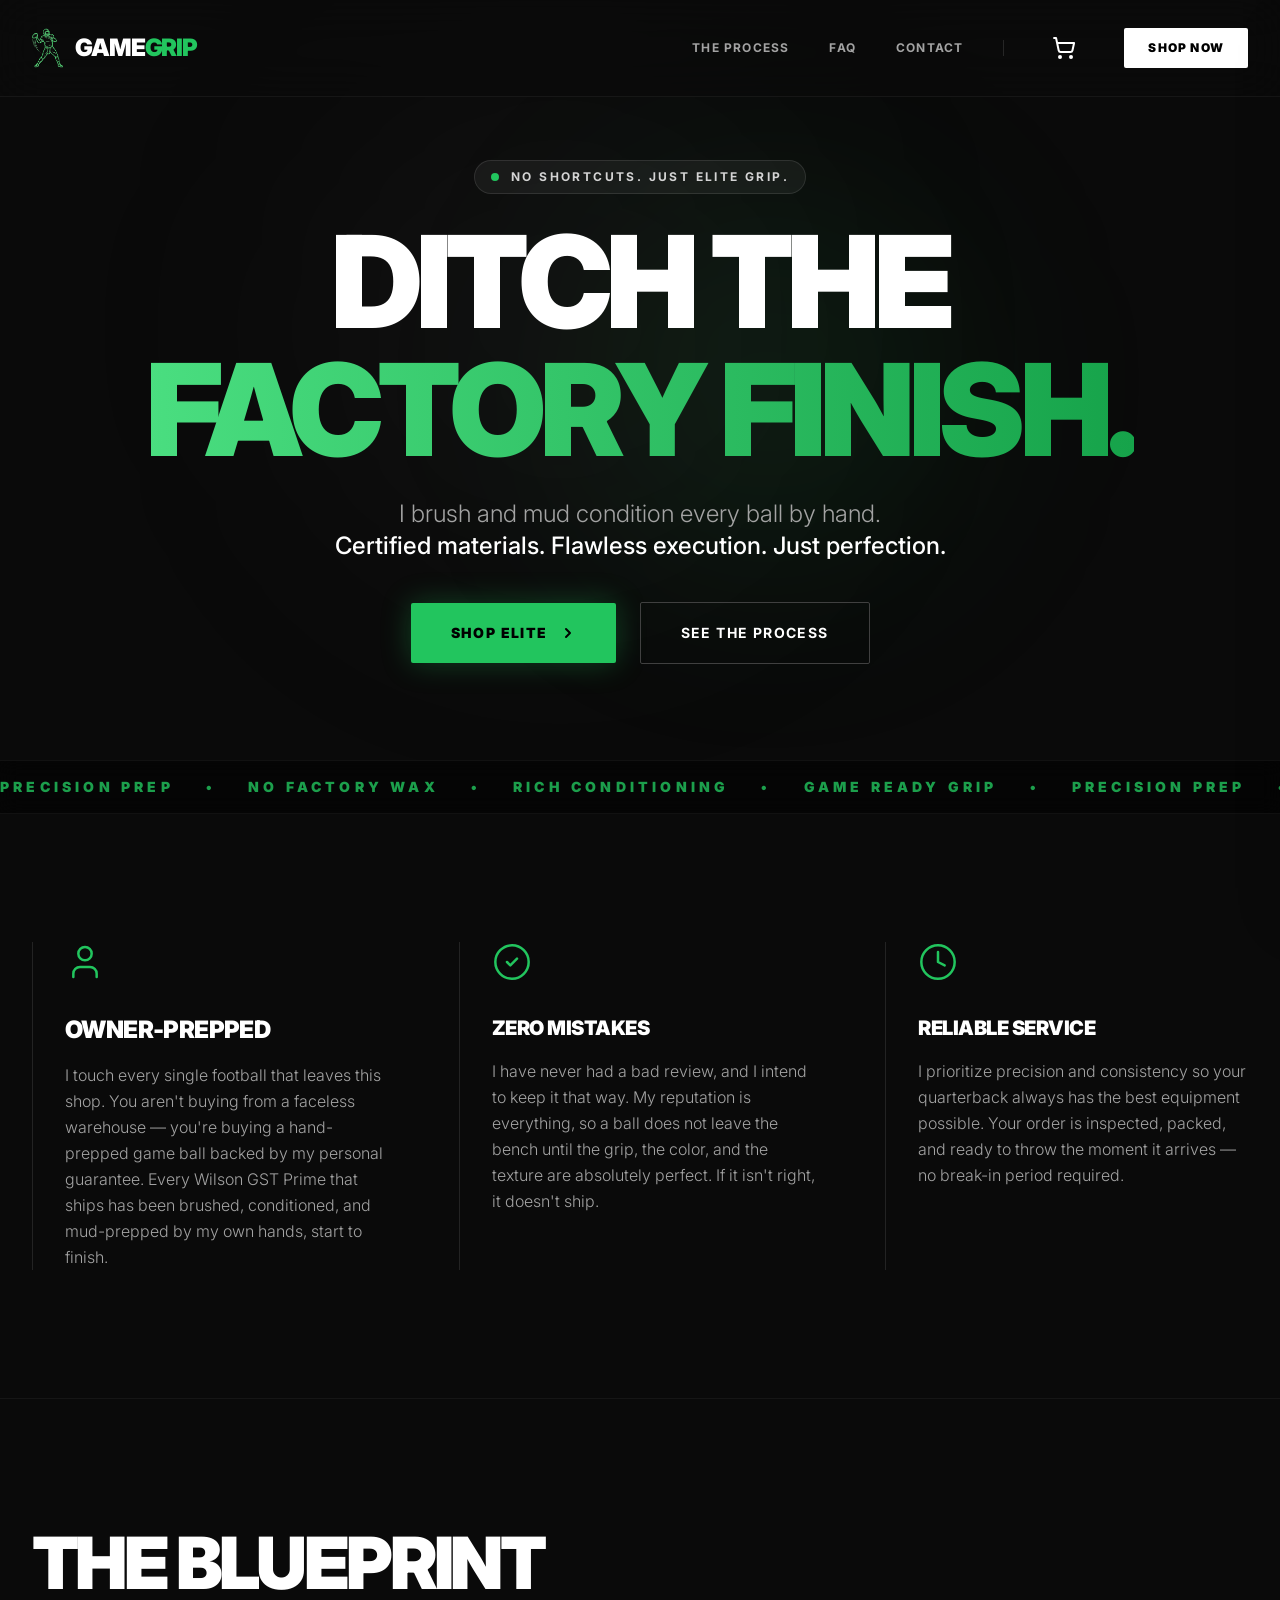
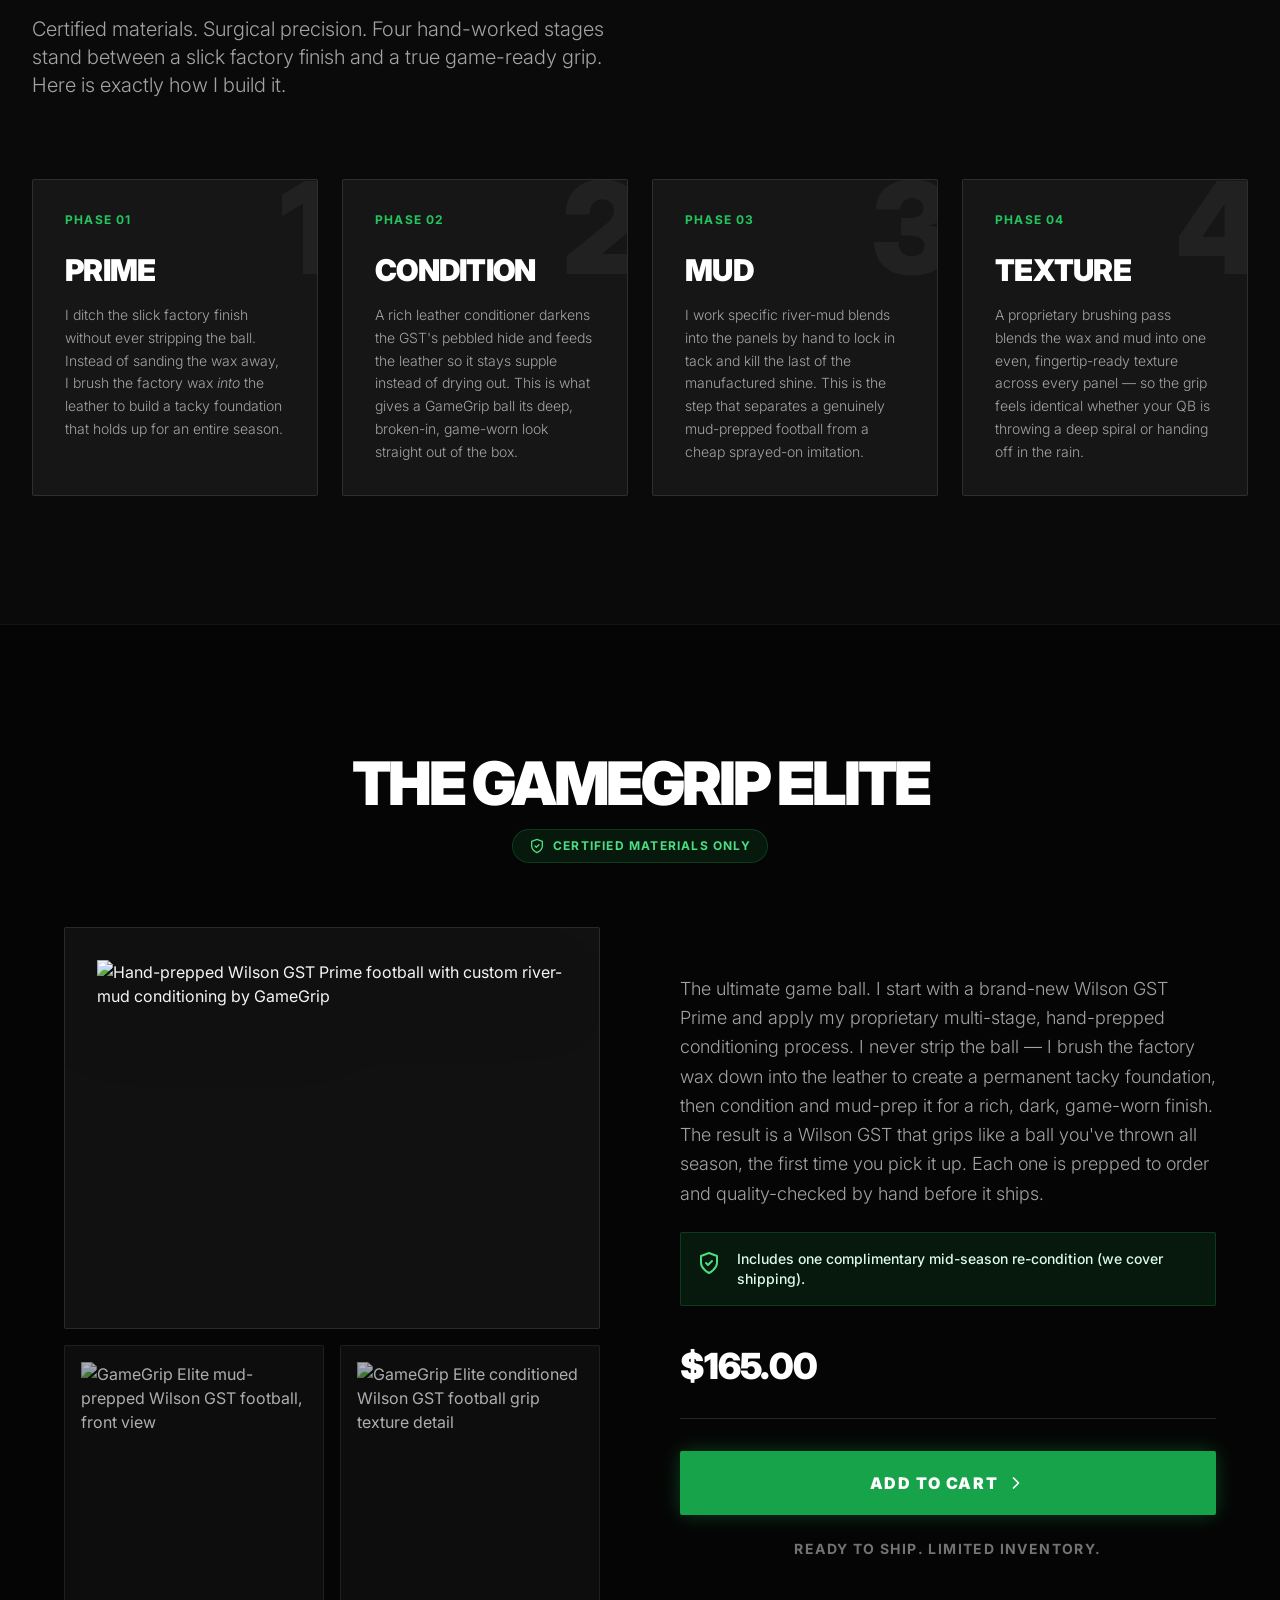
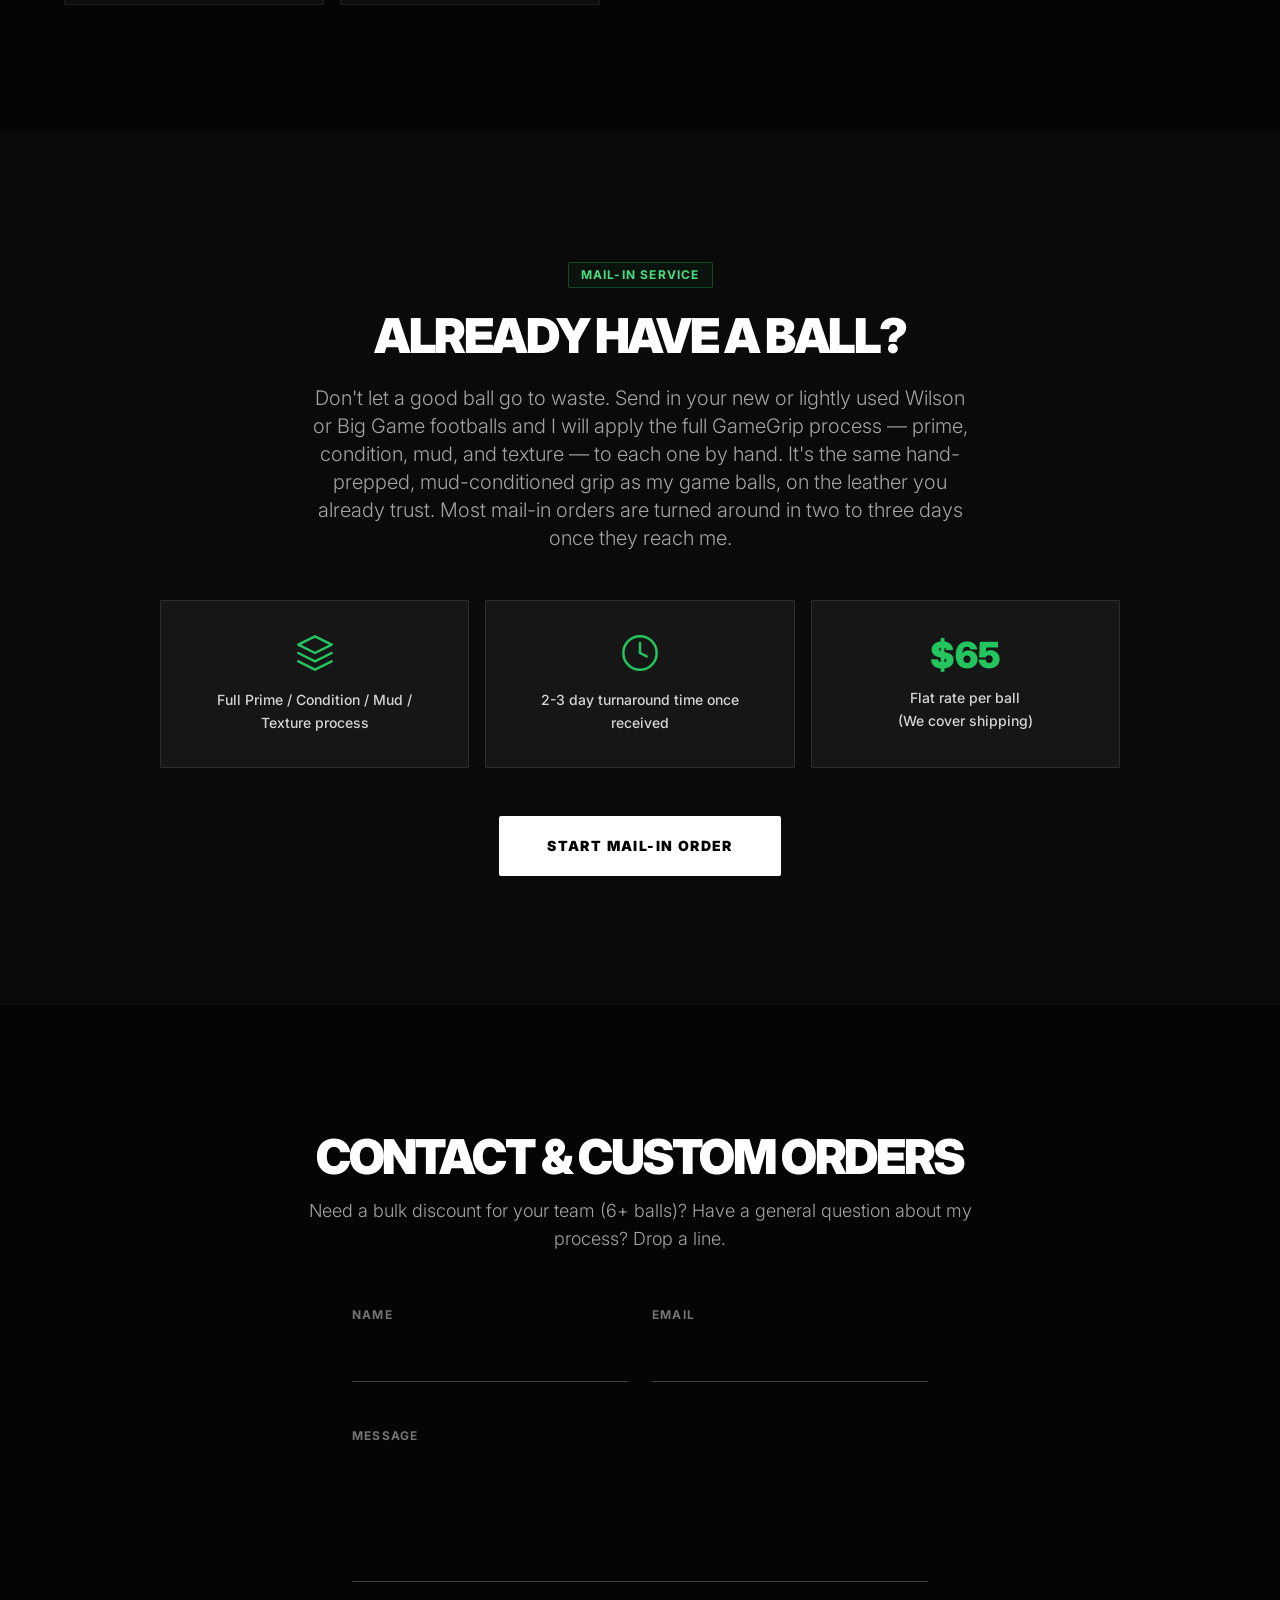
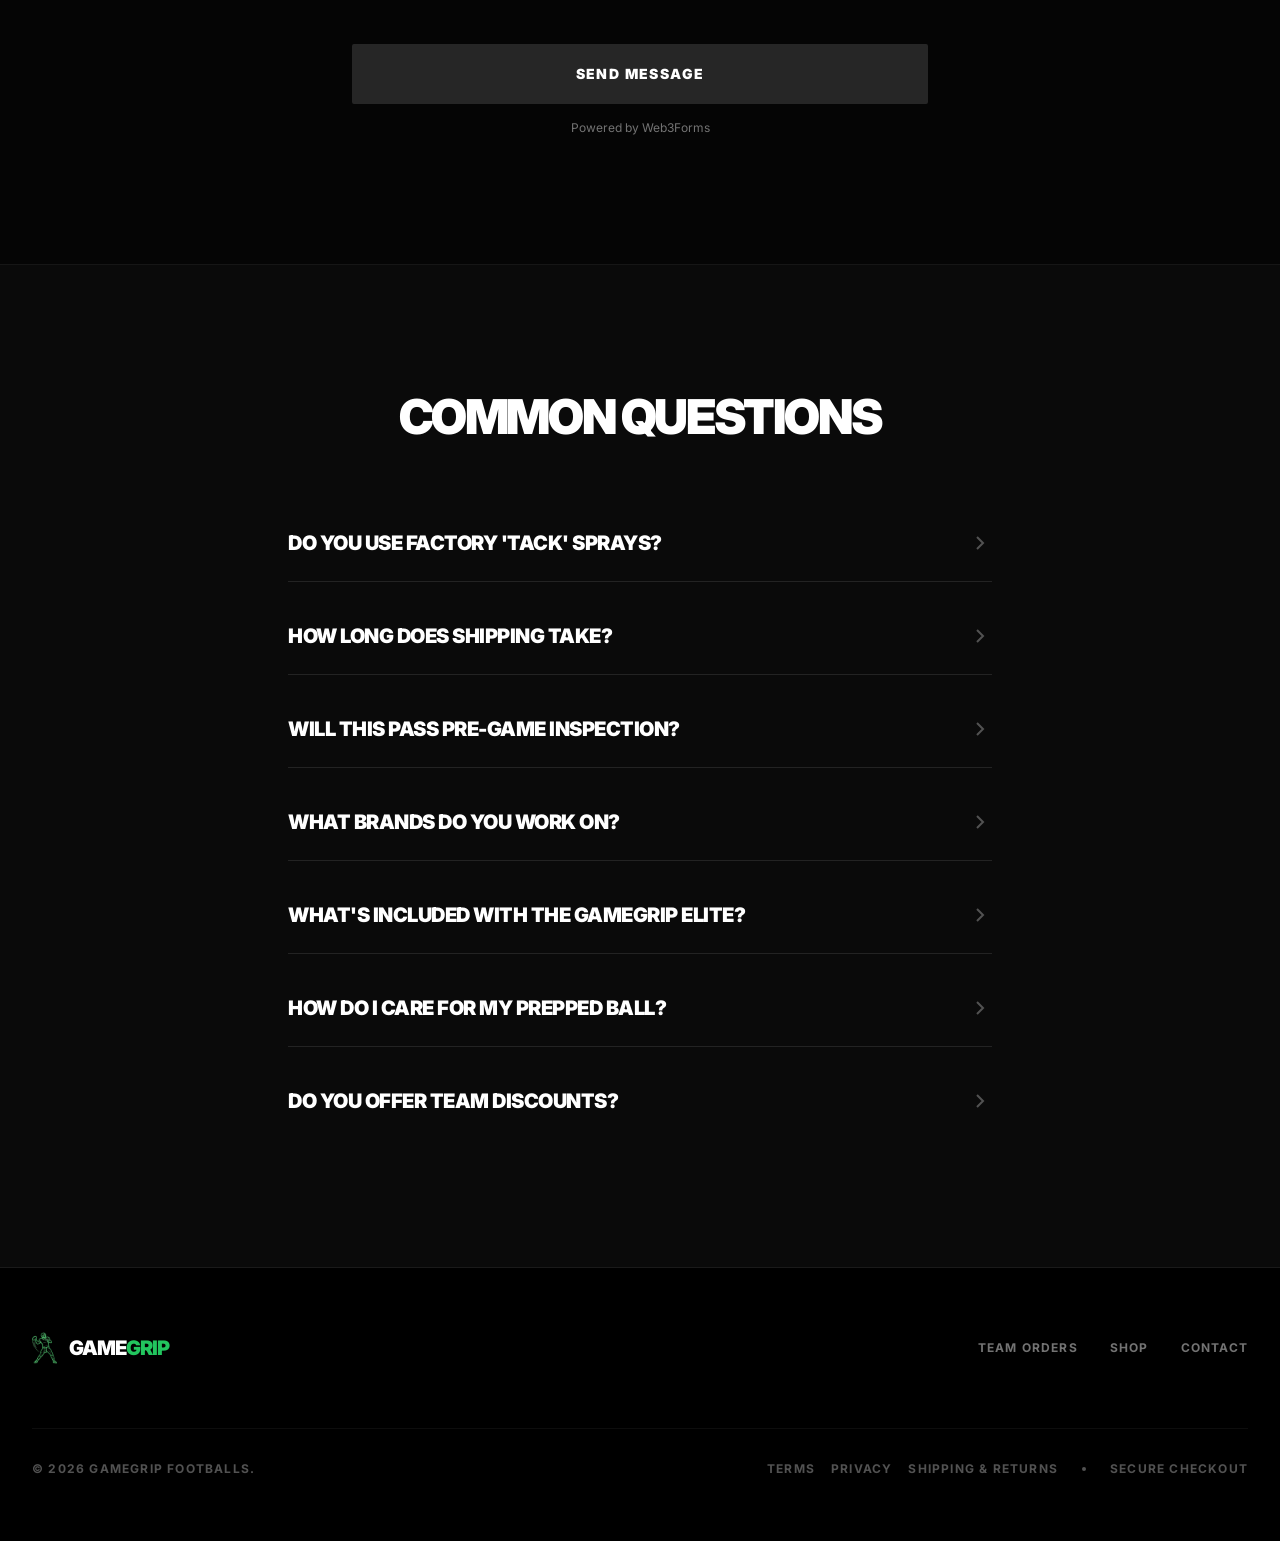
==== index.html @ 5a88bc75 "Add files via upload" ====
<!DOCTYPE html>
<html lang="en" class="scroll-smooth bg-neutral-950">
<head>
    <meta charset="UTF-8">
    <meta name="viewport" content="width=device-width, initial-scale=1.0">

    <!-- Primary SEO -->
    <title>GameGrip | Mud-Prepped Wilson GST Footballs</title>
    <meta name="description" content="Game-ready footballs hand-brushed, conditioned, and mud-prepped by the owner. Certified Wilson GST Prime with elite tack — no factory wax, no sprays.">
    <link rel="canonical" href="https://www.gamegrip.co/">
    <meta name="robots" content="index, follow, max-image-preview:large">
    <meta name="theme-color" content="#0a0a0a">
    <link rel="icon" type="image/png" href="favicon-96x96.png" sizes="96x96">
    <link rel="icon" type="image/svg+xml" href="favicon.svg">
    <link rel="shortcut icon" href="favicon.ico">
    <link rel="apple-touch-icon" sizes="180x180" href="apple-touch-icon.png">
    <link rel="manifest" href="site.webmanifest">
    <meta name="author" content="GameGrip">

    <!-- Open Graph (Facebook / iMessage / Slack link previews) -->
    <meta property="og:type" content="website">
    <meta property="og:site_name" content="GameGrip">
    <meta property="og:title" content="GameGrip | Hand-Prepped & Mud-Conditioned Wilson GST Footballs">
    <meta property="og:description" content="Game-ready footballs hand-brushed, conditioned, and mud-prepped by the owner. Certified Wilson GST Prime with elite tack — no factory wax, no sprays.">
    <meta property="og:url" content="https://www.gamegrip.co/">
    <meta property="og:image" content="https://www.gamegrip.co/og-image.png">
    <meta property="og:image:width" content="1200">
    <meta property="og:image:height" content="630">
    <meta property="og:image:alt" content="GameGrip hand-prepped Wilson GST Prime football">

    <!-- Twitter / X card -->
    <meta name="twitter:card" content="summary_large_image">
    <meta name="twitter:title" content="GameGrip | Hand-Prepped & Mud-Conditioned Wilson GST Footballs">
    <meta name="twitter:description" content="Game-ready footballs hand-brushed, conditioned, and mud-prepped by the owner. Certified Wilson GST Prime with elite tack — no factory wax, no sprays.">
    <meta name="twitter:image" content="https://www.gamegrip.co/og-image.png">

    <!-- Fonts: preconnect + non-blocking load -->
    <link rel="preconnect" href="https://fonts.googleapis.com">
    <link rel="preconnect" href="https://fonts.gstatic.com" crossorigin>
    <link rel="stylesheet" href="https://fonts.googleapis.com/css2?family=Inter:ital,wght@0,300;0,400;0,500;0,700;0,900;1,900&display=swap">

    <!-- Site styles (purged Tailwind build + custom CSS) -->
    <link rel="stylesheet" href="styles.css">

    <!-- Structured data -->
    <script type="application/ld+json">
    {
      "@context": "https://schema.org",
      "@graph": [
        {
          "@type": "Organization",
          "@id": "https://www.gamegrip.co/#organization",
          "name": "GameGrip",
          "url": "https://www.gamegrip.co/",
          "logo": "https://www.gamegrip.co/logo.png",
          "description": "Game-ready footballs hand-brushed, conditioned, and mud-prepped by the owner. Certified Wilson GST Prime with elite tack — no factory wax, no sprays."
        },
        {
          "@type": "WebSite",
          "@id": "https://www.gamegrip.co/#website",
          "url": "https://www.gamegrip.co/",
          "name": "GameGrip",
          "publisher": { "@id": "https://www.gamegrip.co/#organization" }
        },
        {
          "@type": "Product",
          "@id": "https://www.gamegrip.co/#product-elite",
          "name": "The GameGrip Elite",
          "image": "https://www.gamegrip.co/ball11.png",
          "description": "A brand-new Wilson GST Prime football hand-prepped with GameGrip's multi-stage Prime, Condition, Mud and Texture process for a permanent tacky, game-ready grip. Includes one complimentary mid-season re-condition.",
          "brand": { "@type": "Brand", "name": "GameGrip" },
          "category": "Football / Game Ball",
          "offers": {
            "@type": "Offer",
            "url": "https://www.gamegrip.co/#shop",
            "priceCurrency": "USD",
            "price": "165.00",
            "availability": "https://schema.org/InStock",
            "itemCondition": "https://schema.org/NewCondition",
            "seller": { "@id": "https://www.gamegrip.co/#organization" }
          }
        },
        {
          "@type": "Service",
          "@id": "https://www.gamegrip.co/#mailin",
          "name": "GameGrip Mail-In Conditioning",
          "serviceType": "Football grip conditioning",
          "provider": { "@id": "https://www.gamegrip.co/#organization" },
          "description": "Send in your new or lightly used Wilson or Big Game footballs for the full GameGrip Prime, Condition, Mud and Texture process. 2-3 day turnaround.",
          "offers": {
            "@type": "Offer",
            "priceCurrency": "USD",
            "price": "65.00",
            "availability": "https://schema.org/InStock"
          }
        },
        {
          "@type": "FAQPage",
          "@id": "https://www.gamegrip.co/#faq",
          "mainEntity": [
    {
      "@type": "Question",
      "name": "Do you use factory 'tack' sprays?",
      "acceptedAnswer": { "@type": "Answer", "text": "Absolutely not. I brush the factory wax and use organic conditioners and specific river mud. The grip comes from the leather texture, not a cheap sticky spray." }
    },
    {
      "@type": "Question",
      "name": "How long does shipping take?",
      "acceptedAnswer": { "@type": "Answer", "text": "I keep a small inventory of prepped balls ready to ship. If it's in stock, it ships within 24 hours. Custom team orders take 3-5 days." }
    },
    {
      "@type": "Question",
      "name": "Will this pass pre-game inspection?",
      "acceptedAnswer": { "@type": "Answer", "text": "Yes. My process creates a natural, seasoned look and feel. I do not use illegal adhesives or foreign substances." }
    },
    {
      "@type": "Question",
      "name": "What brands do you work on?",
      "acceptedAnswer": { "@type": "Answer", "text": "I specialize in Big Game USA and Wilson balls. Currently, I sell the Wilson GST Prime as my main offering because I believe it is the best platform for my prep process." }
    },
    {
      "@type": "Question",
      "name": "What's included with The GameGrip Elite?",
      "acceptedAnswer": { "@type": "Answer", "text": "Every Elite order is a brand-new Wilson GST Prime, fully hand-prepped with my prime, condition, mud, and texture process, plus one complimentary mid-season re-condition with shipping covered on me." }
    },
    {
      "@type": "Question",
      "name": "How do I care for my prepped ball?",
      "acceptedAnswer": { "@type": "Answer", "text": "Keep it dry and store it at room temperature out of direct sun. Wipe field dirt off with a dry cloth after games. When the tack starts to fade late in the season, send it back for your free re-condition." }
    },
    {
      "@type": "Question",
      "name": "Do you offer team discounts?",
      "acceptedAnswer": { "@type": "Answer", "text": "Yes. Orders of six or more balls qualify for bulk team pricing. Use the contact form with your team name and quantity and I'll send a quote." }
    }
          ]
        }
      ]
    }
    </script>
</head>
<body class="text-neutral-100 selection-green relative flex flex-col min-h-screen">

    <div class="bg-noise"></div>
    <div class="spotlight" id="spotlight"></div>

    <!-- Message Box (Replacing alert) -->
    <div id="message-box" class="fixed top-24 left-1/2 -translate-x-1/2 z-[100] bg-neutral-900 border border-green-500 px-6 py-3 rounded-sm shadow-[0_0_30px_rgba(34,197,94,0.2)] transition-all opacity-0 pointer-events-none transform -translate-y-4">
        <p id="message-text" class="text-white font-bold text-sm uppercase tracking-wider text-center"></p>
    </div>

    <!-- Cart Drawer -->
    <div id="cart-overlay" class="fixed inset-0 bg-black/80 backdrop-blur-sm z-[60] drawer-overlay" onclick="toggleCart(false)"></div>
    <div id="cart-drawer" class="fixed top-0 right-0 h-full w-full max-w-md bg-[#0a0a0a] border-l border-neutral-800/50 z-[70] shadow-2xl flex flex-col drawer-content">
        <div class="p-6 border-b border-neutral-800/50 flex justify-between items-center bg-black/50 backdrop-blur-md">
            <h2 class="text-xl font-bold text-white flex items-center gap-3 tracking-tight uppercase">
                <svg xmlns="http://www.w3.org/2000/svg" class="h-5 w-5 text-green-500" viewBox="0 0 24 24" fill="none" stroke="currentColor" stroke-width="2" stroke-linecap="round" stroke-linejoin="round"><circle cx="8" cy="21" r="1"/><circle cx="19" cy="21" r="1"/><path d="M2.05 2.05h2l2.66 12.42a2 2 0 0 0 2 1.58h9.78a2 2 0 0 0 1.95-1.57l1.65-7.43H5.12"/></svg>
                Your Cart
            </h2>
            <button onclick="toggleCart(false)" class="text-neutral-500 hover:text-white transition-colors transform hover:rotate-90 duration-300">
                <svg xmlns="http://www.w3.org/2000/svg" class="h-6 w-6" fill="none" viewBox="0 0 24 24" stroke="currentColor" stroke-width="2"><path stroke-linecap="round" stroke-linejoin="round" d="M6 18L18 6M6 6l12 12" /></svg>
            </button>
        </div>

        <div id="cart-items" class="flex-1 overflow-y-auto p-6 space-y-4 cart-scroll"></div>

        <div id="cart-footer" class="p-6 bg-black/50 border-t border-neutral-800/50 hidden backdrop-blur-md">
            <div class="flex justify-between items-center mb-6 text-lg font-bold text-white">
                <span class="text-neutral-400 uppercase text-sm tracking-widest">Subtotal</span>
                <span id="cart-total" class="text-2xl">$0.00</span>
            </div>
            <div class="magnetic-wrap w-full">
                <button id="checkout-btn" onclick="handleShopifyCheckout()" class="magnetic w-full bg-green-600 hover:bg-green-500 text-white font-black py-4 rounded-sm uppercase tracking-widest shadow-[0_0_20px_rgba(34,197,94,0.2)] transition-all mb-3 relative overflow-hidden group disabled:opacity-75 disabled:cursor-not-allowed">
                    <span class="relative z-10">Proceed to Checkout</span>
                    <div class="absolute inset-0 bg-green-400 transform scale-x-0 group-hover:scale-x-100 transition-transform origin-left duration-300 z-0"></div>
                </button>
            </div>
            <p class="text-center text-xs text-neutral-600 uppercase tracking-wider font-bold mt-2">Secure checkout via Shopify</p>
        </div>
        
        <div id="cart-empty-state" class="text-center py-20 hidden flex-1 flex flex-col justify-center">
             <div class="w-20 h-20 bg-neutral-900/50 rounded-full flex items-center justify-center mx-auto mb-6 border border-neutral-800">
                <svg xmlns="http://www.w3.org/2000/svg" class="h-8 w-8 text-neutral-600" viewBox="0 0 24 24" fill="none" stroke="currentColor" stroke-width="2" stroke-linecap="round" stroke-linejoin="round"><circle cx="8" cy="21" r="1"/><circle cx="19" cy="21" r="1"/><path d="M2.05 2.05h2l2.66 12.42a2 2 0 0 0 2 1.58h9.78a2 2 0 0 0 1.95-1.57l1.65-7.43H5.12"/></svg>
             </div>
             <p class="text-neutral-500 text-lg uppercase tracking-widest font-bold">Your cart is empty</p>
             <button onclick="toggleCart(false); scrollToSection('shop');" class="mt-8 text-green-500 font-bold hover:text-green-400 uppercase tracking-wider text-sm border-b border-green-500/30 hover:border-green-400 pb-1 transition-all">
                Return to Shop
             </button>
        </div>
    </div>

    <!-- Navbar -->
    <nav class="fixed w-full z-50 bg-[#0a0a0a]/80 backdrop-blur-xl border-b border-white/5 transition-all duration-300" id="navbar">
        <div class="max-w-7xl mx-auto px-4 sm:px-6 lg:px-8">
            <div class="flex justify-between items-center h-24">
                <div class="magnetic-wrap">
                    <a href="index.html" class="magnetic flex items-center gap-3 group">
                        <img src="logo.png" alt="GameGrip logo" width="160" height="40" decoding="async" class="h-10 w-auto object-contain transition-transform group-hover:scale-105" onerror="this.style.display='none'; this.nextElementSibling.style.display='flex';">
                        <div style="display:none;" class="items-center gap-2">
                            <svg xmlns="http://www.w3.org/2000/svg" class="h-8 w-8 text-green-500" viewBox="0 0 24 24" fill="none" stroke="currentColor" stroke-width="2" stroke-linecap="round" stroke-linejoin="round"><circle cx="12" cy="12" r="10"/><circle cx="12" cy="12" r="6"/><circle cx="12" cy="12" r="2"/></svg>
                        </div>
                        <span class="font-black text-2xl tracking-tighter uppercase text-white">Game<span class="text-green-500">Grip</span></span>
                    </a>
                </div>
                
                <div class="hidden md:flex items-center space-x-10">
                    <a href="#process" onclick="scrollToSection('process'); return false;" class="text-xs font-bold uppercase tracking-widest text-neutral-400 hover:text-green-400 transition-colors">The Process</a>
                    <a href="#faq" onclick="scrollToSection('faq'); return false;" class="text-xs font-bold uppercase tracking-widest text-neutral-400 hover:text-green-400 transition-colors">FAQ</a>
                    <a href="#contact" onclick="scrollToSection('contact'); return false;" class="text-xs font-bold uppercase tracking-widest text-neutral-400 hover:text-green-400 transition-colors">Contact</a>
                    
                    <div class="h-4 w-px bg-neutral-800"></div>

                    <div class="magnetic-wrap">
                        <button onclick="toggleCart(true)" class="magnetic relative text-white hover:text-green-400 transition-colors p-2 flex items-center justify-center">
                            <svg xmlns="http://www.w3.org/2000/svg" class="h-6 w-6" viewBox="0 0 24 24" fill="none" stroke="currentColor" stroke-width="2" stroke-linecap="round" stroke-linejoin="round"><circle cx="8" cy="21" r="1"/><circle cx="19" cy="21" r="1"/><path d="M2.05 2.05h2l2.66 12.42a2 2 0 0 0 2 1.58h9.78a2 2 0 0 0 1.95-1.57l1.65-7.43H5.12"/></svg>
                            <span id="cart-badge-desktop" class="hidden absolute top-0 right-0 bg-green-500 text-black text-[10px] font-black h-4 w-4 rounded-full flex items-center justify-center">0</span>
                        </button>
                    </div>

                    <div class="magnetic-wrap">
                        <button onclick="scrollToSection('shop')" class="magnetic bg-white text-black hover:bg-green-500 hover:text-white px-6 py-3 rounded-sm font-black uppercase text-xs tracking-widest transition-all flex items-center gap-2">
                            Shop Now
                        </button>
                    </div>
                </div>

                <div class="md:hidden flex items-center gap-6">
                    <button onclick="toggleCart(true)" class="relative text-white hover:text-green-400 transition-colors">
                        <svg xmlns="http://www.w3.org/2000/svg" class="h-6 w-6" viewBox="0 0 24 24" fill="none" stroke="currentColor" stroke-width="2" stroke-linecap="round" stroke-linejoin="round"><circle cx="8" cy="21" r="1"/><circle cx="19" cy="21" r="1"/><path d="M2.05 2.05h2l2.66 12.42a2 2 0 0 0 2 1.58h9.78a2 2 0 0 0 1.95-1.57l1.65-7.43H5.12"/></svg>
                        <span id="cart-badge-mobile" class="hidden absolute -top-2 -right-2 bg-green-500 text-black text-[10px] font-black h-4 w-4 rounded-full flex items-center justify-center">0</span>
                    </button>
                    <button onclick="toggleMobileMenu()" class="text-neutral-300 hover:text-white">
                        <svg id="menu-icon" xmlns="http://www.w3.org/2000/svg" class="h-6 w-6" viewBox="0 0 24 24" fill="none" stroke="currentColor" stroke-width="2" stroke-linecap="round" stroke-linejoin="round"><line x1="4" x2="20" y1="12" y2="12"/><line x1="4" x2="20" y1="6" y2="6"/><line x1="4" x2="20" y1="18" y2="18"/></svg>
                        <svg id="close-icon" xmlns="http://www.w3.org/2000/svg" class="h-6 w-6 hidden" viewBox="0 0 24 24" fill="none" stroke="currentColor" stroke-width="2" stroke-linecap="round" stroke-linejoin="round"><path d="M18 6 6 18"/><path d="m6 6 18 18"/></svg>
                    </button>
                </div>
            </div>
        </div>

        <div id="mobile-menu" class="md:hidden bg-[#0a0a0a] border-b border-white/5 mobile-menu">
            <div class="px-4 pt-4 pb-6 space-y-4">
                <a href="#process" onclick="scrollToSection('process'); toggleMobileMenu(); return false;" class="block text-sm font-bold uppercase tracking-widest hover:text-green-400">The Process</a>
                <a href="#shop" onclick="scrollToSection('shop'); toggleMobileMenu(); return false;" class="block text-sm font-bold uppercase tracking-widest hover:text-green-400">Shop</a>
                <a href="#faq" onclick="scrollToSection('faq'); toggleMobileMenu(); return false;" class="block text-sm font-bold uppercase tracking-widest hover:text-green-400">FAQ</a>
                <a href="#contact" onclick="scrollToSection('contact'); toggleMobileMenu(); return false;" class="block text-sm font-bold uppercase tracking-widest hover:text-green-400">Contact</a>
            </div>
        </div>
    </nav>

    <!-- Hero Section -->
    <section class="relative pt-32 pb-20 lg:pt-40 lg:pb-24 overflow-hidden flex items-center min-h-[70vh]">
        <div class="absolute inset-0 z-0">
            <div class="absolute top-1/4 right-1/4 w-96 h-96 bg-green-600/10 rounded-full blur-[100px] pointer-events-none"></div>
            <div class="absolute bottom-1/4 left-1/4 w-[30rem] h-[30rem] bg-neutral-600/10 rounded-full blur-[120px] pointer-events-none"></div>
        </div>
        
        <div class="relative z-10 max-w-7xl mx-auto px-4 sm:px-6 lg:px-8 text-center w-full">
            <div class="reveal inline-flex items-center gap-3 px-4 py-2 rounded-full border border-white/10 bg-white/5 backdrop-blur-sm text-neutral-300 mb-6">
                <div class="w-2 h-2 rounded-full bg-green-500 animate-pulse"></div>
                <span class="text-xs font-bold tracking-[0.2em] uppercase">No Shortcuts. Just Elite Grip.</span>
            </div>
            
            <h1 class="hero-animate text-6xl md:text-8xl lg:text-[8rem] leading-[0.9] font-black tracking-tighter mb-6 uppercase text-white mix-blend-difference relative">
                Ditch The <br/>
                <span class="text-transparent bg-clip-text bg-gradient-to-r from-green-400 to-green-600">Factory Finish.</span>
            </h1>
            
            <p class="reveal reveal-delay-2 mt-4 text-xl md:text-2xl text-neutral-400 max-w-3xl mx-auto font-light mb-10">
                I brush and mud condition every ball by hand. <br class="hidden md:block"/>
                <strong class="text-white font-medium">Certified materials. Flawless execution. Just perfection.</strong>
            </p>
            
            <div class="reveal reveal-delay-3 flex flex-col sm:flex-row gap-6 justify-center items-center">
                <div class="magnetic-wrap">
                    <button onclick="scrollToSection('shop')" class="magnetic bg-green-500 hover:bg-white text-black px-10 py-5 rounded-sm font-black text-sm uppercase tracking-widest transition-all flex items-center justify-center gap-3 shadow-[0_0_30px_rgba(34,197,94,0.3)]">
                        Shop Elite <svg xmlns="http://www.w3.org/2000/svg" class="h-4 w-4" viewBox="0 0 24 24" fill="none" stroke="currentColor" stroke-width="3" stroke-linecap="round" stroke-linejoin="round"><path d="m9 18 6-6-6-6"/></svg>
                    </button>
                </div>
                <div class="magnetic-wrap">
                    <button onclick="scrollToSection('process')" class="magnetic bg-transparent border border-neutral-700 hover:border-white text-white px-10 py-5 rounded-sm font-bold text-sm uppercase tracking-widest transition-all flex items-center justify-center">
                        See The Process
                    </button>
                </div>
            </div>
        </div>
    </section>

    <!-- Marquee Banner -->
    <div class="marquee-container py-4 relative z-10 bg-[#0a0a0a]">
        <div class="marquee-content text-green-500/80 font-black uppercase tracking-[0.3em] text-sm">
            <span>PRECISION PREP</span> &bull; <span>NO FACTORY WAX</span> &bull; <span>RICH CONDITIONING</span> &bull; <span>GAME READY GRIP</span> &bull;
            <span>PRECISION PREP</span> &bull; <span>NO FACTORY WAX</span> &bull; <span>RICH CONDITIONING</span> &bull; <span>GAME READY GRIP</span> &bull;
            <span>PRECISION PREP</span> &bull; <span>NO FACTORY WAX</span> &bull; <span>RICH CONDITIONING</span> &bull; <span>GAME READY GRIP</span> &bull;
        </div>
        <div class="marquee-content text-green-500/80 font-black uppercase tracking-[0.3em] text-sm" aria-hidden="true">
            <span>PRECISION PREP</span> &bull; <span>NO FACTORY WAX</span> &bull; <span>RICH CONDITIONING</span> &bull; <span>GAME READY GRIP</span> &bull;
            <span>PRECISION PREP</span> &bull; <span>NO FACTORY WAX</span> &bull; <span>RICH CONDITIONING</span> &bull; <span>GAME READY GRIP</span> &bull;
            <span>PRECISION PREP</span> &bull; <span>NO FACTORY WAX</span> &bull; <span>RICH CONDITIONING</span> &bull; <span>GAME READY GRIP</span> &bull;
        </div>
    </div>

    <!-- Value Proposition -->
    <section class="py-32 relative z-10 border-b border-white/5">
        <div class="max-w-7xl mx-auto px-4 sm:px-6 lg:px-8">
            <div class="grid md:grid-cols-3 gap-12 lg:gap-16">
                <div class="reveal text-left group border-l border-white/10 pl-8 hover:border-green-500 transition-colors duration-500">
                    <div class="mb-8">
                        <svg xmlns="http://www.w3.org/2000/svg" class="h-10 w-10 text-green-500 group-hover:scale-110 transition-transform duration-500" viewBox="0 0 24 24" fill="none" stroke="currentColor" stroke-width="1.5" stroke-linecap="round" stroke-linejoin="round"><path d="M19 21v-2a4 4 0 0 0-4-4H9a4 4 0 0 0-4 4v2"/><circle cx="12" cy="7" r="4"/></svg>
                    </div>
                    <h3 class="text-2xl font-black mb-4 uppercase tracking-tight text-white">Owner-Prepped</h3>
                    <p class="text-neutral-400 leading-relaxed font-light">I touch every single football that leaves this shop. You aren't buying from a faceless warehouse — you're buying a hand-prepped game ball backed by my personal guarantee. Every Wilson GST Prime that ships has been brushed, conditioned, and mud-prepped by my own hands, start to finish.</p>
                </div>
                <div class="reveal reveal-delay-1 text-left group border-l border-white/10 pl-8 hover:border-green-500 transition-colors duration-500">
                    <div class="mb-8">
                        <svg xmlns="http://www.w3.org/2000/svg" class="h-10 w-10 text-green-500 group-hover:scale-110 transition-transform duration-500" viewBox="0 0 24 24" fill="none" stroke="currentColor" stroke-width="1.5" stroke-linecap="round" stroke-linejoin="round"><circle cx="12" cy="12" r="10"/><path d="m9 12 2 2 4-4"/></svg>
                    </div>
                    <h3 class="text-xl font-black mb-4 uppercase tracking-tight text-white">Zero Mistakes</h3>
                    <p class="text-neutral-400 leading-relaxed font-light">I have never had a bad review, and I intend to keep it that way. My reputation is everything, so a ball does not leave the bench until the grip, the color, and the texture are absolutely perfect. If it isn't right, it doesn't ship.</p>
                </div>
                <div class="reveal reveal-delay-2 text-left group border-l border-white/10 pl-8 hover:border-green-500 transition-colors duration-500">
                    <div class="mb-8">
                        <svg xmlns="http://www.w3.org/2000/svg" class="h-10 w-10 text-green-500 group-hover:scale-110 transition-transform duration-500" viewBox="0 0 24 24" fill="none" stroke="currentColor" stroke-width="1.5" stroke-linecap="round" stroke-linejoin="round"><circle cx="12" cy="12" r="10"/><polyline points="12 6 12 12 16 14"/></svg>
                    </div>
                    <h3 class="text-xl font-black mb-4 uppercase tracking-tight text-white">Reliable Service</h3>
                    <p class="text-neutral-400 leading-relaxed font-light">I prioritize precision and consistency so your quarterback always has the best equipment possible. Your order is inspected, packed, and ready to throw the moment it arrives — no break-in period required.</p>
                </div>
            </div>
        </div>
    </section>

    <!-- The Process -->
    <section id="process" class="py-32 relative z-10">
        <div class="max-w-7xl mx-auto px-4 sm:px-6 lg:px-8">
            <div class="reveal flex flex-col md:flex-row justify-between items-end mb-20 gap-8">
                <div>
                    <h2 class="text-5xl md:text-7xl font-black uppercase tracking-tighter mb-4 text-white">The Blueprint</h2>
                    <p class="text-xl text-neutral-400 max-w-xl font-light">Certified materials. Surgical precision. Four hand-worked stages stand between a slick factory finish and a true game-ready grip. Here is exactly how I build it.</p>
                </div>
            </div>

            <div class="grid md:grid-cols-2 lg:grid-cols-4 gap-6">
                <div class="reveal tilt-card bg-white/5 border border-white/10 rounded-sm p-8 hover:bg-white/10 transition-colors group relative overflow-hidden">
                    <div class="absolute -right-4 -top-4 text-9xl font-black text-white/5 group-hover:text-green-500/10 transition-colors pointer-events-none select-none">1</div>
                    <div class="text-green-500 font-bold tracking-widest text-xs uppercase mb-6">Phase 01</div>
                    <h4 class="text-3xl font-black text-white mb-4 uppercase tracking-tight">Prime</h4>
                    <p class="text-neutral-400 text-sm leading-relaxed font-light">I ditch the slick factory finish without ever stripping the ball. Instead of sanding the wax away, I brush the factory wax <em>into</em> the leather to build a tacky foundation that holds up for an entire season.</p>
                </div>
                <div class="reveal reveal-delay-1 tilt-card bg-white/5 border border-white/10 rounded-sm p-8 hover:bg-white/10 transition-colors group relative overflow-hidden">
                    <div class="absolute -right-4 -top-4 text-9xl font-black text-white/5 group-hover:text-green-500/10 transition-colors pointer-events-none select-none">2</div>
                    <div class="text-green-500 font-bold tracking-widest text-xs uppercase mb-6">Phase 02</div>
                    <h4 class="text-3xl font-black text-white mb-4 uppercase tracking-tight">Condition</h4>
                    <p class="text-neutral-400 text-sm leading-relaxed font-light">A rich leather conditioner darkens the GST's pebbled hide and feeds the leather so it stays supple instead of drying out. This is what gives a GameGrip ball its deep, broken-in, game-worn look straight out of the box.</p>
                </div>
                <div class="reveal reveal-delay-2 tilt-card bg-white/5 border border-white/10 rounded-sm p-8 hover:bg-white/10 transition-colors group relative overflow-hidden">
                    <div class="absolute -right-4 -top-4 text-9xl font-black text-white/5 group-hover:text-green-500/10 transition-colors pointer-events-none select-none">3</div>
                    <div class="text-green-500 font-bold tracking-widest text-xs uppercase mb-6">Phase 03</div>
                    <h4 class="text-3xl font-black text-white mb-4 uppercase tracking-tight">Mud</h4>
                    <p class="text-neutral-400 text-sm leading-relaxed font-light">I work specific river-mud blends into the panels by hand to lock in tack and kill the last of the manufactured shine. This is the step that separates a genuinely mud-prepped football from a cheap sprayed-on imitation.</p>
                </div>
                <div class="reveal reveal-delay-3 tilt-card bg-white/5 border border-white/10 rounded-sm p-8 hover:bg-white/10 transition-colors group relative overflow-hidden">
                    <div class="absolute -right-4 -top-4 text-9xl font-black text-white/5 group-hover:text-green-500/10 transition-colors pointer-events-none select-none">4</div>
                    <div class="text-green-500 font-bold tracking-widest text-xs uppercase mb-6">Phase 04</div>
                    <h4 class="text-3xl font-black text-white mb-4 uppercase tracking-tight">Texture</h4>
                    <p class="text-neutral-400 text-sm leading-relaxed font-light">A proprietary brushing pass blends the wax and mud into one even, fingertip-ready texture across every panel — so the grip feels identical whether your QB is throwing a deep spiral or handing off in the rain.</p>
                </div>
            </div>
        </div>
    </section>

    <!-- Shop Section (Single Product View) -->
    <section id="shop" class="py-32 bg-[#050505] border-t border-white/5 relative z-10">
        <div class="max-w-7xl mx-auto px-4 sm:px-6 lg:px-8">
            <div class="reveal text-center mb-16">
                <h2 class="text-4xl md:text-6xl font-black uppercase tracking-tighter mb-4 text-white">The GameGrip Elite</h2>
                <div class="inline-flex items-center gap-2 text-green-400 text-xs font-bold uppercase tracking-widest bg-green-500/10 px-4 py-2 rounded-full border border-green-500/20">
                    <svg xmlns="http://www.w3.org/2000/svg" class="h-4 w-4" viewBox="0 0 24 24" fill="none" stroke="currentColor" stroke-width="2" stroke-linecap="round" stroke-linejoin="round"><path d="M12 22s8-4 8-10V5l-8-3-8 3v7c0 6 8 10 8 10z"/><path d="m9 12 2 2 4-4"/></svg>
                    Certified Materials Only
                </div>
            </div>

            <div class="grid lg:grid-cols-2 gap-12 lg:gap-20 items-start max-w-6xl mx-auto reveal reveal-delay-1">
                <!-- Left: Image Gallery -->
                <div class="space-y-4">
                    <div class="relative bg-white/5 border border-white/10 rounded-sm overflow-hidden aspect-[4/3] flex items-center justify-center p-8 group">
                        <img id="main-product-image" src="ball11.png" alt="Hand-prepped Wilson GST Prime football with custom river-mud conditioning by GameGrip" width="800" height="600" loading="lazy" decoding="async" class="w-full h-full object-contain filter drop-shadow-[0_20px_30px_rgba(0,0,0,0.5)] transition-transform duration-700 ease-out group-hover:scale-105">
                        <div class="absolute inset-0 bg-green-500/5 opacity-0 group-hover:opacity-100 transition-opacity duration-500 pointer-events-none"></div>
                    </div>
                    <div class="grid grid-cols-2 gap-4">
                        <div class="bg-white/5 border border-white/10 rounded-sm overflow-hidden aspect-square cursor-pointer hover:border-green-500/50 transition-all p-4 opacity-70 hover:opacity-100 flex items-center justify-center" onclick="document.getElementById('main-product-image').src='ball11.png'">
                            <img src="ball11.png" alt="GameGrip Elite mud-prepped Wilson GST football, front view" width="400" height="400" loading="lazy" decoding="async" class="w-full h-full object-contain filter drop-shadow-md">
                        </div>
                        <div class="bg-white/5 border border-white/10 rounded-sm overflow-hidden aspect-square cursor-pointer hover:border-green-500/50 transition-all p-4 opacity-70 hover:opacity-100 flex items-center justify-center" onclick="document.getElementById('main-product-image').src='ball12.png'">
                            <img src="ball12.png" alt="GameGrip Elite conditioned Wilson GST football grip texture detail" width="400" height="400" loading="lazy" decoding="async" class="w-full h-full object-contain filter drop-shadow-md">
                        </div>
                    </div>
                </div>

                <!-- Right: Details -->
                <div class="flex flex-col h-full justify-center">
                    <p class="text-neutral-400 text-lg leading-relaxed mb-6 font-light">
                        The ultimate game ball. I start with a brand-new Wilson GST Prime and apply my proprietary multi-stage, hand-prepped conditioning process. I never strip the ball — I brush the factory wax down into the leather to create a permanent tacky foundation, then condition and mud-prep it for a rich, dark, game-worn finish. The result is a Wilson GST that grips like a ball you've thrown all season, the first time you pick it up. Each one is prepped to order and quality-checked by hand before it ships.
                    </p>

                    <div class="bg-green-500/10 border border-green-500/20 p-4 rounded-sm mb-10 flex items-start gap-4">
                        <svg xmlns="http://www.w3.org/2000/svg" class="h-6 w-6 text-green-400 shrink-0 mt-0.5" viewBox="0 0 24 24" fill="none" stroke="currentColor" stroke-width="2" stroke-linecap="round" stroke-linejoin="round"><path d="M12 22s8-4 8-10V5l-8-3-8 3v7c0 6 8 10 8 10z"/><path d="m9 12 2 2 4-4"/></svg>
                        <p class="text-green-100 text-sm font-medium">Includes one complimentary mid-season re-condition (we cover shipping).</p>
                    </div>

                    <div class="flex items-center justify-between mb-8 pb-8 border-b border-neutral-800">
                        <div class="text-4xl font-black text-white tracking-tight">$165.00</div>
                    </div>

                    <div class="magnetic-wrap w-full">
                        <button onclick="addToCart(1)" class="magnetic w-full relative overflow-hidden group bg-green-600 text-white font-black py-5 rounded-sm uppercase tracking-widest shadow-[0_0_20px_rgba(34,197,94,0.3)] hover:shadow-[0_0_40px_rgba(34,197,94,0.6)] transition-all flex items-center justify-center gap-3">
                            <span class="relative z-10 flex items-center gap-2">Add to Cart <svg xmlns="http://www.w3.org/2000/svg" class="h-5 w-5" viewBox="0 0 24 24" fill="none" stroke="currentColor" stroke-width="2" stroke-linecap="round" stroke-linejoin="round"><path d="m9 18 6-6-6-6"/></svg></span>
                            <div class="absolute inset-0 bg-green-500 transform scale-x-0 group-hover:scale-x-100 transition-transform origin-left duration-300 z-0"></div>
                        </button>
                    </div>
                    
                    <p class="mt-6 text-center text-neutral-500 text-sm font-bold uppercase tracking-widest">
                        Ready To Ship. Limited Inventory.
                    </p>
                </div>
            </div>
        </div>
    </section>

    <!-- Send In Your Ball Section -->
    <section id="send-in" class="py-32 relative z-10">
        <div class="max-w-5xl mx-auto px-4 sm:px-6 lg:px-8 text-center">
            <div class="reveal mb-12">
                <div class="inline-flex items-center gap-2 text-green-400 font-bold uppercase text-xs tracking-widest mb-6 border border-green-500/30 px-3 py-1 rounded-sm bg-green-500/5">
                    Mail-In Service
                </div>
                <h2 class="text-4xl md:text-5xl font-black text-white uppercase tracking-tighter mb-6">Already Have A Ball?</h2>
                <p class="text-xl text-neutral-400 font-light max-w-2xl mx-auto">
                    Don't let a good ball go to waste. Send in your new or lightly used Wilson or Big Game footballs and I will apply the full GameGrip process — prime, condition, mud, and texture — to each one by hand. It's the same hand-prepped, mud-conditioned grip as my game balls, on the leather you already trust. Most mail-in orders are turned around in two to three days once they reach me.
                </p>
            </div>

            <div class="reveal reveal-delay-1 grid md:grid-cols-3 gap-4 mb-12">
                <div class="flex flex-col items-center justify-center text-center bg-white/5 border border-white/10 rounded-sm p-8 hover:border-green-500/30 transition-colors">
                    <svg xmlns="http://www.w3.org/2000/svg" class="h-10 w-10 text-green-500 mb-4" viewBox="0 0 24 24" fill="none" stroke="currentColor" stroke-width="1.5" stroke-linecap="round" stroke-linejoin="round"><polygon points="12 2 2 7 12 12 22 7 12 2"/><polyline points="2 17 12 22 22 17"/><polyline points="2 12 12 17 22 12"/></svg>
                    <span class="text-neutral-300 font-medium text-sm leading-relaxed">Full Prime / Condition / Mud / Texture process</span>
                </div>
                <div class="flex flex-col items-center justify-center text-center bg-white/5 border border-white/10 rounded-sm p-8 hover:border-green-500/30 transition-colors">
                    <svg xmlns="http://www.w3.org/2000/svg" class="h-10 w-10 text-green-500 mb-4" viewBox="0 0 24 24" fill="none" stroke="currentColor" stroke-width="1.5" stroke-linecap="round" stroke-linejoin="round"><circle cx="12" cy="12" r="10"/><polyline points="12 6 12 12 16 14"/></svg>
                    <span class="text-neutral-300 font-medium text-sm leading-relaxed">2-3 day turnaround time once received</span>
                </div>
                <div class="flex flex-col items-center justify-center text-center bg-white/5 border border-white/10 rounded-sm p-8 hover:border-green-500/30 transition-colors">
                    <span class="text-green-500 font-black text-4xl mb-3">$65</span>
                    <span class="text-neutral-300 font-medium text-sm leading-relaxed">Flat rate per ball<br/>(We cover shipping)</span>
                </div>
            </div>

            <div class="reveal reveal-delay-2 magnetic-wrap">
                <button onclick="scrollToSection('contact'); setTimeout(() => { document.querySelector('textarea').value = 'I want to send in my own ball for conditioning.'; }, 600);" class="magnetic inline-block bg-white text-black hover:bg-green-500 hover:text-white px-12 py-5 font-black uppercase text-sm tracking-widest transition-colors rounded-sm">
                    Start Mail-In Order
                </button>
            </div>
        </div>
    </section>

    <!-- Contact Section -->
    <section id="contact" class="py-32 bg-[#050505] border-t border-white/5 relative z-10">
        <div class="max-w-3xl mx-auto px-4 sm:px-6 lg:px-8 text-center">
            <div class="reveal mb-12">
                <h2 class="text-4xl md:text-5xl font-black uppercase tracking-tighter mb-4 text-white">Contact & Custom Orders</h2>
                <p class="text-lg text-neutral-400 font-light">Need a bulk discount for your team (6+ balls)? Have a general question about my process? Drop a line.</p>
            </div>
            
            <!-- Web3Forms Integration -->
            <form id="contact-form" class="reveal reveal-delay-1 max-w-xl mx-auto space-y-6 text-left" onsubmit="handleContactSubmit(event)">
                 <input type="hidden" name="access_key" value="63ceec03-d015-4930-92e4-0877ca244cb4">
                 <input type="checkbox" name="botcheck" class="hidden" style="display: none;">
                 
                 <div class="grid grid-cols-1 md:grid-cols-2 gap-6">
                   <div class="space-y-2">
                       <label class="text-xs font-bold uppercase tracking-widest text-neutral-500">Name</label>
                       <input type="text" name="name" required class="w-full bg-transparent border-b border-neutral-700 px-0 py-3 text-white placeholder-neutral-700 focus:outline-none focus:border-green-500 transition-colors font-light" />
                   </div>
                   <div class="space-y-2">
                       <label class="text-xs font-bold uppercase tracking-widest text-neutral-500">Email</label>
                       <input type="email" name="email" required class="w-full bg-transparent border-b border-neutral-700 px-0 py-3 text-white placeholder-neutral-700 focus:outline-none focus:border-green-500 transition-colors font-light" />
                   </div>
                 </div>
                 <div class="space-y-2 pt-4">
                     <label class="text-xs font-bold uppercase tracking-widest text-neutral-500">Message</label>
                     <textarea name="message" required class="w-full bg-transparent border-b border-neutral-700 px-0 py-3 text-white placeholder-neutral-700 focus:outline-none focus:border-green-500 h-32 transition-colors font-light resize-none"></textarea>
                 </div>
                 <div class="pt-8 text-center magnetic-wrap w-full">
                     <button type="submit" class="magnetic w-full bg-neutral-800 text-white hover:bg-green-500 hover:text-black font-black uppercase text-sm tracking-widest py-5 rounded-sm transition-all">
                       Send Message
                     </button>
                 </div>
            </form>
            <p class="mt-4 text-neutral-500 text-xs">Powered by Web3Forms</p>
        </div>
    </section>

    <!-- FAQ Section -->
    <section id="faq" class="py-32 relative z-10 border-t border-white/5">
        <div class="max-w-3xl mx-auto px-4 sm:px-6 lg:px-8">
            <div class="reveal text-center mb-16">
                <h2 class="text-4xl md:text-5xl font-black uppercase tracking-tighter text-white">Common Questions</h2>
            </div>
            <div class="reveal space-y-4" id="faq-container"></div>
        </div>
    </section>

    <!-- Footer -->
    <footer class="bg-black py-16 border-t border-white/10 relative z-10">
        <div class="max-w-7xl mx-auto px-4 sm:px-6 lg:px-8">
            <div class="flex flex-col md:flex-row justify-between items-center gap-10">
                <div class="magnetic-wrap">
                    <a href="index.html" class="magnetic flex items-center gap-3 group">
                        <img src="logo.png" alt="GameGrip logo" width="128" height="32" loading="lazy" decoding="async" class="h-8 w-auto object-contain transition-transform group-hover:scale-105" onerror="this.style.display='none'; this.nextElementSibling.style.display='flex';">
                        <div style="display:none;" class="items-center gap-2">
                            <svg xmlns="http://www.w3.org/2000/svg" class="h-6 w-6 text-green-500" viewBox="0 0 24 24" fill="none" stroke="currentColor" stroke-width="2" stroke-linecap="round" stroke-linejoin="round"><circle cx="12" cy="12" r="10"/><circle cx="12" cy="12" r="6"/><circle cx="12" cy="12" r="2"/></svg>
                        </div>
                        <span class="font-black text-xl tracking-tighter uppercase text-white">Game<span class="text-green-500">Grip</span></span>
                    </a>
                </div>
                
                <div class="flex flex-wrap justify-center gap-8 text-xs font-bold text-neutral-500 uppercase tracking-widest">
                    <a href="#contact" onclick="scrollToSection('contact'); return false;" class="hover:text-green-400 transition-colors">Team Orders</a>
                    <a href="#shop" onclick="scrollToSection('shop'); return false;" class="hover:text-green-400 transition-colors">Shop</a>
                    <a href="#contact" onclick="scrollToSection('contact'); return false;" class="hover:text-green-400 transition-colors">Contact</a>
                </div>
            </div>
            
            <div class="mt-16 pt-8 border-t border-white/5 flex flex-col md:flex-row justify-between items-center gap-4">
                <p class="text-xs text-neutral-600 font-bold uppercase tracking-widest">&copy; <span id="year"></span> GameGrip Footballs.</p>
                <div class="flex items-center gap-6 text-xs text-neutral-600 font-bold uppercase tracking-widest">
                   <div class="flex gap-4">
                       <a href="terms.html" class="hover:text-white transition-colors">Terms</a>
                       <a href="privacy.html" class="hover:text-white transition-colors">Privacy</a>
                       <a href="shipping.html" class="hover:text-white transition-colors">Shipping & Returns</a>
                   </div>
                   <div class="h-1 w-1 rounded-full bg-neutral-600 hidden md:block"></div>
                   <span class="hidden md:inline">Secure Checkout</span>
                </div>
            </div>
        </div>
    </footer>

    <script>
        // --- Data ---
        // Single product hardcoded in state for the cart
        const product = {
            id: 1,
            name: 'The GameGrip Elite',
            price: 165.00,
            image: 'ball11.png',
            description: 'The ultimate game ball. Wilson GST Prime.'
        };

        const faqs = [
            { q: "Do you use factory 'tack' sprays?", a: "Absolutely not. I brush the factory wax and use organic conditioners and specific river mud. The grip comes from the leather texture, not a cheap sticky spray." },
            { q: "How long does shipping take?", a: "I keep a small inventory of prepped balls ready to ship. If it's in stock, it ships within 24 hours. Custom team orders take 3-5 days." },
            { q: "Will this pass pre-game inspection?", a: "Yes. My process creates a natural, seasoned look and feel. I do not use illegal adhesives or foreign substances." },
            { q: "What brands do you work on?", a: "I specialize in Big Game USA and Wilson balls. Currently, I sell the Wilson GST Prime as my main offering because I believe it is the best platform for my prep process." },
            { q: "What's included with The GameGrip Elite?", a: "Every Elite order is a brand-new Wilson GST Prime, fully hand-prepped with my prime, condition, mud, and texture process, plus one complimentary mid-season re-condition with shipping covered on me." },
            { q: "How do I care for my prepped ball?", a: "Keep it dry and store it at room temperature out of direct sun. Wipe field dirt off with a dry cloth after games. When the tack starts to fade late in the season, send it back for your free re-condition." },
            { q: "Do you offer team discounts?", a: "Yes. Orders of six or more balls qualify for bulk team pricing. Use the contact form with your team name and quantity and I'll send a quote." }
        ];

        // --- Shopify Setup ---
        const SHOPIFY_DOMAIN = 'f7gujd-xe.myshopify.com';
        const STOREFRONT_TOKEN = '4ff827d92ad61998364636a2058a9ceb';
        const API_VERSION = '2026-04';

        // --- State ---
        let cart = [];
        let isCartOpen = false;
        let isMenuOpen = false;
        let activeFaq = null;

        // --- Initialization ---
        document.addEventListener('DOMContentLoaded', () => {
            document.getElementById('year').textContent = new Date().getFullYear();
            loadCart(); 
            renderFaqs();
            renderCart();
            initInteractiveElements();
        });

        // --- Custom Interactive Logic ---
        function initInteractiveElements() {
            // Mouse Spotlight Tracker
            document.addEventListener('mousemove', (e) => {
                const x = (e.clientX / window.innerWidth) * 100;
                const y = (e.clientY / window.innerHeight) * 100;
                document.documentElement.style.setProperty('--cursor-x', x + '%');
                document.documentElement.style.setProperty('--cursor-y', y + '%');
            });

            // Scroll Reveal Observer
            const observer = new IntersectionObserver((entries) => {
                entries.forEach(entry => {
                    if(entry.isIntersecting) {
                        entry.target.classList.add('active');
                    }
                });
            }, { threshold: 0.1, rootMargin: "0px 0px -50px 0px" });
            
            document.querySelectorAll('.reveal').forEach(el => observer.observe(el));

            // Magnetic Buttons
            document.querySelectorAll('.magnetic').forEach(elem => {
                elem.addEventListener('mousemove', (e) => {
                    const rect = elem.getBoundingClientRect();
                    const x = e.clientX - rect.left - rect.width / 2;
                    const y = e.clientY - rect.top - rect.height / 2;
                    elem.style.transform = `translate(${x * 0.2}px, ${y * 0.2}px)`;
                });
                elem.addEventListener('mouseleave', () => {
                    elem.style.transform = `translate(0px, 0px)`;
                });
            });
            
            // Navbar Scrolled State
            window.addEventListener('scroll', () => {
                const nav = document.getElementById('navbar');
                if(window.scrollY > 50) {
                    nav.classList.add('border-white/10', 'bg-[#0a0a0a]/95');
                    nav.classList.remove('border-white/5', 'bg-[#0a0a0a]/80');
                } else {
                    nav.classList.remove('border-white/10', 'bg-[#0a0a0a]/95');
                    nav.classList.add('border-white/5', 'bg-[#0a0a0a]/80');
                }
            });

            // Easter Egg: Type 'jazz'
            let keyBuffer = '';
            document.addEventListener('keydown', (e) => {
                if (e.key.length === 1) { // Only track single character keys
                    keyBuffer += e.key.toLowerCase();
                    // Keep buffer to maximum 4 characters (length of 'jazz')
                    if (keyBuffer.length > 4) {
                        keyBuffer = keyBuffer.slice(-4);
                    }
                    if (keyBuffer === 'jazz') {
                        const audio = new Audio('jazz.mp3');
                        audio.play().catch(err => console.log('Audio play failed:', err));
                        showMessage("\u{1F3B7} Smooth prep. Smooth jazz.");
                        keyBuffer = ''; // Reset after playing
                    }
                }
            });
        }

        // --- Core Functions ---

        function showMessage(text) {
            const box = document.getElementById('message-box');
            const boxText = document.getElementById('message-text');
            boxText.textContent = text;
            box.style.opacity = '1';
            box.style.transform = 'translateY(0) translateX(-50%)';
            setTimeout(() => {
                box.style.opacity = '0';
                box.style.transform = 'translateY(-1rem) translateX(-50%)';
            }, 3000);
        }

        function renderFaqs() {
            const container = document.getElementById('faq-container');
            container.innerHTML = faqs.map((item, i) => `
                <div class="border-b border-white/10 last:border-0">
                    <button onclick="toggleFaq(${i})" class="w-full flex justify-between items-center py-6 text-left font-black text-lg md:text-xl text-white hover:text-green-500 transition-colors uppercase tracking-tight group">
                        ${item.q}
                        <svg xmlns="http://www.w3.org/2000/svg" class="h-6 w-6 transform transition-transform duration-300 text-neutral-600 group-hover:text-green-500 ${activeFaq === i ? 'rotate-90' : ''}" viewBox="0 0 24 24" fill="none" stroke="currentColor" stroke-width="2"><path d="m9 18 6-6-6-6"/></svg>
                    </button>
                    <div class="overflow-hidden transition-all duration-500 ease-in-out ${activeFaq === i ? 'max-h-40 opacity-100 mb-6' : 'max-h-0 opacity-0'}">
                        <p class="text-neutral-400 text-base font-light leading-relaxed pr-8">${item.a}</p>
                    </div>
                </div>
            `).join('');
        }

        function toggleFaq(index) {
            activeFaq = activeFaq === index ? null : index;
            renderFaqs();
        }

        function loadCart() {
            const savedCart = localStorage.getItem('gamegrip_cart');
            if (savedCart) {
                cart = JSON.parse(savedCart);
            }
        }

        function saveCart() {
            localStorage.setItem('gamegrip_cart', JSON.stringify(cart));
        }

        function addToCart(productId) {
            // we only have 1 product
            const existingItem = cart.find(item => item.id === productId);
            if (existingItem) {
                existingItem.quantity += 1;
            } else {
                cart.push({ ...product, quantity: 1 });
            }
            saveCart();
            renderCart();
            toggleCart(true);
        }

        function removeFromCart(productId) {
            cart = cart.filter(item => item.id !== productId);
            saveCart();
            renderCart();
        }

        function updateQuantity(productId, change) {
            cart = cart.map(item => {
                if (item.id === productId) {
                    const newQuantity = item.quantity + change;
                    return newQuantity > 0 ? { ...item, quantity: newQuantity } : item;
                }
                return item;
            });
            saveCart();
            renderCart();
        }

        function toggleCart(open) {
            isCartOpen = open;
            const overlay = document.getElementById('cart-overlay');
            const drawer = document.getElementById('cart-drawer');
            if (open) {
                overlay.classList.add('open');
                drawer.classList.add('open');
                document.body.style.overflow = 'hidden'; 
            } else {
                overlay.classList.remove('open');
                drawer.classList.remove('open');
                document.body.style.overflow = '';
            }
        }

        function renderCart() {
            const cartItemsContainer = document.getElementById('cart-items');
            const cartEmptyState = document.getElementById('cart-empty-state');
            const cartFooter = document.getElementById('cart-footer');
            const cartTotalEl = document.getElementById('cart-total');
            const badges = [document.getElementById('cart-badge-desktop'), document.getElementById('cart-badge-mobile')];

            const total = cart.reduce((sum, item) => sum + (item.price * item.quantity), 0);
            const count = cart.reduce((sum, item) => sum + item.quantity, 0);

            if(badges[0]) {
                badges.forEach(badge => {
                    if (count > 0) {
                        badge.textContent = count;
                        badge.classList.remove('hidden');
                        badge.classList.add('flex');
                    } else {
                        badge.classList.add('hidden');
                        badge.classList.remove('flex');
                    }
                });
            }

            if (cart.length === 0) {
                cartItemsContainer.classList.add('hidden');
                cartEmptyState.classList.remove('hidden');
                cartFooter.classList.add('hidden');
            } else {
                cartItemsContainer.classList.remove('hidden');
                cartEmptyState.classList.add('hidden');
                cartFooter.classList.remove('hidden');

                cartItemsContainer.innerHTML = cart.map(item => `
                    <div class="flex gap-4 bg-white/5 p-4 rounded-sm border border-white/10 group">
                        <img src="${item.image}" alt="${item.name}" loading="lazy" decoding="async" class="w-20 h-20 object-cover rounded-sm">
                        <div class="flex-1">
                            <div class="flex justify-between items-start mb-1">
                                <h3 class="font-black text-white text-xs uppercase tracking-widest">${item.name}</h3>
                                <button onclick="removeFromCart(${item.id})" class="text-neutral-500 hover:text-red-500 transition-colors">
                                    <svg xmlns="http://www.w3.org/2000/svg" class="h-4 w-4" viewBox="0 0 24 24" fill="none" stroke="currentColor" stroke-width="2" stroke-linecap="round" stroke-linejoin="round"><path d="M3 6h18"/><path d="M19 6v14c0 1-1 2-2 2H7c-1 0-2-1-2-2V6"/><path d="M8 6V4c0-1 1-2 2-2h4c1 0 2 1 2 2v2"/></svg>
                                </button>
                            </div>
                            <p class="text-green-500 font-bold text-sm mb-3">$${item.price.toFixed(2)}</p>
                            <div class="flex items-center gap-3">
                                <button onclick="updateQuantity(${item.id}, -1)" class="w-6 h-6 rounded-full bg-white/10 flex items-center justify-center text-white hover:bg-white/20 transition-colors">
                                    <svg xmlns="http://www.w3.org/2000/svg" class="h-3 w-3" viewBox="0 0 24 24" fill="none" stroke="currentColor" stroke-width="2" stroke-linecap="round" stroke-linejoin="round"><path d="M5 12h14"/></svg>
                                </button>
                                <span class="text-sm font-bold w-4 text-center text-white">${item.quantity}</span>
                                <button onclick="updateQuantity(${item.id}, 1)" class="w-6 h-6 rounded-full bg-white/10 flex items-center justify-center text-white hover:bg-white/20 transition-colors">
                                    <svg xmlns="http://www.w3.org/2000/svg" class="h-3 w-3" viewBox="0 0 24 24" fill="none" stroke="currentColor" stroke-width="2" stroke-linecap="round" stroke-linejoin="round"><path d="M5 12h14"/><path d="M12 5v14"/></svg>
                                </button>
                            </div>
                        </div>
                    </div>
                `).join('');
                
                cartTotalEl.textContent = `$${total.toFixed(2)}`;
            }
        }

        async function handleShopifyCheckout() {
            const btn = document.getElementById('checkout-btn');
            const originalText = btn.innerHTML;
            btn.innerHTML = '<span class="relative z-10">Securing Checkout...</span><div class="absolute inset-0 bg-green-400 transform scale-x-100 z-0"></div>';
            btn.disabled = true;

            try {
                // 1. Get the first product variant ID from Shopify
                const productQuery = `
                    {
                      products(first: 1) {
                        edges {
                          node {
                            variants(first: 1) {
                              edges {
                                node {
                                  id
                                }
                              }
                            }
                          }
                        }
                      }
                    }
                `;
                
                const productRes = await fetch(`https://${SHOPIFY_DOMAIN}/api/${API_VERSION}/graphql.json`, {
                    method: 'POST',
                    headers: {
                        'Content-Type': 'application/json',
                        'X-Shopify-Storefront-Access-Token': STOREFRONT_TOKEN
                    },
                    body: JSON.stringify({ query: productQuery })
                });

                if (productRes.status === 401) {
                    throw new Error("401 Unauthorized: Shopify rejected your token.");
                }
                
                const productData = await productRes.json();
                
                if (productData.errors) {
                    console.error("GraphQL Errors:", productData.errors);
                    throw new Error("Failed to communicate with Shopify data.");
                }

                if (!productData.data || !productData.data.products.edges.length) {
                    throw new Error("No products found.");
                }
                
                const variantId = productData.data.products.edges[0].node.variants.edges[0].node.id;
                const totalQuantity = cart.reduce((sum, item) => sum + item.quantity, 0);

                // 2. Create the Shopify Cart
                const cartMutation = `
                    mutation cartCreate($input: CartInput!) {
                      cartCreate(input: $input) {
                        cart {
                          checkoutUrl
                        }
                        userErrors {
                          message
                        }
                      }
                    }
                `;
                
                const cartRes = await fetch(`https://${SHOPIFY_DOMAIN}/api/${API_VERSION}/graphql.json`, {
                    method: 'POST',
                    headers: {
                        'Content-Type': 'application/json',
                        'X-Shopify-Storefront-Access-Token': STOREFRONT_TOKEN
                    },
                    body: JSON.stringify({
                        query: cartMutation,
                        variables: {
                            input: {
                                lines: [{ merchandiseId: variantId, quantity: totalQuantity }]
                            }
                        }
                    })
                });

                if (cartRes.status === 401) {
                    throw new Error("401 Unauthorized: Token rejected during checkout creation.");
                }
                
                const cartData = await cartRes.json();
                
                if (cartData.data?.cartCreate?.cart?.checkoutUrl) {
                    window.location.href = cartData.data.cartCreate.cart.checkoutUrl;
                } else {
                    console.error("Cart generation errors:", cartData.data?.cartCreate?.userErrors);
                    throw new Error("Could not generate secure checkout link.");
                }

            } catch (error) {
                console.error("Checkout Failure:", error);
                if (error.message.includes("401")) {
                    showMessage("Auth Error: Check console. Invalid Shopify Token.");
                } else if (error.message.includes("No products found")) {
                    showMessage("Error: Product is not published to Sales Channel.");
                } else {
                    showMessage("Checkout error. Please check Shopify setup.");
                }
                btn.innerHTML = originalText;
                btn.disabled = false;
            }
        }

        // --- Web3Forms Submission Logic ---
        async function handleContactSubmit(event) {
            event.preventDefault();
            const form = event.target;
            const btn = form.querySelector('button');
            const originalText = btn.innerHTML;

            btn.innerHTML = "Sending...";
            btn.disabled = true;

            const formData = new FormData(form);
            const object = Object.fromEntries(formData);
            const json = JSON.stringify(object);

            try {
                const response = await fetch("https://api.web3forms.com/submit", {
                    method: "POST",
                    headers: {
                        "Content-Type": "application/json",
                        "Accept": "application/json"
                    },
                    body: json
                });
                
                const result = await response.json();

                if (response.status === 200) {
                    showMessage("Message sent! I'll get back to you shortly.");
                    form.reset();
                } else {
                    console.error(result);
                    showMessage(result.message || "Something went wrong. Please try again.");
                }
            } catch (error) {
                console.error(error);
                showMessage("Error sending message. Please try again.");
            } finally {
                btn.innerHTML = originalText;
                btn.disabled = false;
            }
        }

        function toggleMobileMenu() {
            isMenuOpen = !isMenuOpen;
            const menu = document.getElementById('mobile-menu');
            const menuIcon = document.getElementById('menu-icon');
            const closeIcon = document.getElementById('close-icon');
            if (isMenuOpen) {
                menu.classList.add('open');
                menuIcon.classList.add('hidden');
                closeIcon.classList.remove('hidden');
            } else {
                menu.classList.remove('open');
                menuIcon.classList.remove('hidden');
                closeIcon.classList.add('hidden');
            }
        }

        function scrollToSection(id) {
            const element = document.getElementById(id);
            if (element) {
                element.scrollIntoView({ behavior: 'smooth', block: 'center' });
            }
        }
    </script>
</body>
</html>
---- styles.css ----
*,:after,:before{--tw-border-spacing-x:0;--tw-border-spacing-y:0;--tw-translate-x:0;--tw-translate-y:0;--tw-rotate:0;--tw-skew-x:0;--tw-skew-y:0;--tw-scale-x:1;--tw-scale-y:1;--tw-pan-x: ;--tw-pan-y: ;--tw-pinch-zoom: ;--tw-scroll-snap-strictness:proximity;--tw-gradient-from-position: ;--tw-gradient-via-position: ;--tw-gradient-to-position: ;--tw-ordinal: ;--tw-slashed-zero: ;--tw-numeric-figure: ;--tw-numeric-spacing: ;--tw-numeric-fraction: ;--tw-ring-inset: ;--tw-ring-offset-width:0px;--tw-ring-offset-color:#fff;--tw-ring-color:rgba(59,130,246,.5);--tw-ring-offset-shadow:0 0 #0000;--tw-ring-shadow:0 0 #0000;--tw-shadow:0 0 #0000;--tw-shadow-colored:0 0 #0000;--tw-blur: ;--tw-brightness: ;--tw-contrast: ;--tw-grayscale: ;--tw-hue-rotate: ;--tw-invert: ;--tw-saturate: ;--tw-sepia: ;--tw-drop-shadow: ;--tw-backdrop-blur: ;--tw-backdrop-brightness: ;--tw-backdrop-contrast: ;--tw-backdrop-grayscale: ;--tw-backdrop-hue-rotate: ;--tw-backdrop-invert: ;--tw-backdrop-opacity: ;--tw-backdrop-saturate: ;--tw-backdrop-sepia: ;--tw-contain-size: ;--tw-contain-layout: ;--tw-contain-paint: ;--tw-contain-style: }::backdrop{--tw-border-spacing-x:0;--tw-border-spacing-y:0;--tw-translate-x:0;--tw-translate-y:0;--tw-rotate:0;--tw-skew-x:0;--tw-skew-y:0;--tw-scale-x:1;--tw-scale-y:1;--tw-pan-x: ;--tw-pan-y: ;--tw-pinch-zoom: ;--tw-scroll-snap-strictness:proximity;--tw-gradient-from-position: ;--tw-gradient-via-position: ;--tw-gradient-to-position: ;--tw-ordinal: ;--tw-slashed-zero: ;--tw-numeric-figure: ;--tw-numeric-spacing: ;--tw-numeric-fraction: ;--tw-ring-inset: ;--tw-ring-offset-width:0px;--tw-ring-offset-color:#fff;--tw-ring-color:rgba(59,130,246,.5);--tw-ring-offset-shadow:0 0 #0000;--tw-ring-shadow:0 0 #0000;--tw-shadow:0 0 #0000;--tw-shadow-colored:0 0 #0000;--tw-blur: ;--tw-brightness: ;--tw-contrast: ;--tw-grayscale: ;--tw-hue-rotate: ;--tw-invert: ;--tw-saturate: ;--tw-sepia: ;--tw-drop-shadow: ;--tw-backdrop-blur: ;--tw-backdrop-brightness: ;--tw-backdrop-contrast: ;--tw-backdrop-grayscale: ;--tw-backdrop-hue-rotate: ;--tw-backdrop-invert: ;--tw-backdrop-opacity: ;--tw-backdrop-saturate: ;--tw-backdrop-sepia: ;--tw-contain-size: ;--tw-contain-layout: ;--tw-contain-paint: ;--tw-contain-style: }/*! tailwindcss v3.4.17 | MIT License | https://tailwindcss.com*/*,:after,:before{box-sizing:border-box;border:0 solid #e5e7eb}:after,:before{--tw-content:""}:host,html{line-height:1.5;-webkit-text-size-adjust:100%;-moz-tab-size:4;-o-tab-size:4;tab-size:4;font-family:Inter,sans-serif;font-feature-settings:normal;font-variation-settings:normal;-webkit-tap-highlight-color:transparent}body{margin:0;line-height:inherit}hr{height:0;color:inherit;border-top-width:1px}abbr:where([title]){-webkit-text-decoration:underline dotted;text-decoration:underline dotted}h1,h2,h3,h4,h5,h6{font-size:inherit;font-weight:inherit}a{color:inherit;text-decoration:inherit}b,strong{font-weight:bolder}code,kbd,pre,samp{font-family:ui-monospace,SFMono-Regular,Menlo,Monaco,Consolas,Liberation Mono,Courier New,monospace;font-feature-settings:normal;font-variation-settings:normal;font-size:1em}small{font-size:80%}sub,sup{font-size:75%;line-height:0;position:relative;vertical-align:baseline}sub{bottom:-.25em}sup{top:-.5em}table{text-indent:0;border-color:inherit;border-collapse:collapse}button,input,optgroup,select,textarea{font-family:inherit;font-feature-settings:inherit;font-variation-settings:inherit;font-size:100%;font-weight:inherit;line-height:inherit;letter-spacing:inherit;color:inherit;margin:0;padding:0}button,select{text-transform:none}button,input:where([type=button]),input:where([type=reset]),input:where([type=submit]){-webkit-appearance:button;background-color:transparent;background-image:none}:-moz-focusring{outline:auto}:-moz-ui-invalid{box-shadow:none}progress{vertical-align:baseline}::-webkit-inner-spin-button,::-webkit-outer-spin-button{height:auto}[type=search]{-webkit-appearance:textfield;outline-offset:-2px}::-webkit-search-decoration{-webkit-appearance:none}::-webkit-file-upload-button{-webkit-appearance:button;font:inherit}summary{display:list-item}blockquote,dd,dl,figure,h1,h2,h3,h4,h5,h6,hr,p,pre{margin:0}fieldset{margin:0}fieldset,legend{padding:0}menu,ol,ul{list-style:none;margin:0;padding:0}dialog{padding:0}textarea{resize:vertical}input::-moz-placeholder,textarea::-moz-placeholder{opacity:1;color:#9ca3af}input::placeholder,textarea::placeholder{opacity:1;color:#9ca3af}[role=button],button{cursor:pointer}:disabled{cursor:default}audio,canvas,embed,iframe,img,object,svg,video{display:block;vertical-align:middle}img,video{max-width:100%;height:auto}[hidden]:where(:not([hidden=until-found])){display:none}.container{width:100%}@media (min-width:640px){.container{max-width:640px}}@media (min-width:768px){.container{max-width:768px}}@media (min-width:1024px){.container{max-width:1024px}}@media (min-width:1280px){.container{max-width:1280px}}@media (min-width:1536px){.container{max-width:1536px}}.pointer-events-none{pointer-events:none}.fixed{position:fixed}.absolute{position:absolute}.relative{position:relative}.sticky{position:sticky}.inset-0{inset:0}.-right-2{right:-.5rem}.-right-4{right:-1rem}.-top-2{top:-.5rem}.-top-4{top:-1rem}.bottom-1\/4{bottom:25%}.left-1\/2{left:50%}.left-1\/4{left:25%}.right-0{right:0}.right-1\/4{right:25%}.top-0{top:0}.top-1\/4{top:25%}.top-24{top:6rem}.z-0{z-index:0}.z-10{z-index:10}.z-50{z-index:50}.z-\[100\]{z-index:100}.z-\[60\]{z-index:60}.z-\[70\]{z-index:70}.mx-auto{margin-left:auto;margin-right:auto}.mb-1{margin-bottom:.25rem}.mb-10{margin-bottom:2.5rem}.mb-12{margin-bottom:3rem}.mb-16{margin-bottom:4rem}.mb-20{margin-bottom:5rem}.mb-3{margin-bottom:.75rem}.mb-4{margin-bottom:1rem}.mb-6{margin-bottom:1.5rem}.mb-8{margin-bottom:2rem}.mt-0\.5{margin-top:.125rem}.mt-16{margin-top:4rem}.mt-2{margin-top:.5rem}.mt-4{margin-top:1rem}.mt-6{margin-top:1.5rem}.mt-8{margin-top:2rem}.block{display:block}.inline-block{display:inline-block}.flex{display:flex}.inline-flex{display:inline-flex}.grid{display:grid}.hidden{display:none}.aspect-\[4\/3\]{aspect-ratio:4/3}.aspect-square{aspect-ratio:1/1}.h-1{height:.25rem}.h-10{height:2.5rem}.h-2{height:.5rem}.h-20{height:5rem}.h-24{height:6rem}.h-3{height:.75rem}.h-32{height:8rem}.h-4{height:1rem}.h-5{height:1.25rem}.h-6{height:1.5rem}.h-8{height:2rem}.h-96{height:24rem}.h-\[30rem\]{height:30rem}.h-full{height:100%}.max-h-0{max-height:0}.max-h-40{max-height:10rem}.min-h-\[70vh\]{min-height:70vh}.min-h-screen{min-height:100vh}.w-1{width:.25rem}.w-10{width:2.5rem}.w-2{width:.5rem}.w-20{width:5rem}.w-3{width:.75rem}.w-4{width:1rem}.w-5{width:1.25rem}.w-6{width:1.5rem}.w-8{width:2rem}.w-96{width:24rem}.w-\[30rem\]{width:30rem}.w-auto{width:auto}.w-full{width:100%}.w-px{width:1px}.max-w-2xl{max-width:42rem}.max-w-3xl{max-width:48rem}.max-w-5xl{max-width:64rem}.max-w-6xl{max-width:72rem}.max-w-7xl{max-width:80rem}.max-w-md{max-width:28rem}.max-w-xl{max-width:36rem}.flex-1{flex:1 1 0%}.shrink-0{flex-shrink:0}.origin-left{transform-origin:left}.-translate-x-1\/2{--tw-translate-x:-50%}.-translate-x-1\/2,.-translate-y-4{transform:translate(var(--tw-translate-x),var(--tw-translate-y)) rotate(var(--tw-rotate)) skewX(var(--tw-skew-x)) skewY(var(--tw-skew-y)) scaleX(var(--tw-scale-x)) scaleY(var(--tw-scale-y))}.-translate-y-4{--tw-translate-y:-1rem}.rotate-90{--tw-rotate:90deg}.rotate-90,.scale-x-0{transform:translate(var(--tw-translate-x),var(--tw-translate-y)) rotate(var(--tw-rotate)) skewX(var(--tw-skew-x)) skewY(var(--tw-skew-y)) scaleX(var(--tw-scale-x)) scaleY(var(--tw-scale-y))}.scale-x-0{--tw-scale-x:0}.scale-x-100{--tw-scale-x:1}.scale-x-100,.transform{transform:translate(var(--tw-translate-x),var(--tw-translate-y)) rotate(var(--tw-rotate)) skewX(var(--tw-skew-x)) skewY(var(--tw-skew-y)) scaleX(var(--tw-scale-x)) scaleY(var(--tw-scale-y))}@keyframes pulse{50%{opacity:.5}}.animate-pulse{animation:pulse 2s cubic-bezier(.4,0,.6,1) infinite}.cursor-pointer{cursor:pointer}.select-none{-webkit-user-select:none;-moz-user-select:none;user-select:none}.resize-none{resize:none}.grid-cols-1{grid-template-columns:repeat(1,minmax(0,1fr))}.grid-cols-2{grid-template-columns:repeat(2,minmax(0,1fr))}.flex-col{flex-direction:column}.flex-wrap{flex-wrap:wrap}.items-start{align-items:flex-start}.items-end{align-items:flex-end}.items-center{align-items:center}.justify-center{justify-content:center}.justify-between{justify-content:space-between}.gap-10{gap:2.5rem}.gap-12{gap:3rem}.gap-2{gap:.5rem}.gap-3{gap:.75rem}.gap-4{gap:1rem}.gap-6{gap:1.5rem}.gap-8{gap:2rem}.space-x-10>:not([hidden])~:not([hidden]){--tw-space-x-reverse:0;margin-right:calc(2.5rem*var(--tw-space-x-reverse));margin-left:calc(2.5rem*(1 - var(--tw-space-x-reverse)))}.space-y-2>:not([hidden])~:not([hidden]){--tw-space-y-reverse:0;margin-top:calc(.5rem*(1 - var(--tw-space-y-reverse)));margin-bottom:calc(.5rem*var(--tw-space-y-reverse))}.space-y-4>:not([hidden])~:not([hidden]){--tw-space-y-reverse:0;margin-top:calc(1rem*(1 - var(--tw-space-y-reverse)));margin-bottom:calc(1rem*var(--tw-space-y-reverse))}.space-y-6>:not([hidden])~:not([hidden]){--tw-space-y-reverse:0;margin-top:calc(1.5rem*(1 - var(--tw-space-y-reverse)));margin-bottom:calc(1.5rem*var(--tw-space-y-reverse))}.overflow-hidden{overflow:hidden}.overflow-y-auto{overflow-y:auto}.scroll-smooth{scroll-behavior:smooth}.rounded-full{border-radius:9999px}.rounded-sm{border-radius:.125rem}.border{border-width:1px}.border-b{border-bottom-width:1px}.border-l{border-left-width:1px}.border-t{border-top-width:1px}.border-green-500{--tw-border-opacity:1;border-color:rgb(34 197 94/var(--tw-border-opacity,1))}.border-green-500\/20{border-color:rgba(34,197,94,.2)}.border-green-500\/30{border-color:rgba(34,197,94,.3)}.border-neutral-700{--tw-border-opacity:1;border-color:rgb(64 64 64/var(--tw-border-opacity,1))}.border-neutral-800{--tw-border-opacity:1;border-color:rgb(38 38 38/var(--tw-border-opacity,1))}.border-neutral-800\/50{border-color:rgba(38,38,38,.5)}.border-white\/10{border-color:hsla(0,0%,100%,.1)}.border-white\/5{border-color:hsla(0,0%,100%,.05)}.bg-\[\#050505\]{--tw-bg-opacity:1;background-color:rgb(5 5 5/var(--tw-bg-opacity,1))}.bg-\[\#0a0a0a\]{--tw-bg-opacity:1;background-color:rgb(10 10 10/var(--tw-bg-opacity,1))}.bg-\[\#0a0a0a\]\/80{background-color:hsla(0,0%,4%,.8)}.bg-\[\#0a0a0a\]\/95{background-color:hsla(0,0%,4%,.95)}.bg-black{--tw-bg-opacity:1;background-color:rgb(0 0 0/var(--tw-bg-opacity,1))}.bg-black\/50{background-color:rgba(0,0,0,.5)}.bg-black\/80{background-color:rgba(0,0,0,.8)}.bg-green-400{--tw-bg-opacity:1;background-color:rgb(74 222 128/var(--tw-bg-opacity,1))}.bg-green-500{--tw-bg-opacity:1;background-color:rgb(34 197 94/var(--tw-bg-opacity,1))}.bg-green-500\/10{background-color:rgba(34,197,94,.1)}.bg-green-500\/5{background-color:rgba(34,197,94,.05)}.bg-green-600{--tw-bg-opacity:1;background-color:rgb(22 163 74/var(--tw-bg-opacity,1))}.bg-green-600\/10{background-color:rgba(22,163,74,.1)}.bg-neutral-600{--tw-bg-opacity:1;background-color:rgb(82 82 82/var(--tw-bg-opacity,1))}.bg-neutral-600\/10{background-color:rgba(82,82,82,.1)}.bg-neutral-800{--tw-bg-opacity:1;background-color:rgb(38 38 38/var(--tw-bg-opacity,1))}.bg-neutral-900{--tw-bg-opacity:1;background-color:rgb(23 23 23/var(--tw-bg-opacity,1))}.bg-neutral-900\/50{background-color:hsla(0,0%,9%,.5)}.bg-neutral-950{--tw-bg-opacity:1;background-color:rgb(10 10 10/var(--tw-bg-opacity,1))}.bg-transparent{background-color:transparent}.bg-white{--tw-bg-opacity:1;background-color:rgb(255 255 255/var(--tw-bg-opacity,1))}.bg-white\/10{background-color:hsla(0,0%,100%,.1)}.bg-white\/5{background-color:hsla(0,0%,100%,.05)}.bg-gradient-to-r{background-image:linear-gradient(to right,var(--tw-gradient-stops))}.from-green-400{--tw-gradient-from:#4ade80 var(--tw-gradient-from-position);--tw-gradient-to:rgba(74,222,128,0) var(--tw-gradient-to-position);--tw-gradient-stops:var(--tw-gradient-from),var(--tw-gradient-to)}.to-green-600{--tw-gradient-to:#16a34a var(--tw-gradient-to-position)}.bg-clip-text{-webkit-background-clip:text;background-clip:text}.object-contain{-o-object-fit:contain;object-fit:contain}.object-cover{-o-object-fit:cover;object-fit:cover}.p-2{padding:.5rem}.p-4{padding:1rem}.p-6{padding:1.5rem}.p-8{padding:2rem}.px-0{padding-left:0;padding-right:0}.px-10{padding-left:2.5rem;padding-right:2.5rem}.px-12{padding-left:3rem;padding-right:3rem}.px-3{padding-left:.75rem;padding-right:.75rem}.px-4{padding-left:1rem;padding-right:1rem}.px-6{padding-left:1.5rem;padding-right:1.5rem}.py-1{padding-top:.25rem;padding-bottom:.25rem}.py-16{padding-top:4rem;padding-bottom:4rem}.py-2{padding-top:.5rem;padding-bottom:.5rem}.py-20{padding-top:5rem;padding-bottom:5rem}.py-3{padding-top:.75rem;padding-bottom:.75rem}.py-32{padding-top:8rem;padding-bottom:8rem}.py-4{padding-top:1rem;padding-bottom:1rem}.py-5{padding-top:1.25rem;padding-bottom:1.25rem}.py-6{padding-top:1.5rem;padding-bottom:1.5rem}.pb-1{padding-bottom:.25rem}.pb-20{padding-bottom:5rem}.pb-6{padding-bottom:1.5rem}.pb-8{padding-bottom:2rem}.pl-8{padding-left:2rem}.pr-8{padding-right:2rem}.pt-32{padding-top:8rem}.pt-4{padding-top:1rem}.pt-8{padding-top:2rem}.text-left{text-align:left}.text-center{text-align:center}.text-2xl{font-size:1.5rem;line-height:2rem}.text-3xl{font-size:1.875rem;line-height:2.25rem}.text-4xl{font-size:2.25rem;line-height:2.5rem}.text-5xl{font-size:3rem;line-height:1}.text-6xl{font-size:3.75rem;line-height:1}.text-9xl{font-size:8rem;line-height:1}.text-\[10px\]{font-size:10px}.text-base{font-size:1rem;line-height:1.5rem}.text-lg{font-size:1.125rem;line-height:1.75rem}.text-sm{font-size:.875rem;line-height:1.25rem}.text-xl{font-size:1.25rem;line-height:1.75rem}.text-xs{font-size:.75rem;line-height:1rem}.font-black{font-weight:900}.font-bold{font-weight:700}.font-light{font-weight:300}.font-medium{font-weight:500}.uppercase{text-transform:uppercase}.leading-\[0\.9\]{line-height:.9}.leading-relaxed{line-height:1.625}.tracking-\[0\.2em\]{letter-spacing:.2em}.tracking-\[0\.3em\]{letter-spacing:.3em}.tracking-tight{letter-spacing:-.025em}.tracking-tighter{letter-spacing:-.05em}.tracking-wider{letter-spacing:.05em}.tracking-widest{letter-spacing:.1em}.text-black{--tw-text-opacity:1;color:rgb(0 0 0/var(--tw-text-opacity,1))}.text-green-100{--tw-text-opacity:1;color:rgb(220 252 231/var(--tw-text-opacity,1))}.text-green-400{--tw-text-opacity:1;color:rgb(74 222 128/var(--tw-text-opacity,1))}.text-green-500{--tw-text-opacity:1;color:rgb(34 197 94/var(--tw-text-opacity,1))}.text-green-500\/80{color:rgba(34,197,94,.8)}.text-neutral-100{--tw-text-opacity:1;color:rgb(245 245 245/var(--tw-text-opacity,1))}.text-neutral-300{--tw-text-opacity:1;color:rgb(212 212 212/var(--tw-text-opacity,1))}.text-neutral-400{--tw-text-opacity:1;color:rgb(163 163 163/var(--tw-text-opacity,1))}.text-neutral-500{--tw-text-opacity:1;color:rgb(115 115 115/var(--tw-text-opacity,1))}.text-neutral-600{--tw-text-opacity:1;color:rgb(82 82 82/var(--tw-text-opacity,1))}.text-transparent{color:transparent}.text-white{--tw-text-opacity:1;color:rgb(255 255 255/var(--tw-text-opacity,1))}.text-white\/5{color:hsla(0,0%,100%,.05)}.placeholder-neutral-700::-moz-placeholder{--tw-placeholder-opacity:1;color:rgb(64 64 64/var(--tw-placeholder-opacity,1))}.placeholder-neutral-700::placeholder{--tw-placeholder-opacity:1;color:rgb(64 64 64/var(--tw-placeholder-opacity,1))}.opacity-0{opacity:0}.opacity-100{opacity:1}.opacity-70{opacity:.7}.mix-blend-difference{mix-blend-mode:difference}.shadow-2xl{--tw-shadow:0 25px 50px -12px rgba(0,0,0,.25);--tw-shadow-colored:0 25px 50px -12px var(--tw-shadow-color);box-shadow:var(--tw-ring-offset-shadow,0 0 #0000),var(--tw-ring-shadow,0 0 #0000),var(--tw-shadow)}.shadow-\[0_0_20px_rgba\(34\2c 197\2c 94\2c 0\.2\)\]{--tw-shadow:0 0 20px rgba(34,197,94,.2);--tw-shadow-colored:0 0 20px var(--tw-shadow-color);box-shadow:var(--tw-ring-offset-shadow,0 0 #0000),var(--tw-ring-shadow,0 0 #0000),var(--tw-shadow)}.shadow-\[0_0_20px_rgba\(34\2c 197\2c 94\2c 0\.3\)\]{--tw-shadow:0 0 20px rgba(34,197,94,.3);--tw-shadow-colored:0 0 20px var(--tw-shadow-color);box-shadow:var(--tw-ring-offset-shadow,0 0 #0000),var(--tw-ring-shadow,0 0 #0000),var(--tw-shadow)}.shadow-\[0_0_30px_rgba\(34\2c 197\2c 94\2c 0\.2\)\]{--tw-shadow:0 0 30px rgba(34,197,94,.2);--tw-shadow-colored:0 0 30px var(--tw-shadow-color);box-shadow:var(--tw-ring-offset-shadow,0 0 #0000),var(--tw-ring-shadow,0 0 #0000),var(--tw-shadow)}.shadow-\[0_0_30px_rgba\(34\2c 197\2c 94\2c 0\.3\)\]{--tw-shadow:0 0 30px rgba(34,197,94,.3);--tw-shadow-colored:0 0 30px var(--tw-shadow-color);box-shadow:var(--tw-ring-offset-shadow,0 0 #0000),var(--tw-ring-shadow,0 0 #0000),var(--tw-shadow)}.blur-\[100px\]{--tw-blur:blur(100px)}.blur-\[100px\],.blur-\[120px\]{filter:var(--tw-blur) var(--tw-brightness) var(--tw-contrast) var(--tw-grayscale) var(--tw-hue-rotate) var(--tw-invert) var(--tw-saturate) var(--tw-sepia) var(--tw-drop-shadow)}.blur-\[120px\]{--tw-blur:blur(120px)}.drop-shadow-\[0_20px_30px_rgba\(0\2c 0\2c 0\2c 0\.5\)\]{--tw-drop-shadow:drop-shadow(0 20px 30px rgba(0,0,0,.5))}.drop-shadow-\[0_20px_30px_rgba\(0\2c 0\2c 0\2c 0\.5\)\],.drop-shadow-md{filter:var(--tw-blur) var(--tw-brightness) var(--tw-contrast) var(--tw-grayscale) var(--tw-hue-rotate) var(--tw-invert) var(--tw-saturate) var(--tw-sepia) var(--tw-drop-shadow)}.drop-shadow-md{--tw-drop-shadow:drop-shadow(0 4px 3px rgba(0,0,0,.07)) drop-shadow(0 2px 2px rgba(0,0,0,.06))}.filter{filter:var(--tw-blur) var(--tw-brightness) var(--tw-contrast) var(--tw-grayscale) var(--tw-hue-rotate) var(--tw-invert) var(--tw-saturate) var(--tw-sepia) var(--tw-drop-shadow)}.backdrop-blur-md{--tw-backdrop-blur:blur(12px)}.backdrop-blur-md,.backdrop-blur-sm{-webkit-backdrop-filter:var(--tw-backdrop-blur) var(--tw-backdrop-brightness) var(--tw-backdrop-contrast) var(--tw-backdrop-grayscale) var(--tw-backdrop-hue-rotate) var(--tw-backdrop-invert) var(--tw-backdrop-opacity) var(--tw-backdrop-saturate) var(--tw-backdrop-sepia);backdrop-filter:var(--tw-backdrop-blur) var(--tw-backdrop-brightness) var(--tw-backdrop-contrast) var(--tw-backdrop-grayscale) var(--tw-backdrop-hue-rotate) var(--tw-backdrop-invert) var(--tw-backdrop-opacity) var(--tw-backdrop-saturate) var(--tw-backdrop-sepia)}.backdrop-blur-sm{--tw-backdrop-blur:blur(4px)}.backdrop-blur-xl{--tw-backdrop-blur:blur(24px);-webkit-backdrop-filter:var(--tw-backdrop-blur) var(--tw-backdrop-brightness) var(--tw-backdrop-contrast) var(--tw-backdrop-grayscale) var(--tw-backdrop-hue-rotate) var(--tw-backdrop-invert) var(--tw-backdrop-opacity) var(--tw-backdrop-saturate) var(--tw-backdrop-sepia);backdrop-filter:var(--tw-backdrop-blur) var(--tw-backdrop-brightness) var(--tw-backdrop-contrast) var(--tw-backdrop-grayscale) var(--tw-backdrop-hue-rotate) var(--tw-backdrop-invert) var(--tw-backdrop-opacity) var(--tw-backdrop-saturate) var(--tw-backdrop-sepia)}.transition-all{transition-property:all;transition-timing-function:cubic-bezier(.4,0,.2,1);transition-duration:.15s}.transition-colors{transition-property:color,background-color,border-color,text-decoration-color,fill,stroke;transition-timing-function:cubic-bezier(.4,0,.2,1);transition-duration:.15s}.transition-opacity{transition-property:opacity;transition-timing-function:cubic-bezier(.4,0,.2,1);transition-duration:.15s}.transition-transform{transition-property:transform;transition-timing-function:cubic-bezier(.4,0,.2,1);transition-duration:.15s}.duration-300{transition-duration:.3s}.duration-500{transition-duration:.5s}.duration-700{transition-duration:.7s}.ease-in-out{transition-timing-function:cubic-bezier(.4,0,.2,1)}.ease-out{transition-timing-function:cubic-bezier(0,0,.2,1)}.last\:border-0:last-child{border-width:0}.hover\:rotate-90:hover{--tw-rotate:90deg;transform:translate(var(--tw-translate-x),var(--tw-translate-y)) rotate(var(--tw-rotate)) skewX(var(--tw-skew-x)) skewY(var(--tw-skew-y)) scaleX(var(--tw-scale-x)) scaleY(var(--tw-scale-y))}.hover\:border-green-400:hover{--tw-border-opacity:1;border-color:rgb(74 222 128/var(--tw-border-opacity,1))}.hover\:border-green-500:hover{--tw-border-opacity:1;border-color:rgb(34 197 94/var(--tw-border-opacity,1))}.hover\:border-green-500\/30:hover{border-color:rgba(34,197,94,.3)}.hover\:border-green-500\/50:hover{border-color:rgba(34,197,94,.5)}.hover\:border-white:hover{--tw-border-opacity:1;border-color:rgb(255 255 255/var(--tw-border-opacity,1))}.hover\:bg-green-500:hover{--tw-bg-opacity:1;background-color:rgb(34 197 94/var(--tw-bg-opacity,1))}.hover\:bg-white:hover{--tw-bg-opacity:1;background-color:rgb(255 255 255/var(--tw-bg-opacity,1))}.hover\:bg-white\/10:hover{background-color:hsla(0,0%,100%,.1)}.hover\:bg-white\/20:hover{background-color:hsla(0,0%,100%,.2)}.hover\:text-black:hover{--tw-text-opacity:1;color:rgb(0 0 0/var(--tw-text-opacity,1))}.hover\:text-green-400:hover{--tw-text-opacity:1;color:rgb(74 222 128/var(--tw-text-opacity,1))}.hover\:text-green-500:hover{--tw-text-opacity:1;color:rgb(34 197 94/var(--tw-text-opacity,1))}.hover\:text-red-500:hover{--tw-text-opacity:1;color:rgb(239 68 68/var(--tw-text-opacity,1))}.hover\:text-white:hover{--tw-text-opacity:1;color:rgb(255 255 255/var(--tw-text-opacity,1))}.hover\:opacity-100:hover{opacity:1}.hover\:shadow-\[0_0_40px_rgba\(34\2c 197\2c 94\2c 0\.6\)\]:hover{--tw-shadow:0 0 40px rgba(34,197,94,.6);--tw-shadow-colored:0 0 40px var(--tw-shadow-color);box-shadow:var(--tw-ring-offset-shadow,0 0 #0000),var(--tw-ring-shadow,0 0 #0000),var(--tw-shadow)}.focus\:border-green-500:focus{--tw-border-opacity:1;border-color:rgb(34 197 94/var(--tw-border-opacity,1))}.focus\:outline-none:focus{outline:2px solid transparent;outline-offset:2px}.disabled\:cursor-not-allowed:disabled{cursor:not-allowed}.disabled\:opacity-75:disabled{opacity:.75}.group:hover .group-hover\:scale-105{--tw-scale-x:1.05;--tw-scale-y:1.05}.group:hover .group-hover\:scale-105,.group:hover .group-hover\:scale-110{transform:translate(var(--tw-translate-x),var(--tw-translate-y)) rotate(var(--tw-rotate)) skewX(var(--tw-skew-x)) skewY(var(--tw-skew-y)) scaleX(var(--tw-scale-x)) scaleY(var(--tw-scale-y))}.group:hover .group-hover\:scale-110{--tw-scale-x:1.1;--tw-scale-y:1.1}.group:hover .group-hover\:scale-x-100{--tw-scale-x:1;transform:translate(var(--tw-translate-x),var(--tw-translate-y)) rotate(var(--tw-rotate)) skewX(var(--tw-skew-x)) skewY(var(--tw-skew-y)) scaleX(var(--tw-scale-x)) scaleY(var(--tw-scale-y))}.group:hover .group-hover\:text-green-500{--tw-text-opacity:1;color:rgb(34 197 94/var(--tw-text-opacity,1))}.group:hover .group-hover\:text-green-500\/10{color:rgba(34,197,94,.1)}.group:hover .group-hover\:opacity-100{opacity:1}@media (min-width:640px){.sm\:flex-row{flex-direction:row}.sm\:px-6{padding-left:1.5rem;padding-right:1.5rem}}@media (min-width:768px){.md\:block{display:block}.md\:inline{display:inline}.md\:flex{display:flex}.md\:hidden{display:none}.md\:grid-cols-2{grid-template-columns:repeat(2,minmax(0,1fr))}.md\:grid-cols-3{grid-template-columns:repeat(3,minmax(0,1fr))}.md\:flex-row{flex-direction:row}.md\:text-2xl{font-size:1.5rem;line-height:2rem}.md\:text-5xl{font-size:3rem;line-height:1}.md\:text-6xl{font-size:3.75rem;line-height:1}.md\:text-7xl{font-size:4.5rem;line-height:1}.md\:text-8xl{font-size:6rem;line-height:1}.md\:text-xl{font-size:1.25rem;line-height:1.75rem}}@media (min-width:1024px){.lg\:grid-cols-2{grid-template-columns:repeat(2,minmax(0,1fr))}.lg\:grid-cols-4{grid-template-columns:repeat(4,minmax(0,1fr))}.lg\:gap-16{gap:4rem}.lg\:gap-20{gap:5rem}.lg\:px-8{padding-left:2rem;padding-right:2rem}.lg\:pb-24{padding-bottom:6rem}.lg\:pt-40{padding-top:10rem}.lg\:text-\[8rem\]{font-size:8rem}}

/* ===== GameGrip custom styles ===== */
:root {
            --cursor-x: 50%;
            --cursor-y: 50%;
        }

        body { 
            font-family: 'Inter', sans-serif; 
            background-color: #0a0a0a;
            color: #f5f5f5;
            overflow-x: hidden;
        }

        .selection-green::selection { background-color: #22c55e; color: white; }
        
        /* Tactile Noise Overlay */
        .bg-noise {
            position: fixed;
            inset: 0;
            z-index: -2;
            opacity: 0.04;
            pointer-events: none;
            background-image: url("data:image/svg+xml,%3Csvg viewBox='0 0 200 200' xmlns='http://www.w3.org/2000/svg'%3E%3Cfilter id='noiseFilter'%3E%3CfeTurbulence type='fractalNoise' baseFrequency='0.65' numOctaves='3' stitchTiles='stitch'/%3E%3C/filter%3E%3Crect width='100%25' height='100%25' filter='url(%23noiseFilter)'/%3E%3C/svg%3E");
        }

        /* Mouse Spotlight Effect */
        .spotlight {
            position: fixed;
            inset: 0;
            z-index: -1;
            pointer-events: none;
            background: radial-gradient(circle 600px at var(--cursor-x) var(--cursor-y), rgba(34, 197, 94, 0.07), transparent 80%);
            transition: background 0.1s ease;
        }

        /* Custom scrollbar */
        ::-webkit-scrollbar { width: 8px; }
        ::-webkit-scrollbar-track { background: #0a0a0a; }
        ::-webkit-scrollbar-thumb { background: #262626; border-radius: 4px; }
        ::-webkit-scrollbar-thumb:hover { background: #22c55e; }
        
        /* Drawer transitions */
        .drawer-overlay { opacity: 0; pointer-events: none; transition: opacity 0.4s cubic-bezier(0.16, 1, 0.3, 1); }
        .drawer-overlay.open { opacity: 1; pointer-events: auto; }
        .drawer-content { transform: translateX(100%); transition: transform 0.5s cubic-bezier(0.16, 1, 0.3, 1); }
        .drawer-content.open { transform: translateX(0); }
        
        /* Mobile menu transition */
        .mobile-menu { max-height: 0; overflow: hidden; transition: max-height 0.4s cubic-bezier(0.16, 1, 0.3, 1); }
        .mobile-menu.open { max-height: 400px; }
        
        /* Hero Load Animation */
        .hero-animate {
            opacity: 0;
            animation: heroReveal 1.2s cubic-bezier(0.16, 1, 0.3, 1) 0.1s forwards;
        }
        @keyframes heroReveal {
            0% { opacity: 0; transform: translateY(60px) scale(0.95); filter: blur(5px); }
            100% { opacity: 1; transform: translateY(0) scale(1); filter: blur(0); }
        }

        /* Reveal Animations */
        .reveal {
            opacity: 0;
            transform: translateY(40px);
            transition: all 0.8s cubic-bezier(0.16, 1, 0.3, 1);
        }
        .reveal.active {
            opacity: 1;
            transform: translateY(0);
        }
        .reveal-delay-1 { transition-delay: 0.1s; }
        .reveal-delay-2 { transition-delay: 0.2s; }
        .reveal-delay-3 { transition-delay: 0.3s; }

        /* Infinite Marquee */
        .marquee-container {
            width: 100vw;
            overflow: hidden;
            white-space: nowrap;
            display: flex;
            border-top: 1px solid rgba(255,255,255,0.05);
            border-bottom: 1px solid rgba(255,255,255,0.05);
            background: rgba(0,0,0,0.5);
            backdrop-filter: blur(10px);
        }
        .marquee-content {
            display: flex;
            flex-shrink: 0;
            gap: 2rem;
            padding-right: 2rem;
            animation: marquee 20s linear infinite;
        }
        @keyframes marquee {
            0% { transform: translateX(0); }
            100% { transform: translateX(-100%); }
        }

        /* Magnetic Item Wrapper */
        .magnetic-wrap { display: inline-block; }
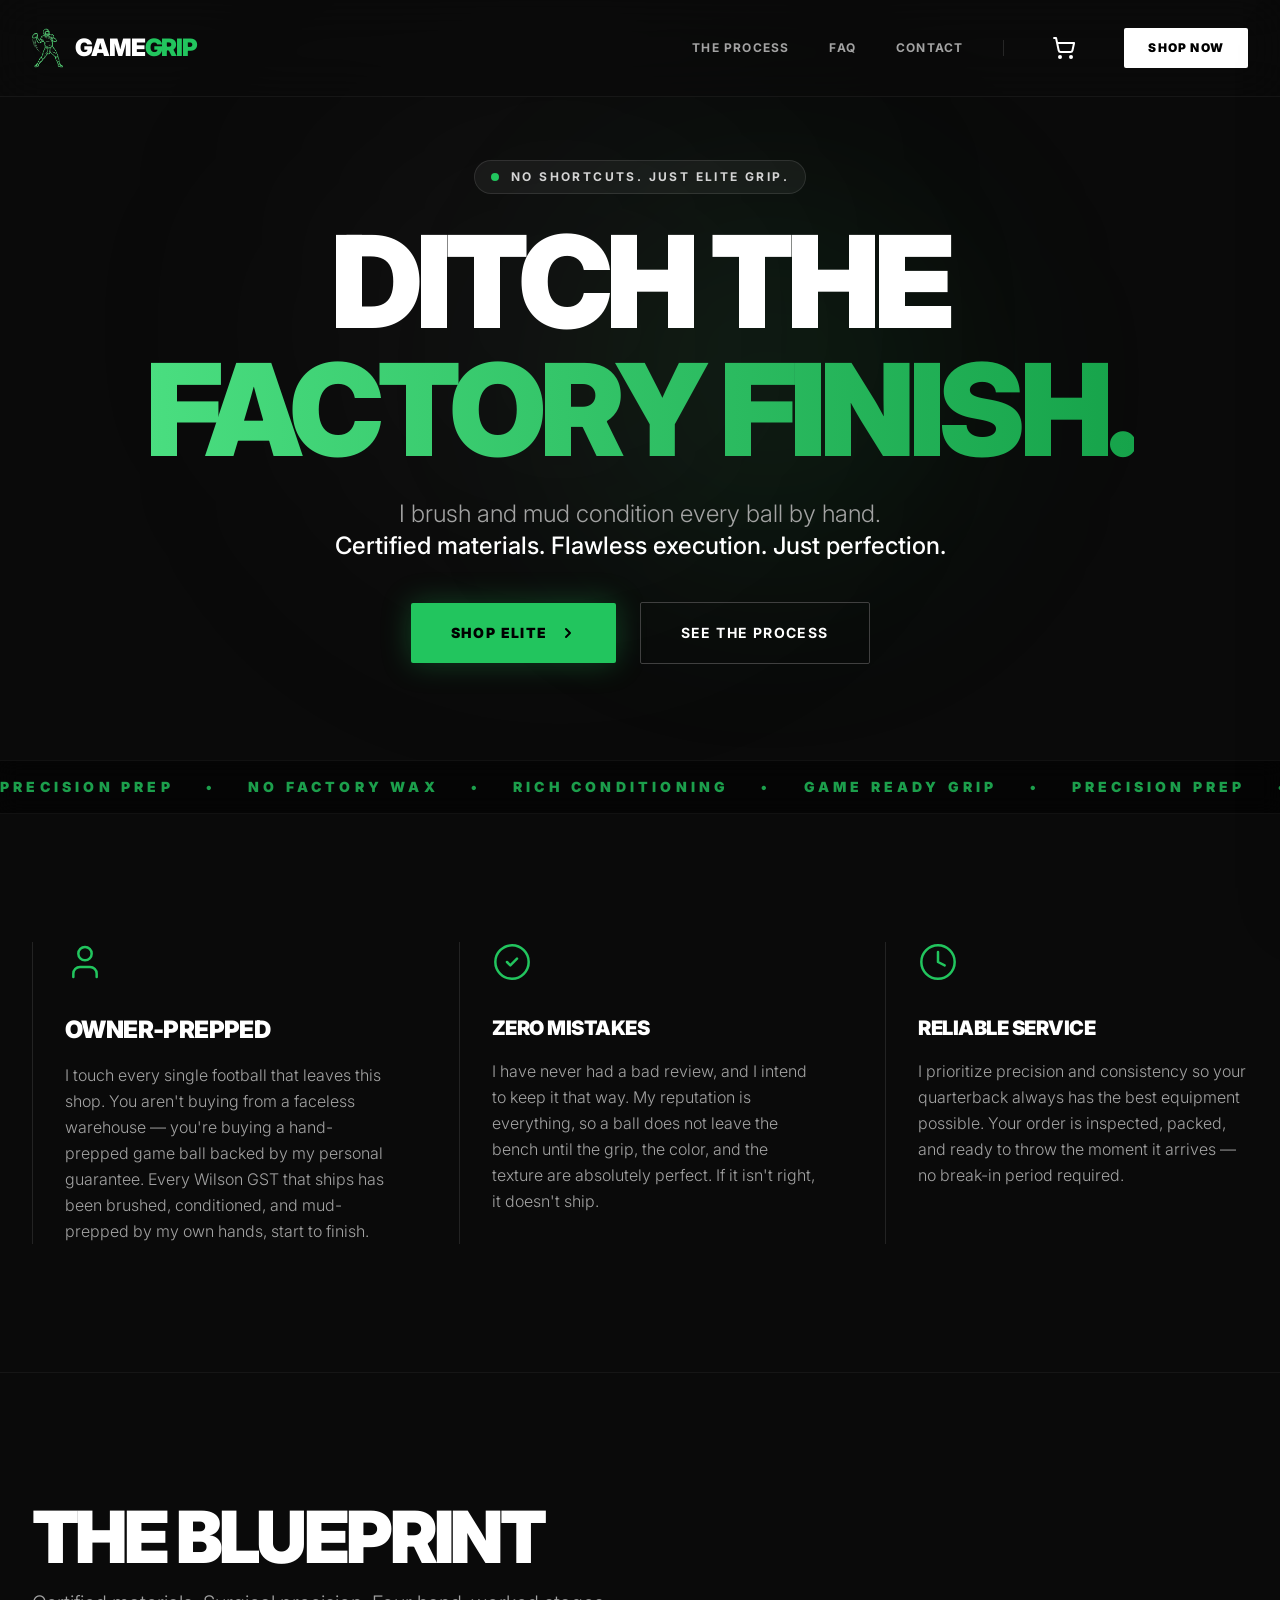
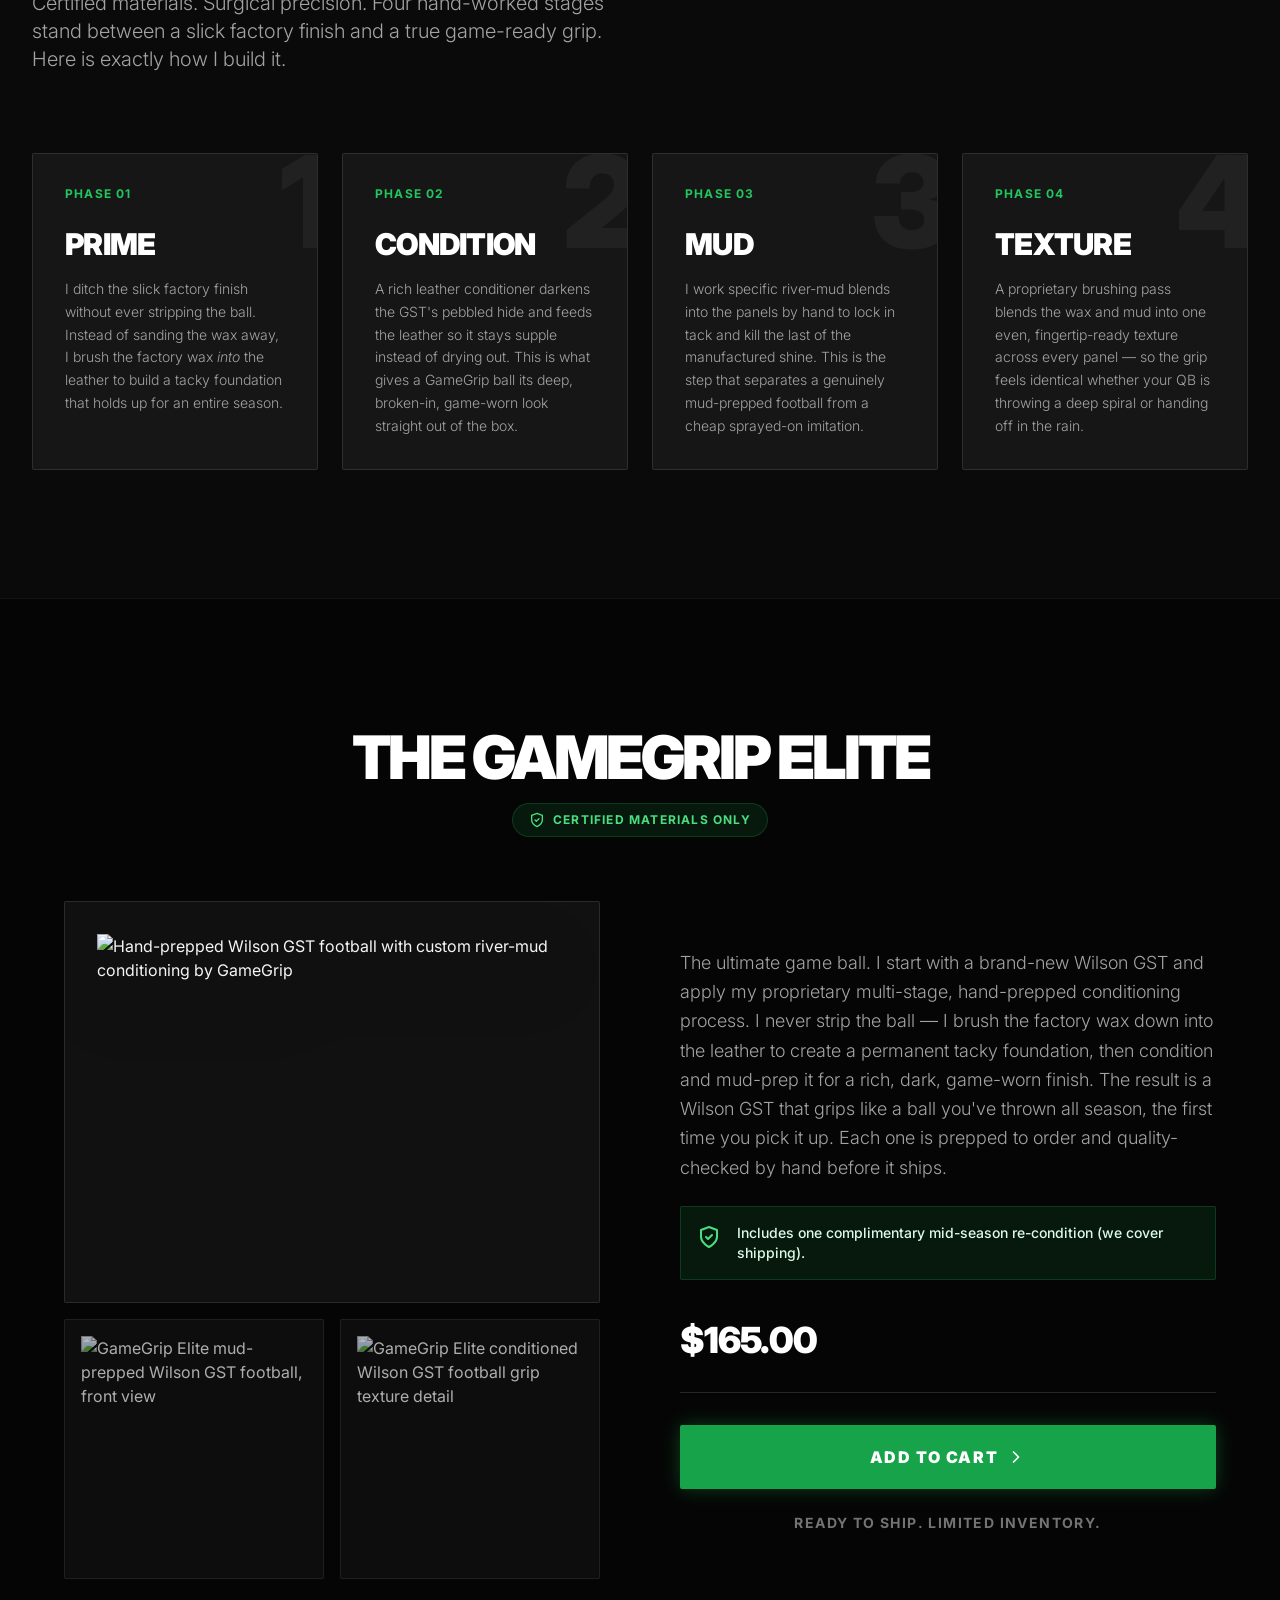
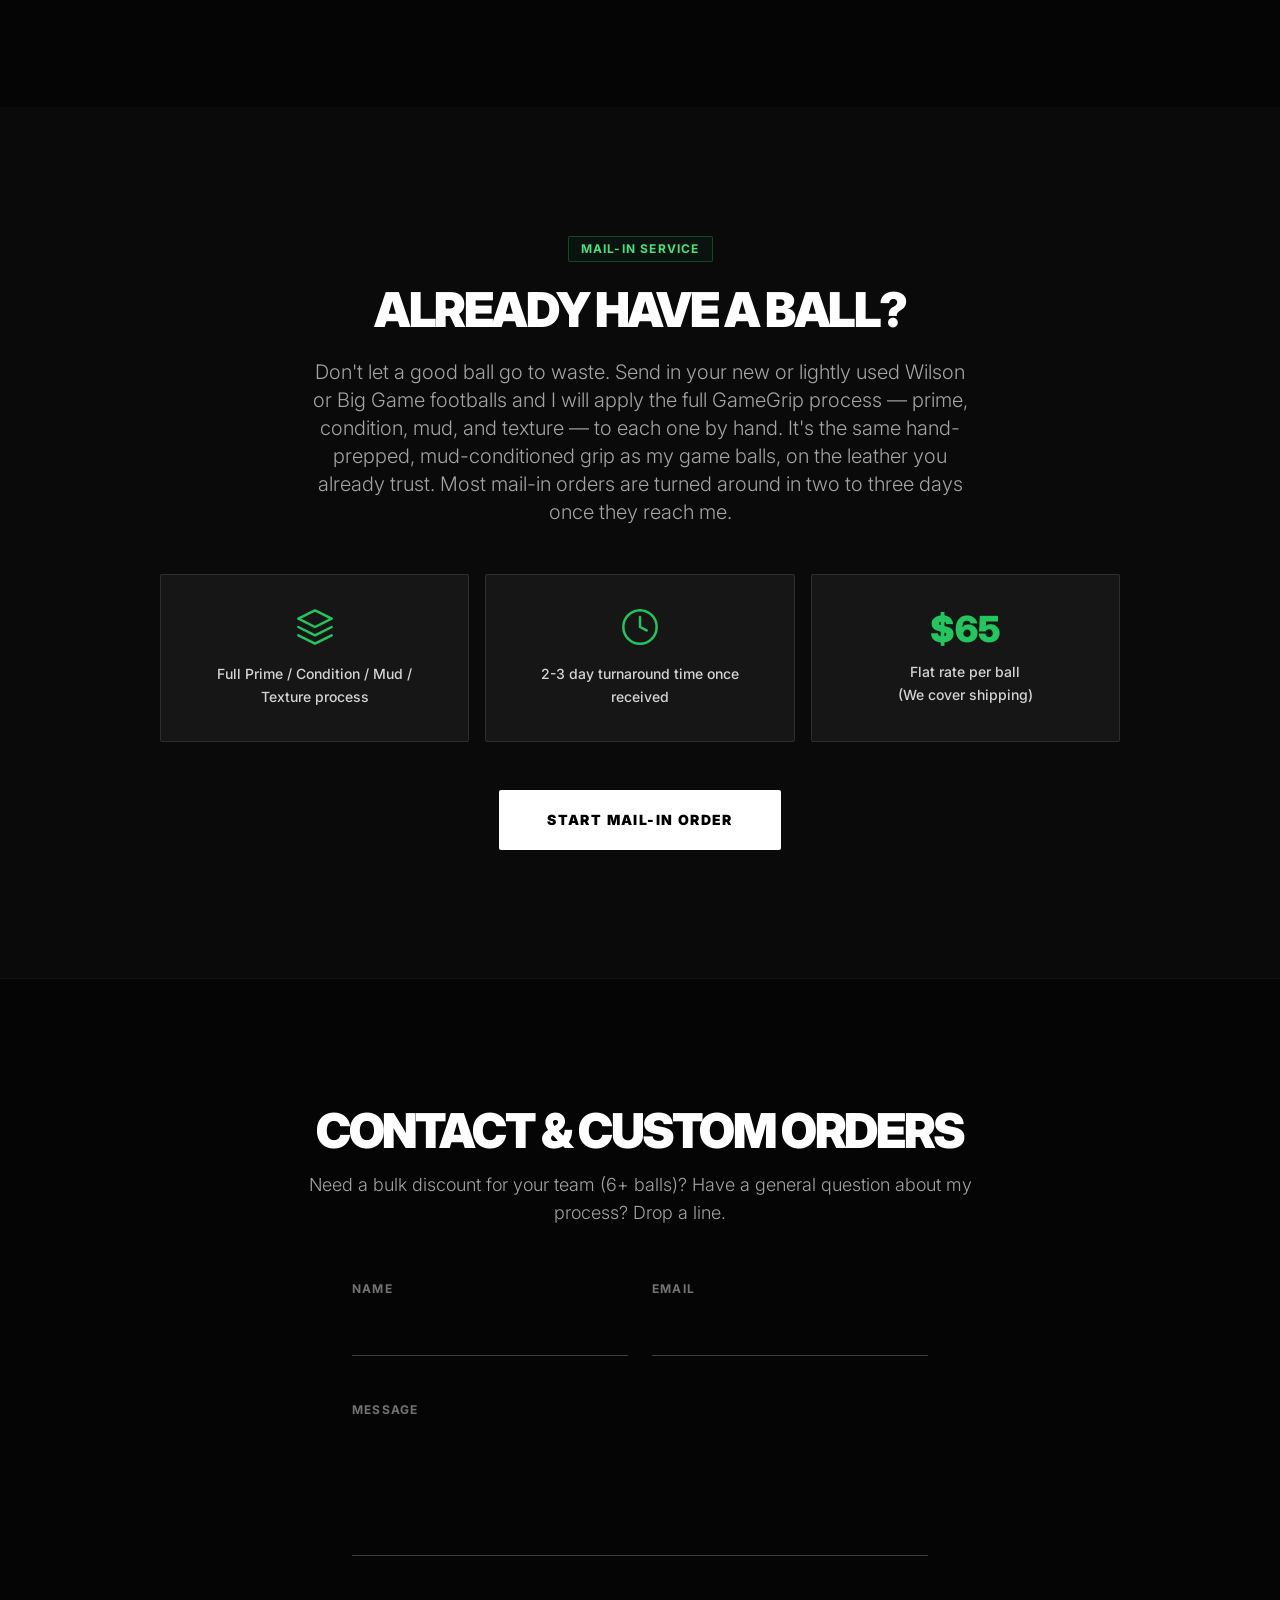
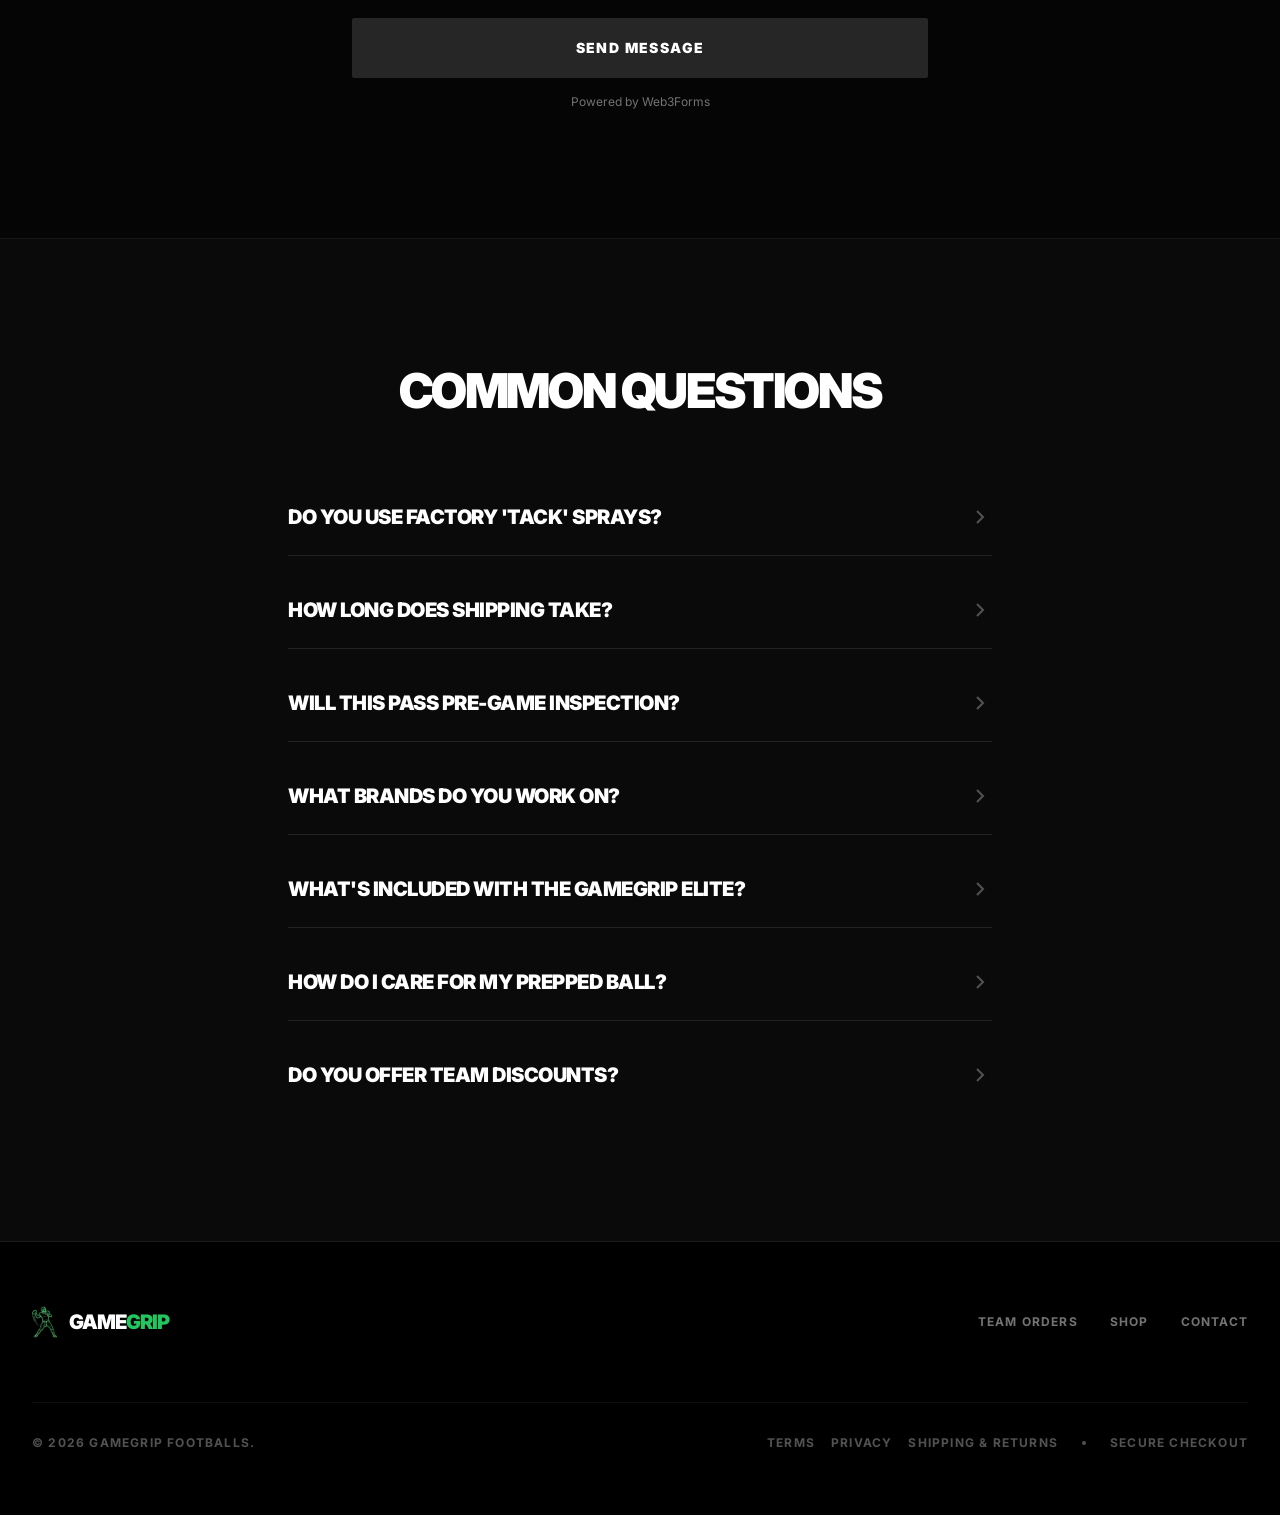
==== commit 2f8662f0: "Update index.html" ====
--- a/index.html
+++ b/index.html
@@ -4,9 +4,18 @@
     <meta charset="UTF-8">
     <meta name="viewport" content="width=device-width, initial-scale=1.0">
 
+    <!-- Google tag (gtag.js) -->
+    <script async src="https://www.googletagmanager.com/gtag/js?id=G-P6GG2N0DC9"></script>
+    <script>
+      window.dataLayer = window.dataLayer || [];
+      function gtag(){dataLayer.push(arguments);}
+      gtag('js', new Date());
+      gtag('config', 'G-P6GG2N0DC9');
+    </script>
+
     <!-- Primary SEO -->
     <title>GameGrip | Mud-Prepped Wilson GST Footballs</title>
-    <meta name="description" content="Game-ready footballs hand-brushed, conditioned, and mud-prepped by the owner. Certified Wilson GST Prime with elite tack — no factory wax, no sprays.">
+    <meta name="description" content="Game-ready footballs hand-brushed, conditioned, and mud-prepped by the owner. Certified Wilson GST with elite tack — no factory wax, no sprays.">
     <link rel="canonical" href="https://www.gamegrip.co/">
     <meta name="robots" content="index, follow, max-image-preview:large">
     <meta name="theme-color" content="#0a0a0a">
@@ -21,17 +30,17 @@
     <meta property="og:type" content="website">
     <meta property="og:site_name" content="GameGrip">
     <meta property="og:title" content="GameGrip | Hand-Prepped & Mud-Conditioned Wilson GST Footballs">
-    <meta property="og:description" content="Game-ready footballs hand-brushed, conditioned, and mud-prepped by the owner. Certified Wilson GST Prime with elite tack — no factory wax, no sprays.">
+    <meta property="og:description" content="Game-ready footballs hand-brushed, conditioned, and mud-prepped by the owner. Certified Wilson GST with elite tack — no factory wax, no sprays.">
     <meta property="og:url" content="https://www.gamegrip.co/">
     <meta property="og:image" content="https://www.gamegrip.co/og-image.png">
     <meta property="og:image:width" content="1200">
     <meta property="og:image:height" content="630">
-    <meta property="og:image:alt" content="GameGrip hand-prepped Wilson GST Prime football">
+    <meta property="og:image:alt" content="GameGrip hand-prepped Wilson GST football">
 
     <!-- Twitter / X card -->
     <meta name="twitter:card" content="summary_large_image">
     <meta name="twitter:title" content="GameGrip | Hand-Prepped & Mud-Conditioned Wilson GST Footballs">
-    <meta name="twitter:description" content="Game-ready footballs hand-brushed, conditioned, and mud-prepped by the owner. Certified Wilson GST Prime with elite tack — no factory wax, no sprays.">
+    <meta name="twitter:description" content="Game-ready footballs hand-brushed, conditioned, and mud-prepped by the owner. Certified Wilson GST with elite tack — no factory wax, no sprays.">
     <meta name="twitter:image" content="https://www.gamegrip.co/og-image.png">
 
     <!-- Fonts: preconnect + non-blocking load -->
@@ -53,7 +62,7 @@
           "name": "GameGrip",
           "url": "https://www.gamegrip.co/",
           "logo": "https://www.gamegrip.co/logo.png",
-          "description": "Game-ready footballs hand-brushed, conditioned, and mud-prepped by the owner. Certified Wilson GST Prime with elite tack — no factory wax, no sprays."
+          "description": "Game-ready footballs hand-brushed, conditioned, and mud-prepped by the owner. Certified Wilson GST with elite tack — no factory wax, no sprays."
         },
         {
           "@type": "WebSite",
@@ -67,7 +76,7 @@
           "@id": "https://www.gamegrip.co/#product-elite",
           "name": "The GameGrip Elite",
           "image": "https://www.gamegrip.co/ball11.png",
-          "description": "A brand-new Wilson GST Prime football hand-prepped with GameGrip's multi-stage Prime, Condition, Mud and Texture process for a permanent tacky, game-ready grip. Includes one complimentary mid-season re-condition.",
+          "description": "A brand-new Wilson GST football hand-prepped with GameGrip's multi-stage Prime, Condition, Mud and Texture process for a permanent tacky, game-ready grip. Includes one complimentary mid-season re-condition.",
           "brand": { "@type": "Brand", "name": "GameGrip" },
           "category": "Football / Game Ball",
           "offers": {
@@ -116,12 +125,12 @@
     {
       "@type": "Question",
       "name": "What brands do you work on?",
-      "acceptedAnswer": { "@type": "Answer", "text": "I specialize in Big Game USA and Wilson balls. Currently, I sell the Wilson GST Prime as my main offering because I believe it is the best platform for my prep process." }
+      "acceptedAnswer": { "@type": "Answer", "text": "I specialize in Big Game USA and Wilson balls. Currently, I sell the Wilson GST as my main offering because I believe it is the best platform for my prep process." }
     },
     {
       "@type": "Question",
       "name": "What's included with The GameGrip Elite?",
-      "acceptedAnswer": { "@type": "Answer", "text": "Every Elite order is a brand-new Wilson GST Prime, fully hand-prepped with my prime, condition, mud, and texture process, plus one complimentary mid-season re-condition with shipping covered on me." }
+      "acceptedAnswer": { "@type": "Answer", "text": "Every Elite order is a brand-new Wilson GST, fully hand-prepped with my prime, condition, mud, and texture process, plus one complimentary mid-season re-condition with shipping covered on me." }
     },
     {
       "@type": "Question",
@@ -138,6 +147,31 @@
       ]
     }
     </script>
+
+<!-- Meta Pixel Code -->
+<script>
+!function(f,b,e,v,n,t,s)
+{if(f.fbq)return;n=f.fbq=function(){n.callMethod?
+n.callMethod.apply(n,arguments):n.queue.push(arguments)};
+if(!f._fbq)f._fbq=n;n.push=n;n.loaded=!0;n.version='2.0';
+n.queue=[];t=b.createElement(e);t.async=!0;
+t.src=v;s=b.getElementsByTagName(e)[0];
+s.parentNode.insertBefore(t,s)}(window, document,'script',
+'https://connect.facebook.net/en_US/fbevents.js');
+fbq('init', '924363657327200');
+fbq('track', 'PageView');
+fbq('track', 'ViewContent', {
+  content_name: 'The GameGrip Elite',
+  content_ids: [1],
+  content_type: 'product',
+  value: 165.00,
+  currency: 'USD'
+});
+</script>
+<noscript><img height="1" width="1" style="display:none"
+src="https://www.facebook.com/tr?id=924363657327200&ev=PageView&noscript=1"
+/></noscript>
+<!-- End Meta Pixel Code -->
 </head>
 <body class="text-neutral-100 selection-green relative flex flex-col min-h-screen">
 
@@ -308,7 +342,7 @@
                         <svg xmlns="http://www.w3.org/2000/svg" class="h-10 w-10 text-green-500 group-hover:scale-110 transition-transform duration-500" viewBox="0 0 24 24" fill="none" stroke="currentColor" stroke-width="1.5" stroke-linecap="round" stroke-linejoin="round"><path d="M19 21v-2a4 4 0 0 0-4-4H9a4 4 0 0 0-4 4v2"/><circle cx="12" cy="7" r="4"/></svg>
                     </div>
                     <h3 class="text-2xl font-black mb-4 uppercase tracking-tight text-white">Owner-Prepped</h3>
-                    <p class="text-neutral-400 leading-relaxed font-light">I touch every single football that leaves this shop. You aren't buying from a faceless warehouse — you're buying a hand-prepped game ball backed by my personal guarantee. Every Wilson GST Prime that ships has been brushed, conditioned, and mud-prepped by my own hands, start to finish.</p>
+                    <p class="text-neutral-400 leading-relaxed font-light">I touch every single football that leaves this shop. You aren't buying from a faceless warehouse — you're buying a hand-prepped game ball backed by my personal guarantee. Every Wilson GST that ships has been brushed, conditioned, and mud-prepped by my own hands, start to finish.</p>
                 </div>
                 <div class="reveal reveal-delay-1 text-left group border-l border-white/10 pl-8 hover:border-green-500 transition-colors duration-500">
                     <div class="mb-8">
@@ -382,7 +416,7 @@
                 <!-- Left: Image Gallery -->
                 <div class="space-y-4">
                     <div class="relative bg-white/5 border border-white/10 rounded-sm overflow-hidden aspect-[4/3] flex items-center justify-center p-8 group">
-                        <img id="main-product-image" src="ball11.png" alt="Hand-prepped Wilson GST Prime football with custom river-mud conditioning by GameGrip" width="800" height="600" loading="lazy" decoding="async" class="w-full h-full object-contain filter drop-shadow-[0_20px_30px_rgba(0,0,0,0.5)] transition-transform duration-700 ease-out group-hover:scale-105">
+                        <img id="main-product-image" src="ball11.png" alt="Hand-prepped Wilson GST football with custom river-mud conditioning by GameGrip" width="800" height="600" loading="lazy" decoding="async" class="w-full h-full object-contain filter drop-shadow-[0_20px_30px_rgba(0,0,0,0.5)] transition-transform duration-700 ease-out group-hover:scale-105">
                         <div class="absolute inset-0 bg-green-500/5 opacity-0 group-hover:opacity-100 transition-opacity duration-500 pointer-events-none"></div>
                     </div>
                     <div class="grid grid-cols-2 gap-4">
@@ -398,7 +432,7 @@
                 <!-- Right: Details -->
                 <div class="flex flex-col h-full justify-center">
                     <p class="text-neutral-400 text-lg leading-relaxed mb-6 font-light">
-                        The ultimate game ball. I start with a brand-new Wilson GST Prime and apply my proprietary multi-stage, hand-prepped conditioning process. I never strip the ball — I brush the factory wax down into the leather to create a permanent tacky foundation, then condition and mud-prep it for a rich, dark, game-worn finish. The result is a Wilson GST that grips like a ball you've thrown all season, the first time you pick it up. Each one is prepped to order and quality-checked by hand before it ships.
+                        The ultimate game ball. I start with a brand-new Wilson GST and apply my proprietary multi-stage, hand-prepped conditioning process. I never strip the ball — I brush the factory wax down into the leather to create a permanent tacky foundation, then condition and mud-prep it for a rich, dark, game-worn finish. The result is a Wilson GST that grips like a ball you've thrown all season, the first time you pick it up. Each one is prepped to order and quality-checked by hand before it ships.
                     </p>
 
                     <div class="bg-green-500/10 border border-green-500/20 p-4 rounded-sm mb-10 flex items-start gap-4">
@@ -552,15 +586,15 @@
             name: 'The GameGrip Elite',
             price: 165.00,
             image: 'ball11.png',
-            description: 'The ultimate game ball. Wilson GST Prime.'
+            description: 'The ultimate game ball. Wilson GST.'
         };
 
         const faqs = [
             { q: "Do you use factory 'tack' sprays?", a: "Absolutely not. I brush the factory wax and use organic conditioners and specific river mud. The grip comes from the leather texture, not a cheap sticky spray." },
             { q: "How long does shipping take?", a: "I keep a small inventory of prepped balls ready to ship. If it's in stock, it ships within 24 hours. Custom team orders take 3-5 days." },
             { q: "Will this pass pre-game inspection?", a: "Yes. My process creates a natural, seasoned look and feel. I do not use illegal adhesives or foreign substances." },
-            { q: "What brands do you work on?", a: "I specialize in Big Game USA and Wilson balls. Currently, I sell the Wilson GST Prime as my main offering because I believe it is the best platform for my prep process." },
-            { q: "What's included with The GameGrip Elite?", a: "Every Elite order is a brand-new Wilson GST Prime, fully hand-prepped with my prime, condition, mud, and texture process, plus one complimentary mid-season re-condition with shipping covered on me." },
+            { q: "What brands do you work on?", a: "I specialize in Big Game USA and Wilson balls. Currently, I sell the Wilson GST as my main offering because I believe it is the best platform for my prep process." },
+            { q: "What's included with The GameGrip Elite?", a: "Every Elite order is a brand-new Wilson GST, fully hand-prepped with my prime, condition, mud, and texture process, plus one complimentary mid-season re-condition with shipping covered on me." },
             { q: "How do I care for my prepped ball?", a: "Keep it dry and store it at room temperature out of direct sun. Wipe field dirt off with a dry cloth after games. When the tack starts to fade late in the season, send it back for your free re-condition." },
             { q: "Do you offer team discounts?", a: "Yes. Orders of six or more balls qualify for bulk team pricing. Use the contact form with your team name and quantity and I'll send a quote." }
         ];
@@ -706,6 +740,14 @@
             saveCart();
             renderCart();
             toggleCart(true);
+            // Meta Pixel: track add to cart
+            if (window.fbq) fbq('track', 'AddToCart', {
+                content_name: product.name,
+                content_ids: [product.id],
+                content_type: 'product',
+                value: product.price,
+                currency: 'USD'
+            });
         }
 
         function removeFromCart(productId) {
@@ -802,6 +844,16 @@
         }
 
         async function handleShopifyCheckout() {
+            // Meta Pixel: signal checkout intent before redirecting to Shopify's hosted checkout.
+            // (The Purchase event itself fires on Shopify's side via the Meta sales channel + CAPI.)
+            const ico_total = cart.reduce((sum, item) => sum + (item.price * item.quantity), 0);
+            const ico_qty = cart.reduce((sum, item) => sum + item.quantity, 0);
+            if (window.fbq) fbq('track', 'InitiateCheckout', {
+                value: ico_total,
+                currency: 'USD',
+                num_items: ico_qty
+            });
+
             const btn = document.getElementById('checkout-btn');
             const originalText = btn.innerHTML;
             btn.innerHTML = '<span class="relative z-10">Securing Checkout...</span><div class="absolute inset-0 bg-green-400 transform scale-x-100 z-0"></div>';
@@ -940,6 +992,8 @@
                 if (response.status === 200) {
                     showMessage("Message sent! I'll get back to you shortly.");
                     form.reset();
+                    // Meta Pixel: track contact / lead submission
+                    if (window.fbq) fbq('track', 'Lead');
                 } else {
                     console.error(result);
                     showMessage(result.message || "Something went wrong. Please try again.");
--- a/styles.css
+++ b/styles.css
@@ -1,4 +1,4 @@
-*,:after,:before{--tw-border-spacing-x:0;--tw-border-spacing-y:0;--tw-translate-x:0;--tw-translate-y:0;--tw-rotate:0;--tw-skew-x:0;--tw-skew-y:0;--tw-scale-x:1;--tw-scale-y:1;--tw-pan-x: ;--tw-pan-y: ;--tw-pinch-zoom: ;--tw-scroll-snap-strictness:proximity;--tw-gradient-from-position: ;--tw-gradient-via-position: ;--tw-gradient-to-position: ;--tw-ordinal: ;--tw-slashed-zero: ;--tw-numeric-figure: ;--tw-numeric-spacing: ;--tw-numeric-fraction: ;--tw-ring-inset: ;--tw-ring-offset-width:0px;--tw-ring-offset-color:#fff;--tw-ring-color:rgba(59,130,246,.5);--tw-ring-offset-shadow:0 0 #0000;--tw-ring-shadow:0 0 #0000;--tw-shadow:0 0 #0000;--tw-shadow-colored:0 0 #0000;--tw-blur: ;--tw-brightness: ;--tw-contrast: ;--tw-grayscale: ;--tw-hue-rotate: ;--tw-invert: ;--tw-saturate: ;--tw-sepia: ;--tw-drop-shadow: ;--tw-backdrop-blur: ;--tw-backdrop-brightness: ;--tw-backdrop-contrast: ;--tw-backdrop-grayscale: ;--tw-backdrop-hue-rotate: ;--tw-backdrop-invert: ;--tw-backdrop-opacity: ;--tw-backdrop-saturate: ;--tw-backdrop-sepia: ;--tw-contain-size: ;--tw-contain-layout: ;--tw-contain-paint: ;--tw-contain-style: }::backdrop{--tw-border-spacing-x:0;--tw-border-spacing-y:0;--tw-translate-x:0;--tw-translate-y:0;--tw-rotate:0;--tw-skew-x:0;--tw-skew-y:0;--tw-scale-x:1;--tw-scale-y:1;--tw-pan-x: ;--tw-pan-y: ;--tw-pinch-zoom: ;--tw-scroll-snap-strictness:proximity;--tw-gradient-from-position: ;--tw-gradient-via-position: ;--tw-gradient-to-position: ;--tw-ordinal: ;--tw-slashed-zero: ;--tw-numeric-figure: ;--tw-numeric-spacing: ;--tw-numeric-fraction: ;--tw-ring-inset: ;--tw-ring-offset-width:0px;--tw-ring-offset-color:#fff;--tw-ring-color:rgba(59,130,246,.5);--tw-ring-offset-shadow:0 0 #0000;--tw-ring-shadow:0 0 #0000;--tw-shadow:0 0 #0000;--tw-shadow-colored:0 0 #0000;--tw-blur: ;--tw-brightness: ;--tw-contrast: ;--tw-grayscale: ;--tw-hue-rotate: ;--tw-invert: ;--tw-saturate: ;--tw-sepia: ;--tw-drop-shadow: ;--tw-backdrop-blur: ;--tw-backdrop-brightness: ;--tw-backdrop-contrast: ;--tw-backdrop-grayscale: ;--tw-backdrop-hue-rotate: ;--tw-backdrop-invert: ;--tw-backdrop-opacity: ;--tw-backdrop-saturate: ;--tw-backdrop-sepia: ;--tw-contain-size: ;--tw-contain-layout: ;--tw-contain-paint: ;--tw-contain-style: }/*! tailwindcss v3.4.17 | MIT License | https://tailwindcss.com*/*,:after,:before{box-sizing:border-box;border:0 solid #e5e7eb}:after,:before{--tw-content:""}:host,html{line-height:1.5;-webkit-text-size-adjust:100%;-moz-tab-size:4;-o-tab-size:4;tab-size:4;font-family:Inter,sans-serif;font-feature-settings:normal;font-variation-settings:normal;-webkit-tap-highlight-color:transparent}body{margin:0;line-height:inherit}hr{height:0;color:inherit;border-top-width:1px}abbr:where([title]){-webkit-text-decoration:underline dotted;text-decoration:underline dotted}h1,h2,h3,h4,h5,h6{font-size:inherit;font-weight:inherit}a{color:inherit;text-decoration:inherit}b,strong{font-weight:bolder}code,kbd,pre,samp{font-family:ui-monospace,SFMono-Regular,Menlo,Monaco,Consolas,Liberation Mono,Courier New,monospace;font-feature-settings:normal;font-variation-settings:normal;font-size:1em}small{font-size:80%}sub,sup{font-size:75%;line-height:0;position:relative;vertical-align:baseline}sub{bottom:-.25em}sup{top:-.5em}table{text-indent:0;border-color:inherit;border-collapse:collapse}button,input,optgroup,select,textarea{font-family:inherit;font-feature-settings:inherit;font-variation-settings:inherit;font-size:100%;font-weight:inherit;line-height:inherit;letter-spacing:inherit;color:inherit;margin:0;padding:0}button,select{text-transform:none}button,input:where([type=button]),input:where([type=reset]),input:where([type=submit]){-webkit-appearance:button;background-color:transparent;background-image:none}:-moz-focusring{outline:auto}:-moz-ui-invalid{box-shadow:none}progress{vertical-align:baseline}::-webkit-inner-spin-button,::-webkit-outer-spin-button{height:auto}[type=search]{-webkit-appearance:textfield;outline-offset:-2px}::-webkit-search-decoration{-webkit-appearance:none}::-webkit-file-upload-button{-webkit-appearance:button;font:inherit}summary{display:list-item}blockquote,dd,dl,figure,h1,h2,h3,h4,h5,h6,hr,p,pre{margin:0}fieldset{margin:0}fieldset,legend{padding:0}menu,ol,ul{list-style:none;margin:0;padding:0}dialog{padding:0}textarea{resize:vertical}input::-moz-placeholder,textarea::-moz-placeholder{opacity:1;color:#9ca3af}input::placeholder,textarea::placeholder{opacity:1;color:#9ca3af}[role=button],button{cursor:pointer}:disabled{cursor:default}audio,canvas,embed,iframe,img,object,svg,video{display:block;vertical-align:middle}img,video{max-width:100%;height:auto}[hidden]:where(:not([hidden=until-found])){display:none}.container{width:100%}@media (min-width:640px){.container{max-width:640px}}@media (min-width:768px){.container{max-width:768px}}@media (min-width:1024px){.container{max-width:1024px}}@media (min-width:1280px){.container{max-width:1280px}}@media (min-width:1536px){.container{max-width:1536px}}.pointer-events-none{pointer-events:none}.fixed{position:fixed}.absolute{position:absolute}.relative{position:relative}.sticky{position:sticky}.inset-0{inset:0}.-right-2{right:-.5rem}.-right-4{right:-1rem}.-top-2{top:-.5rem}.-top-4{top:-1rem}.bottom-1\/4{bottom:25%}.left-1\/2{left:50%}.left-1\/4{left:25%}.right-0{right:0}.right-1\/4{right:25%}.top-0{top:0}.top-1\/4{top:25%}.top-24{top:6rem}.z-0{z-index:0}.z-10{z-index:10}.z-50{z-index:50}.z-\[100\]{z-index:100}.z-\[60\]{z-index:60}.z-\[70\]{z-index:70}.mx-auto{margin-left:auto;margin-right:auto}.mb-1{margin-bottom:.25rem}.mb-10{margin-bottom:2.5rem}.mb-12{margin-bottom:3rem}.mb-16{margin-bottom:4rem}.mb-20{margin-bottom:5rem}.mb-3{margin-bottom:.75rem}.mb-4{margin-bottom:1rem}.mb-6{margin-bottom:1.5rem}.mb-8{margin-bottom:2rem}.mt-0\.5{margin-top:.125rem}.mt-16{margin-top:4rem}.mt-2{margin-top:.5rem}.mt-4{margin-top:1rem}.mt-6{margin-top:1.5rem}.mt-8{margin-top:2rem}.block{display:block}.inline-block{display:inline-block}.flex{display:flex}.inline-flex{display:inline-flex}.grid{display:grid}.hidden{display:none}.aspect-\[4\/3\]{aspect-ratio:4/3}.aspect-square{aspect-ratio:1/1}.h-1{height:.25rem}.h-10{height:2.5rem}.h-2{height:.5rem}.h-20{height:5rem}.h-24{height:6rem}.h-3{height:.75rem}.h-32{height:8rem}.h-4{height:1rem}.h-5{height:1.25rem}.h-6{height:1.5rem}.h-8{height:2rem}.h-96{height:24rem}.h-\[30rem\]{height:30rem}.h-full{height:100%}.max-h-0{max-height:0}.max-h-40{max-height:10rem}.min-h-\[70vh\]{min-height:70vh}.min-h-screen{min-height:100vh}.w-1{width:.25rem}.w-10{width:2.5rem}.w-2{width:.5rem}.w-20{width:5rem}.w-3{width:.75rem}.w-4{width:1rem}.w-5{width:1.25rem}.w-6{width:1.5rem}.w-8{width:2rem}.w-96{width:24rem}.w-\[30rem\]{width:30rem}.w-auto{width:auto}.w-full{width:100%}.w-px{width:1px}.max-w-2xl{max-width:42rem}.max-w-3xl{max-width:48rem}.max-w-5xl{max-width:64rem}.max-w-6xl{max-width:72rem}.max-w-7xl{max-width:80rem}.max-w-md{max-width:28rem}.max-w-xl{max-width:36rem}.flex-1{flex:1 1 0%}.shrink-0{flex-shrink:0}.origin-left{transform-origin:left}.-translate-x-1\/2{--tw-translate-x:-50%}.-translate-x-1\/2,.-translate-y-4{transform:translate(var(--tw-translate-x),var(--tw-translate-y)) rotate(var(--tw-rotate)) skewX(var(--tw-skew-x)) skewY(var(--tw-skew-y)) scaleX(var(--tw-scale-x)) scaleY(var(--tw-scale-y))}.-translate-y-4{--tw-translate-y:-1rem}.rotate-90{--tw-rotate:90deg}.rotate-90,.scale-x-0{transform:translate(var(--tw-translate-x),var(--tw-translate-y)) rotate(var(--tw-rotate)) skewX(var(--tw-skew-x)) skewY(var(--tw-skew-y)) scaleX(var(--tw-scale-x)) scaleY(var(--tw-scale-y))}.scale-x-0{--tw-scale-x:0}.scale-x-100{--tw-scale-x:1}.scale-x-100,.transform{transform:translate(var(--tw-translate-x),var(--tw-translate-y)) rotate(var(--tw-rotate)) skewX(var(--tw-skew-x)) skewY(var(--tw-skew-y)) scaleX(var(--tw-scale-x)) scaleY(var(--tw-scale-y))}@keyframes pulse{50%{opacity:.5}}.animate-pulse{animation:pulse 2s cubic-bezier(.4,0,.6,1) infinite}.cursor-pointer{cursor:pointer}.select-none{-webkit-user-select:none;-moz-user-select:none;user-select:none}.resize-none{resize:none}.grid-cols-1{grid-template-columns:repeat(1,minmax(0,1fr))}.grid-cols-2{grid-template-columns:repeat(2,minmax(0,1fr))}.flex-col{flex-direction:column}.flex-wrap{flex-wrap:wrap}.items-start{align-items:flex-start}.items-end{align-items:flex-end}.items-center{align-items:center}.justify-center{justify-content:center}.justify-between{justify-content:space-between}.gap-10{gap:2.5rem}.gap-12{gap:3rem}.gap-2{gap:.5rem}.gap-3{gap:.75rem}.gap-4{gap:1rem}.gap-6{gap:1.5rem}.gap-8{gap:2rem}.space-x-10>:not([hidden])~:not([hidden]){--tw-space-x-reverse:0;margin-right:calc(2.5rem*var(--tw-space-x-reverse));margin-left:calc(2.5rem*(1 - var(--tw-space-x-reverse)))}.space-y-2>:not([hidden])~:not([hidden]){--tw-space-y-reverse:0;margin-top:calc(.5rem*(1 - var(--tw-space-y-reverse)));margin-bottom:calc(.5rem*var(--tw-space-y-reverse))}.space-y-4>:not([hidden])~:not([hidden]){--tw-space-y-reverse:0;margin-top:calc(1rem*(1 - var(--tw-space-y-reverse)));margin-bottom:calc(1rem*var(--tw-space-y-reverse))}.space-y-6>:not([hidden])~:not([hidden]){--tw-space-y-reverse:0;margin-top:calc(1.5rem*(1 - var(--tw-space-y-reverse)));margin-bottom:calc(1.5rem*var(--tw-space-y-reverse))}.overflow-hidden{overflow:hidden}.overflow-y-auto{overflow-y:auto}.scroll-smooth{scroll-behavior:smooth}.rounded-full{border-radius:9999px}.rounded-sm{border-radius:.125rem}.border{border-width:1px}.border-b{border-bottom-width:1px}.border-l{border-left-width:1px}.border-t{border-top-width:1px}.border-green-500{--tw-border-opacity:1;border-color:rgb(34 197 94/var(--tw-border-opacity,1))}.border-green-500\/20{border-color:rgba(34,197,94,.2)}.border-green-500\/30{border-color:rgba(34,197,94,.3)}.border-neutral-700{--tw-border-opacity:1;border-color:rgb(64 64 64/var(--tw-border-opacity,1))}.border-neutral-800{--tw-border-opacity:1;border-color:rgb(38 38 38/var(--tw-border-opacity,1))}.border-neutral-800\/50{border-color:rgba(38,38,38,.5)}.border-white\/10{border-color:hsla(0,0%,100%,.1)}.border-white\/5{border-color:hsla(0,0%,100%,.05)}.bg-\[\#050505\]{--tw-bg-opacity:1;background-color:rgb(5 5 5/var(--tw-bg-opacity,1))}.bg-\[\#0a0a0a\]{--tw-bg-opacity:1;background-color:rgb(10 10 10/var(--tw-bg-opacity,1))}.bg-\[\#0a0a0a\]\/80{background-color:hsla(0,0%,4%,.8)}.bg-\[\#0a0a0a\]\/95{background-color:hsla(0,0%,4%,.95)}.bg-black{--tw-bg-opacity:1;background-color:rgb(0 0 0/var(--tw-bg-opacity,1))}.bg-black\/50{background-color:rgba(0,0,0,.5)}.bg-black\/80{background-color:rgba(0,0,0,.8)}.bg-green-400{--tw-bg-opacity:1;background-color:rgb(74 222 128/var(--tw-bg-opacity,1))}.bg-green-500{--tw-bg-opacity:1;background-color:rgb(34 197 94/var(--tw-bg-opacity,1))}.bg-green-500\/10{background-color:rgba(34,197,94,.1)}.bg-green-500\/5{background-color:rgba(34,197,94,.05)}.bg-green-600{--tw-bg-opacity:1;background-color:rgb(22 163 74/var(--tw-bg-opacity,1))}.bg-green-600\/10{background-color:rgba(22,163,74,.1)}.bg-neutral-600{--tw-bg-opacity:1;background-color:rgb(82 82 82/var(--tw-bg-opacity,1))}.bg-neutral-600\/10{background-color:rgba(82,82,82,.1)}.bg-neutral-800{--tw-bg-opacity:1;background-color:rgb(38 38 38/var(--tw-bg-opacity,1))}.bg-neutral-900{--tw-bg-opacity:1;background-color:rgb(23 23 23/var(--tw-bg-opacity,1))}.bg-neutral-900\/50{background-color:hsla(0,0%,9%,.5)}.bg-neutral-950{--tw-bg-opacity:1;background-color:rgb(10 10 10/var(--tw-bg-opacity,1))}.bg-transparent{background-color:transparent}.bg-white{--tw-bg-opacity:1;background-color:rgb(255 255 255/var(--tw-bg-opacity,1))}.bg-white\/10{background-color:hsla(0,0%,100%,.1)}.bg-white\/5{background-color:hsla(0,0%,100%,.05)}.bg-gradient-to-r{background-image:linear-gradient(to right,var(--tw-gradient-stops))}.from-green-400{--tw-gradient-from:#4ade80 var(--tw-gradient-from-position);--tw-gradient-to:rgba(74,222,128,0) var(--tw-gradient-to-position);--tw-gradient-stops:var(--tw-gradient-from),var(--tw-gradient-to)}.to-green-600{--tw-gradient-to:#16a34a var(--tw-gradient-to-position)}.bg-clip-text{-webkit-background-clip:text;background-clip:text}.object-contain{-o-object-fit:contain;object-fit:contain}.object-cover{-o-object-fit:cover;object-fit:cover}.p-2{padding:.5rem}.p-4{padding:1rem}.p-6{padding:1.5rem}.p-8{padding:2rem}.px-0{padding-left:0;padding-right:0}.px-10{padding-left:2.5rem;padding-right:2.5rem}.px-12{padding-left:3rem;padding-right:3rem}.px-3{padding-left:.75rem;padding-right:.75rem}.px-4{padding-left:1rem;padding-right:1rem}.px-6{padding-left:1.5rem;padding-right:1.5rem}.py-1{padding-top:.25rem;padding-bottom:.25rem}.py-16{padding-top:4rem;padding-bottom:4rem}.py-2{padding-top:.5rem;padding-bottom:.5rem}.py-20{padding-top:5rem;padding-bottom:5rem}.py-3{padding-top:.75rem;padding-bottom:.75rem}.py-32{padding-top:8rem;padding-bottom:8rem}.py-4{padding-top:1rem;padding-bottom:1rem}.py-5{padding-top:1.25rem;padding-bottom:1.25rem}.py-6{padding-top:1.5rem;padding-bottom:1.5rem}.pb-1{padding-bottom:.25rem}.pb-20{padding-bottom:5rem}.pb-6{padding-bottom:1.5rem}.pb-8{padding-bottom:2rem}.pl-8{padding-left:2rem}.pr-8{padding-right:2rem}.pt-32{padding-top:8rem}.pt-4{padding-top:1rem}.pt-8{padding-top:2rem}.text-left{text-align:left}.text-center{text-align:center}.text-2xl{font-size:1.5rem;line-height:2rem}.text-3xl{font-size:1.875rem;line-height:2.25rem}.text-4xl{font-size:2.25rem;line-height:2.5rem}.text-5xl{font-size:3rem;line-height:1}.text-6xl{font-size:3.75rem;line-height:1}.text-9xl{font-size:8rem;line-height:1}.text-\[10px\]{font-size:10px}.text-base{font-size:1rem;line-height:1.5rem}.text-lg{font-size:1.125rem;line-height:1.75rem}.text-sm{font-size:.875rem;line-height:1.25rem}.text-xl{font-size:1.25rem;line-height:1.75rem}.text-xs{font-size:.75rem;line-height:1rem}.font-black{font-weight:900}.font-bold{font-weight:700}.font-light{font-weight:300}.font-medium{font-weight:500}.uppercase{text-transform:uppercase}.leading-\[0\.9\]{line-height:.9}.leading-relaxed{line-height:1.625}.tracking-\[0\.2em\]{letter-spacing:.2em}.tracking-\[0\.3em\]{letter-spacing:.3em}.tracking-tight{letter-spacing:-.025em}.tracking-tighter{letter-spacing:-.05em}.tracking-wider{letter-spacing:.05em}.tracking-widest{letter-spacing:.1em}.text-black{--tw-text-opacity:1;color:rgb(0 0 0/var(--tw-text-opacity,1))}.text-green-100{--tw-text-opacity:1;color:rgb(220 252 231/var(--tw-text-opacity,1))}.text-green-400{--tw-text-opacity:1;color:rgb(74 222 128/var(--tw-text-opacity,1))}.text-green-500{--tw-text-opacity:1;color:rgb(34 197 94/var(--tw-text-opacity,1))}.text-green-500\/80{color:rgba(34,197,94,.8)}.text-neutral-100{--tw-text-opacity:1;color:rgb(245 245 245/var(--tw-text-opacity,1))}.text-neutral-300{--tw-text-opacity:1;color:rgb(212 212 212/var(--tw-text-opacity,1))}.text-neutral-400{--tw-text-opacity:1;color:rgb(163 163 163/var(--tw-text-opacity,1))}.text-neutral-500{--tw-text-opacity:1;color:rgb(115 115 115/var(--tw-text-opacity,1))}.text-neutral-600{--tw-text-opacity:1;color:rgb(82 82 82/var(--tw-text-opacity,1))}.text-transparent{color:transparent}.text-white{--tw-text-opacity:1;color:rgb(255 255 255/var(--tw-text-opacity,1))}.text-white\/5{color:hsla(0,0%,100%,.05)}.placeholder-neutral-700::-moz-placeholder{--tw-placeholder-opacity:1;color:rgb(64 64 64/var(--tw-placeholder-opacity,1))}.placeholder-neutral-700::placeholder{--tw-placeholder-opacity:1;color:rgb(64 64 64/var(--tw-placeholder-opacity,1))}.opacity-0{opacity:0}.opacity-100{opacity:1}.opacity-70{opacity:.7}.mix-blend-difference{mix-blend-mode:difference}.shadow-2xl{--tw-shadow:0 25px 50px -12px rgba(0,0,0,.25);--tw-shadow-colored:0 25px 50px -12px var(--tw-shadow-color);box-shadow:var(--tw-ring-offset-shadow,0 0 #0000),var(--tw-ring-shadow,0 0 #0000),var(--tw-shadow)}.shadow-\[0_0_20px_rgba\(34\2c 197\2c 94\2c 0\.2\)\]{--tw-shadow:0 0 20px rgba(34,197,94,.2);--tw-shadow-colored:0 0 20px var(--tw-shadow-color);box-shadow:var(--tw-ring-offset-shadow,0 0 #0000),var(--tw-ring-shadow,0 0 #0000),var(--tw-shadow)}.shadow-\[0_0_20px_rgba\(34\2c 197\2c 94\2c 0\.3\)\]{--tw-shadow:0 0 20px rgba(34,197,94,.3);--tw-shadow-colored:0 0 20px var(--tw-shadow-color);box-shadow:var(--tw-ring-offset-shadow,0 0 #0000),var(--tw-ring-shadow,0 0 #0000),var(--tw-shadow)}.shadow-\[0_0_30px_rgba\(34\2c 197\2c 94\2c 0\.2\)\]{--tw-shadow:0 0 30px rgba(34,197,94,.2);--tw-shadow-colored:0 0 30px var(--tw-shadow-color);box-shadow:var(--tw-ring-offset-shadow,0 0 #0000),var(--tw-ring-shadow,0 0 #0000),var(--tw-shadow)}.shadow-\[0_0_30px_rgba\(34\2c 197\2c 94\2c 0\.3\)\]{--tw-shadow:0 0 30px rgba(34,197,94,.3);--tw-shadow-colored:0 0 30px var(--tw-shadow-color);box-shadow:var(--tw-ring-offset-shadow,0 0 #0000),var(--tw-ring-shadow,0 0 #0000),var(--tw-shadow)}.blur-\[100px\]{--tw-blur:blur(100px)}.blur-\[100px\],.blur-\[120px\]{filter:var(--tw-blur) var(--tw-brightness) var(--tw-contrast) var(--tw-grayscale) var(--tw-hue-rotate) var(--tw-invert) var(--tw-saturate) var(--tw-sepia) var(--tw-drop-shadow)}.blur-\[120px\]{--tw-blur:blur(120px)}.drop-shadow-\[0_20px_30px_rgba\(0\2c 0\2c 0\2c 0\.5\)\]{--tw-drop-shadow:drop-shadow(0 20px 30px rgba(0,0,0,.5))}.drop-shadow-\[0_20px_30px_rgba\(0\2c 0\2c 0\2c 0\.5\)\],.drop-shadow-md{filter:var(--tw-blur) var(--tw-brightness) var(--tw-contrast) var(--tw-grayscale) var(--tw-hue-rotate) var(--tw-invert) var(--tw-saturate) var(--tw-sepia) var(--tw-drop-shadow)}.drop-shadow-md{--tw-drop-shadow:drop-shadow(0 4px 3px rgba(0,0,0,.07)) drop-shadow(0 2px 2px rgba(0,0,0,.06))}.filter{filter:var(--tw-blur) var(--tw-brightness) var(--tw-contrast) var(--tw-grayscale) var(--tw-hue-rotate) var(--tw-invert) var(--tw-saturate) var(--tw-sepia) var(--tw-drop-shadow)}.backdrop-blur-md{--tw-backdrop-blur:blur(12px)}.backdrop-blur-md,.backdrop-blur-sm{-webkit-backdrop-filter:var(--tw-backdrop-blur) var(--tw-backdrop-brightness) var(--tw-backdrop-contrast) var(--tw-backdrop-grayscale) var(--tw-backdrop-hue-rotate) var(--tw-backdrop-invert) var(--tw-backdrop-opacity) var(--tw-backdrop-saturate) var(--tw-backdrop-sepia);backdrop-filter:var(--tw-backdrop-blur) var(--tw-backdrop-brightness) var(--tw-backdrop-contrast) var(--tw-backdrop-grayscale) var(--tw-backdrop-hue-rotate) var(--tw-backdrop-invert) var(--tw-backdrop-opacity) var(--tw-backdrop-saturate) var(--tw-backdrop-sepia)}.backdrop-blur-sm{--tw-backdrop-blur:blur(4px)}.backdrop-blur-xl{--tw-backdrop-blur:blur(24px);-webkit-backdrop-filter:var(--tw-backdrop-blur) var(--tw-backdrop-brightness) var(--tw-backdrop-contrast) var(--tw-backdrop-grayscale) var(--tw-backdrop-hue-rotate) var(--tw-backdrop-invert) var(--tw-backdrop-opacity) var(--tw-backdrop-saturate) var(--tw-backdrop-sepia);backdrop-filter:var(--tw-backdrop-blur) var(--tw-backdrop-brightness) var(--tw-backdrop-contrast) var(--tw-backdrop-grayscale) var(--tw-backdrop-hue-rotate) var(--tw-backdrop-invert) var(--tw-backdrop-opacity) var(--tw-backdrop-saturate) var(--tw-backdrop-sepia)}.transition-all{transition-property:all;transition-timing-function:cubic-bezier(.4,0,.2,1);transition-duration:.15s}.transition-colors{transition-property:color,background-color,border-color,text-decoration-color,fill,stroke;transition-timing-function:cubic-bezier(.4,0,.2,1);transition-duration:.15s}.transition-opacity{transition-property:opacity;transition-timing-function:cubic-bezier(.4,0,.2,1);transition-duration:.15s}.transition-transform{transition-property:transform;transition-timing-function:cubic-bezier(.4,0,.2,1);transition-duration:.15s}.duration-300{transition-duration:.3s}.duration-500{transition-duration:.5s}.duration-700{transition-duration:.7s}.ease-in-out{transition-timing-function:cubic-bezier(.4,0,.2,1)}.ease-out{transition-timing-function:cubic-bezier(0,0,.2,1)}.last\:border-0:last-child{border-width:0}.hover\:rotate-90:hover{--tw-rotate:90deg;transform:translate(var(--tw-translate-x),var(--tw-translate-y)) rotate(var(--tw-rotate)) skewX(var(--tw-skew-x)) skewY(var(--tw-skew-y)) scaleX(var(--tw-scale-x)) scaleY(var(--tw-scale-y))}.hover\:border-green-400:hover{--tw-border-opacity:1;border-color:rgb(74 222 128/var(--tw-border-opacity,1))}.hover\:border-green-500:hover{--tw-border-opacity:1;border-color:rgb(34 197 94/var(--tw-border-opacity,1))}.hover\:border-green-500\/30:hover{border-color:rgba(34,197,94,.3)}.hover\:border-green-500\/50:hover{border-color:rgba(34,197,94,.5)}.hover\:border-white:hover{--tw-border-opacity:1;border-color:rgb(255 255 255/var(--tw-border-opacity,1))}.hover\:bg-green-500:hover{--tw-bg-opacity:1;background-color:rgb(34 197 94/var(--tw-bg-opacity,1))}.hover\:bg-white:hover{--tw-bg-opacity:1;background-color:rgb(255 255 255/var(--tw-bg-opacity,1))}.hover\:bg-white\/10:hover{background-color:hsla(0,0%,100%,.1)}.hover\:bg-white\/20:hover{background-color:hsla(0,0%,100%,.2)}.hover\:text-black:hover{--tw-text-opacity:1;color:rgb(0 0 0/var(--tw-text-opacity,1))}.hover\:text-green-400:hover{--tw-text-opacity:1;color:rgb(74 222 128/var(--tw-text-opacity,1))}.hover\:text-green-500:hover{--tw-text-opacity:1;color:rgb(34 197 94/var(--tw-text-opacity,1))}.hover\:text-red-500:hover{--tw-text-opacity:1;color:rgb(239 68 68/var(--tw-text-opacity,1))}.hover\:text-white:hover{--tw-text-opacity:1;color:rgb(255 255 255/var(--tw-text-opacity,1))}.hover\:opacity-100:hover{opacity:1}.hover\:shadow-\[0_0_40px_rgba\(34\2c 197\2c 94\2c 0\.6\)\]:hover{--tw-shadow:0 0 40px rgba(34,197,94,.6);--tw-shadow-colored:0 0 40px var(--tw-shadow-color);box-shadow:var(--tw-ring-offset-shadow,0 0 #0000),var(--tw-ring-shadow,0 0 #0000),var(--tw-shadow)}.focus\:border-green-500:focus{--tw-border-opacity:1;border-color:rgb(34 197 94/var(--tw-border-opacity,1))}.focus\:outline-none:focus{outline:2px solid transparent;outline-offset:2px}.disabled\:cursor-not-allowed:disabled{cursor:not-allowed}.disabled\:opacity-75:disabled{opacity:.75}.group:hover .group-hover\:scale-105{--tw-scale-x:1.05;--tw-scale-y:1.05}.group:hover .group-hover\:scale-105,.group:hover .group-hover\:scale-110{transform:translate(var(--tw-translate-x),var(--tw-translate-y)) rotate(var(--tw-rotate)) skewX(var(--tw-skew-x)) skewY(var(--tw-skew-y)) scaleX(var(--tw-scale-x)) scaleY(var(--tw-scale-y))}.group:hover .group-hover\:scale-110{--tw-scale-x:1.1;--tw-scale-y:1.1}.group:hover .group-hover\:scale-x-100{--tw-scale-x:1;transform:translate(var(--tw-translate-x),var(--tw-translate-y)) rotate(var(--tw-rotate)) skewX(var(--tw-skew-x)) skewY(var(--tw-skew-y)) scaleX(var(--tw-scale-x)) scaleY(var(--tw-scale-y))}.group:hover .group-hover\:text-green-500{--tw-text-opacity:1;color:rgb(34 197 94/var(--tw-text-opacity,1))}.group:hover .group-hover\:text-green-500\/10{color:rgba(34,197,94,.1)}.group:hover .group-hover\:opacity-100{opacity:1}@media (min-width:640px){.sm\:flex-row{flex-direction:row}.sm\:px-6{padding-left:1.5rem;padding-right:1.5rem}}@media (min-width:768px){.md\:block{display:block}.md\:inline{display:inline}.md\:flex{display:flex}.md\:hidden{display:none}.md\:grid-cols-2{grid-template-columns:repeat(2,minmax(0,1fr))}.md\:grid-cols-3{grid-template-columns:repeat(3,minmax(0,1fr))}.md\:flex-row{flex-direction:row}.md\:text-2xl{font-size:1.5rem;line-height:2rem}.md\:text-5xl{font-size:3rem;line-height:1}.md\:text-6xl{font-size:3.75rem;line-height:1}.md\:text-7xl{font-size:4.5rem;line-height:1}.md\:text-8xl{font-size:6rem;line-height:1}.md\:text-xl{font-size:1.25rem;line-height:1.75rem}}@media (min-width:1024px){.lg\:grid-cols-2{grid-template-columns:repeat(2,minmax(0,1fr))}.lg\:grid-cols-4{grid-template-columns:repeat(4,minmax(0,1fr))}.lg\:gap-16{gap:4rem}.lg\:gap-20{gap:5rem}.lg\:px-8{padding-left:2rem;padding-right:2rem}.lg\:pb-24{padding-bottom:6rem}.lg\:pt-40{padding-top:10rem}.lg\:text-\[8rem\]{font-size:8rem}}
+*,:after,:before{--tw-border-spacing-x:0;--tw-border-spacing-y:0;--tw-translate-x:0;--tw-translate-y:0;--tw-rotate:0;--tw-skew-x:0;--tw-skew-y:0;--tw-scale-x:1;--tw-scale-y:1;--tw-pan-x: ;--tw-pan-y: ;--tw-pinch-zoom: ;--tw-scroll-snap-strictness:proximity;--tw-gradient-from-position: ;--tw-gradient-via-position: ;--tw-gradient-to-position: ;--tw-ordinal: ;--tw-slashed-zero: ;--tw-numeric-figure: ;--tw-numeric-spacing: ;--tw-numeric-fraction: ;--tw-ring-inset: ;--tw-ring-offset-width:0px;--tw-ring-offset-color:#fff;--tw-ring-color:rgba(59,130,246,.5);--tw-ring-offset-shadow:0 0 #0000;--tw-ring-shadow:0 0 #0000;--tw-shadow:0 0 #0000;--tw-shadow-colored:0 0 #0000;--tw-blur: ;--tw-brightness: ;--tw-contrast: ;--tw-grayscale: ;--tw-hue-rotate: ;--tw-invert: ;--tw-saturate: ;--tw-sepia: ;--tw-drop-shadow: ;--tw-backdrop-blur: ;--tw-backdrop-brightness: ;--tw-backdrop-contrast: ;--tw-backdrop-grayscale: ;--tw-backdrop-hue-rotate: ;--tw-backdrop-invert: ;--tw-backdrop-opacity: ;--tw-backdrop-saturate: ;--tw-backdrop-sepia: ;--tw-contain-size: ;--tw-contain-layout: ;--tw-contain-paint: ;--tw-contain-style: }::backdrop{--tw-border-spacing-x:0;--tw-border-spacing-y:0;--tw-translate-x:0;--tw-translate-y:0;--tw-rotate:0;--tw-skew-x:0;--tw-skew-y:0;--tw-scale-x:1;--tw-scale-y:1;--tw-pan-x: ;--tw-pan-y: ;--tw-pinch-zoom: ;--tw-scroll-snap-strictness:proximity;--tw-gradient-from-position: ;--tw-gradient-via-position: ;--tw-gradient-to-position: ;--tw-ordinal: ;--tw-slashed-zero: ;--tw-numeric-figure: ;--tw-numeric-spacing: ;--tw-numeric-fraction: ;--tw-ring-inset: ;--tw-ring-offset-width:0px;--tw-ring-offset-color:#fff;--tw-ring-color:rgba(59,130,246,.5);--tw-ring-offset-shadow:0 0 #0000;--tw-ring-shadow:0 0 #0000;--tw-shadow:0 0 #0000;--tw-shadow-colored:0 0 #0000;--tw-blur: ;--tw-brightness: ;--tw-contrast: ;--tw-grayscale: ;--tw-hue-rotate: ;--tw-invert: ;--tw-saturate: ;--tw-sepia: ;--tw-drop-shadow: ;--tw-backdrop-blur: ;--tw-backdrop-brightness: ;--tw-backdrop-contrast: ;--tw-backdrop-grayscale: ;--tw-backdrop-hue-rotate: ;--tw-backdrop-invert: ;--tw-backdrop-opacity: ;--tw-backdrop-saturate: ;--tw-backdrop-sepia: ;--tw-contain-size: ;--tw-contain-layout: ;--tw-contain-paint: ;--tw-contain-style: }/*! tailwindcss v3.4.17 | MIT License | https://tailwindcss.com*/*,:after,:before{box-sizing:border-box;border:0 solid #e5e7eb}:after,:before{--tw-content:""}:host,html{line-height:1.5;-webkit-text-size-adjust:100%;-moz-tab-size:4;-o-tab-size:4;tab-size:4;font-family:Inter,sans-serif;font-feature-settings:normal;font-variation-settings:normal;-webkit-tap-highlight-color:transparent}body{margin:0;line-height:inherit}hr{height:0;color:inherit;border-top-width:1px}abbr:where([title]){-webkit-text-decoration:underline dotted;text-decoration:underline dotted}h1,h2,h3,h4,h5,h6{font-size:inherit;font-weight:inherit}a{color:inherit;text-decoration:inherit}b,strong{font-weight:bolder}code,kbd,pre,samp{font-family:ui-monospace,SFMono-Regular,Menlo,Monaco,Consolas,Liberation Mono,Courier New,monospace;font-feature-settings:normal;font-variation-settings:normal;font-size:1em}small{font-size:80%}sub,sup{font-size:75%;line-height:0;position:relative;vertical-align:baseline}sub{bottom:-.25em}sup{top:-.5em}table{text-indent:0;border-color:inherit;border-collapse:collapse}button,input,optgroup,select,textarea{font-family:inherit;font-feature-settings:inherit;font-variation-settings:inherit;font-size:100%;font-weight:inherit;line-height:inherit;letter-spacing:inherit;color:inherit;margin:0;padding:0}button,select{text-transform:none}button,input:where([type=button]),input:where([type=reset]),input:where([type=submit]){-webkit-appearance:button;background-color:transparent;background-image:none}:-moz-focusring{outline:auto}:-moz-ui-invalid{box-shadow:none}progress{vertical-align:baseline}::-webkit-inner-spin-button,::-webkit-outer-spin-button{height:auto}[type=search]{-webkit-appearance:textfield;outline-offset:-2px}::-webkit-search-decoration{-webkit-appearance:none}::-webkit-file-upload-button{-webkit-appearance:button;font:inherit}summary{display:list-item}blockquote,dd,dl,figure,h1,h2,h3,h4,h5,h6,hr,p,pre{margin:0}fieldset{margin:0}fieldset,legend{padding:0}menu,ol,ul{list-style:none;margin:0;padding:0}dialog{padding:0}textarea{resize:vertical}input::-moz-placeholder,textarea::-moz-placeholder{opacity:1;color:#9ca3af}input::placeholder,textarea::placeholder{opacity:1;color:#9ca3af}[role=button],button{cursor:pointer}:disabled{cursor:default}audio,canvas,embed,iframe,img,object,svg,video{display:block;vertical-align:middle}img,video{max-width:100%;height:auto}[hidden]:where(:not([hidden=until-found])){display:none}.container{width:100%}@media (min-width:640px){.container{max-width:640px}}@media (min-width:768px){.container{max-width:768px}}@media (min-width:1024px){.container{max-width:1024px}}@media (min-width:1280px){.container{max-width:1280px}}@media (min-width:1536px){.container{max-width:1536px}}.pointer-events-none{pointer-events:none}.fixed{position:fixed}.absolute{position:absolute}.relative{position:relative}.sticky{position:sticky}.inset-0{inset:0}.-right-2{right:-.5rem}.-right-4{right:-1rem}.-top-2{top:-.5rem}.-top-4{top:-1rem}.bottom-1\/4{bottom:25%}.left-1\/2{left:50%}.left-1\/4{left:25%}.right-0{right:0}.right-1\/4{right:25%}.top-0{top:0}.top-1\/4{top:25%}.top-24{top:6rem}.z-0{z-index:0}.z-10{z-index:10}.z-50{z-index:50}.z-\[100\]{z-index:100}.z-\[60\]{z-index:60}.z-\[70\]{z-index:70}.mx-auto{margin-left:auto;margin-right:auto}.mb-1{margin-bottom:.25rem}.mb-10{margin-bottom:2.5rem}.mb-12{margin-bottom:3rem}.mb-16{margin-bottom:4rem}.mb-20{margin-bottom:5rem}.mb-3{margin-bottom:.75rem}.mb-4{margin-bottom:1rem}.mb-6{margin-bottom:1.5rem}.mb-8{margin-bottom:2rem}.mt-0\.5{margin-top:.125rem}.mt-16{margin-top:4rem}.mt-2{margin-top:.5rem}.mt-4{margin-top:1rem}.mt-6{margin-top:1.5rem}.mt-8{margin-top:2rem}.block{display:block}.inline-block{display:inline-block}.flex{display:flex}.inline-flex{display:inline-flex}.grid{display:grid}.contents{display:contents}.hidden{display:none}.aspect-\[4\/3\]{aspect-ratio:4/3}.aspect-square{aspect-ratio:1/1}.h-1{height:.25rem}.h-10{height:2.5rem}.h-2{height:.5rem}.h-20{height:5rem}.h-24{height:6rem}.h-3{height:.75rem}.h-32{height:8rem}.h-4{height:1rem}.h-5{height:1.25rem}.h-6{height:1.5rem}.h-8{height:2rem}.h-96{height:24rem}.h-\[30rem\]{height:30rem}.h-full{height:100%}.max-h-0{max-height:0}.max-h-40{max-height:10rem}.min-h-\[70vh\]{min-height:70vh}.min-h-screen{min-height:100vh}.w-1{width:.25rem}.w-10{width:2.5rem}.w-2{width:.5rem}.w-20{width:5rem}.w-3{width:.75rem}.w-4{width:1rem}.w-5{width:1.25rem}.w-6{width:1.5rem}.w-8{width:2rem}.w-96{width:24rem}.w-\[30rem\]{width:30rem}.w-auto{width:auto}.w-full{width:100%}.w-px{width:1px}.max-w-2xl{max-width:42rem}.max-w-3xl{max-width:48rem}.max-w-4xl{max-width:56rem}.max-w-5xl{max-width:64rem}.max-w-6xl{max-width:72rem}.max-w-7xl{max-width:80rem}.max-w-md{max-width:28rem}.max-w-none{max-width:none}.max-w-xl{max-width:36rem}.flex-1{flex:1 1 0%}.shrink-0{flex-shrink:0}.flex-grow,.grow{flex-grow:1}.origin-left{transform-origin:left}.-translate-x-1\/2{--tw-translate-x:-50%}.-translate-x-1\/2,.-translate-y-4{transform:translate(var(--tw-translate-x),var(--tw-translate-y)) rotate(var(--tw-rotate)) skewX(var(--tw-skew-x)) skewY(var(--tw-skew-y)) scaleX(var(--tw-scale-x)) scaleY(var(--tw-scale-y))}.-translate-y-4{--tw-translate-y:-1rem}.rotate-90{--tw-rotate:90deg}.rotate-90,.scale-x-0{transform:translate(var(--tw-translate-x),var(--tw-translate-y)) rotate(var(--tw-rotate)) skewX(var(--tw-skew-x)) skewY(var(--tw-skew-y)) scaleX(var(--tw-scale-x)) scaleY(var(--tw-scale-y))}.scale-x-0{--tw-scale-x:0}.scale-x-100{--tw-scale-x:1}.scale-x-100,.transform{transform:translate(var(--tw-translate-x),var(--tw-translate-y)) rotate(var(--tw-rotate)) skewX(var(--tw-skew-x)) skewY(var(--tw-skew-y)) scaleX(var(--tw-scale-x)) scaleY(var(--tw-scale-y))}@keyframes pulse{50%{opacity:.5}}.animate-pulse{animation:pulse 2s cubic-bezier(.4,0,.6,1) infinite}.cursor-pointer{cursor:pointer}.select-none{-webkit-user-select:none;-moz-user-select:none;user-select:none}.resize-none{resize:none}.grid-cols-1{grid-template-columns:repeat(1,minmax(0,1fr))}.grid-cols-2{grid-template-columns:repeat(2,minmax(0,1fr))}.flex-col{flex-direction:column}.flex-wrap{flex-wrap:wrap}.items-start{align-items:flex-start}.items-end{align-items:flex-end}.items-center{align-items:center}.justify-center{justify-content:center}.justify-between{justify-content:space-between}.gap-10{gap:2.5rem}.gap-12{gap:3rem}.gap-2{gap:.5rem}.gap-3{gap:.75rem}.gap-4{gap:1rem}.gap-6{gap:1.5rem}.gap-8{gap:2rem}.space-x-10>:not([hidden])~:not([hidden]){--tw-space-x-reverse:0;margin-right:calc(2.5rem*var(--tw-space-x-reverse));margin-left:calc(2.5rem*(1 - var(--tw-space-x-reverse)))}.space-y-2>:not([hidden])~:not([hidden]){--tw-space-y-reverse:0;margin-top:calc(.5rem*(1 - var(--tw-space-y-reverse)));margin-bottom:calc(.5rem*var(--tw-space-y-reverse))}.space-y-4>:not([hidden])~:not([hidden]){--tw-space-y-reverse:0;margin-top:calc(1rem*(1 - var(--tw-space-y-reverse)));margin-bottom:calc(1rem*var(--tw-space-y-reverse))}.space-y-6>:not([hidden])~:not([hidden]){--tw-space-y-reverse:0;margin-top:calc(1.5rem*(1 - var(--tw-space-y-reverse)));margin-bottom:calc(1.5rem*var(--tw-space-y-reverse))}.overflow-hidden{overflow:hidden}.overflow-y-auto{overflow-y:auto}.scroll-smooth{scroll-behavior:smooth}.rounded-full{border-radius:9999px}.rounded-sm{border-radius:.125rem}.border{border-width:1px}.border-b{border-bottom-width:1px}.border-l{border-left-width:1px}.border-t{border-top-width:1px}.border-green-500{--tw-border-opacity:1;border-color:rgb(34 197 94/var(--tw-border-opacity,1))}.border-green-500\/20{border-color:rgba(34,197,94,.2)}.border-green-500\/30{border-color:rgba(34,197,94,.3)}.border-neutral-700{--tw-border-opacity:1;border-color:rgb(64 64 64/var(--tw-border-opacity,1))}.border-neutral-800{--tw-border-opacity:1;border-color:rgb(38 38 38/var(--tw-border-opacity,1))}.border-neutral-800\/50{border-color:rgba(38,38,38,.5)}.border-white\/10{border-color:hsla(0,0%,100%,.1)}.border-white\/5{border-color:hsla(0,0%,100%,.05)}.bg-\[\#050505\]{--tw-bg-opacity:1;background-color:rgb(5 5 5/var(--tw-bg-opacity,1))}.bg-\[\#0a0a0a\]{--tw-bg-opacity:1;background-color:rgb(10 10 10/var(--tw-bg-opacity,1))}.bg-\[\#0a0a0a\]\/80{background-color:hsla(0,0%,4%,.8)}.bg-\[\#0a0a0a\]\/95{background-color:hsla(0,0%,4%,.95)}.bg-black{--tw-bg-opacity:1;background-color:rgb(0 0 0/var(--tw-bg-opacity,1))}.bg-black\/50{background-color:rgba(0,0,0,.5)}.bg-black\/80{background-color:rgba(0,0,0,.8)}.bg-green-400{--tw-bg-opacity:1;background-color:rgb(74 222 128/var(--tw-bg-opacity,1))}.bg-green-500{--tw-bg-opacity:1;background-color:rgb(34 197 94/var(--tw-bg-opacity,1))}.bg-green-500\/10{background-color:rgba(34,197,94,.1)}.bg-green-500\/5{background-color:rgba(34,197,94,.05)}.bg-green-600{--tw-bg-opacity:1;background-color:rgb(22 163 74/var(--tw-bg-opacity,1))}.bg-green-600\/10{background-color:rgba(22,163,74,.1)}.bg-neutral-600{--tw-bg-opacity:1;background-color:rgb(82 82 82/var(--tw-bg-opacity,1))}.bg-neutral-600\/10{background-color:rgba(82,82,82,.1)}.bg-neutral-800{--tw-bg-opacity:1;background-color:rgb(38 38 38/var(--tw-bg-opacity,1))}.bg-neutral-900{--tw-bg-opacity:1;background-color:rgb(23 23 23/var(--tw-bg-opacity,1))}.bg-neutral-900\/50{background-color:hsla(0,0%,9%,.5)}.bg-neutral-950{--tw-bg-opacity:1;background-color:rgb(10 10 10/var(--tw-bg-opacity,1))}.bg-transparent{background-color:transparent}.bg-white{--tw-bg-opacity:1;background-color:rgb(255 255 255/var(--tw-bg-opacity,1))}.bg-white\/10{background-color:hsla(0,0%,100%,.1)}.bg-white\/5{background-color:hsla(0,0%,100%,.05)}.bg-gradient-to-r{background-image:linear-gradient(to right,var(--tw-gradient-stops))}.from-green-400{--tw-gradient-from:#4ade80 var(--tw-gradient-from-position);--tw-gradient-to:rgba(74,222,128,0) var(--tw-gradient-to-position);--tw-gradient-stops:var(--tw-gradient-from),var(--tw-gradient-to)}.to-green-600{--tw-gradient-to:#16a34a var(--tw-gradient-to-position)}.bg-clip-text{-webkit-background-clip:text;background-clip:text}.object-contain{-o-object-fit:contain;object-fit:contain}.object-cover{-o-object-fit:cover;object-fit:cover}.p-2{padding:.5rem}.p-4{padding:1rem}.p-6{padding:1.5rem}.p-8{padding:2rem}.px-0{padding-left:0;padding-right:0}.px-10{padding-left:2.5rem;padding-right:2.5rem}.px-12{padding-left:3rem;padding-right:3rem}.px-3{padding-left:.75rem;padding-right:.75rem}.px-4{padding-left:1rem;padding-right:1rem}.px-6{padding-left:1.5rem;padding-right:1.5rem}.py-1{padding-top:.25rem;padding-bottom:.25rem}.py-16{padding-top:4rem;padding-bottom:4rem}.py-2{padding-top:.5rem;padding-bottom:.5rem}.py-20{padding-top:5rem;padding-bottom:5rem}.py-3{padding-top:.75rem;padding-bottom:.75rem}.py-32{padding-top:8rem;padding-bottom:8rem}.py-4{padding-top:1rem;padding-bottom:1rem}.py-5{padding-top:1.25rem;padding-bottom:1.25rem}.py-6{padding-top:1.5rem;padding-bottom:1.5rem}.pb-1{padding-bottom:.25rem}.pb-20{padding-bottom:5rem}.pb-24{padding-bottom:6rem}.pb-6{padding-bottom:1.5rem}.pb-8{padding-bottom:2rem}.pl-8{padding-left:2rem}.pr-8{padding-right:2rem}.pt-32{padding-top:8rem}.pt-4{padding-top:1rem}.pt-40{padding-top:10rem}.pt-8{padding-top:2rem}.text-left{text-align:left}.text-center{text-align:center}.text-2xl{font-size:1.5rem;line-height:2rem}.text-3xl{font-size:1.875rem;line-height:2.25rem}.text-4xl{font-size:2.25rem;line-height:2.5rem}.text-5xl{font-size:3rem;line-height:1}.text-6xl{font-size:3.75rem;line-height:1}.text-9xl{font-size:8rem;line-height:1}.text-\[10px\]{font-size:10px}.text-base{font-size:1rem;line-height:1.5rem}.text-lg{font-size:1.125rem;line-height:1.75rem}.text-sm{font-size:.875rem;line-height:1.25rem}.text-xl{font-size:1.25rem;line-height:1.75rem}.text-xs{font-size:.75rem;line-height:1rem}.font-black{font-weight:900}.font-bold{font-weight:700}.font-light{font-weight:300}.font-medium{font-weight:500}.uppercase{text-transform:uppercase}.leading-\[0\.9\]{line-height:.9}.leading-relaxed{line-height:1.625}.tracking-\[0\.2em\]{letter-spacing:.2em}.tracking-\[0\.3em\]{letter-spacing:.3em}.tracking-tight{letter-spacing:-.025em}.tracking-tighter{letter-spacing:-.05em}.tracking-wider{letter-spacing:.05em}.tracking-widest{letter-spacing:.1em}.text-black{--tw-text-opacity:1;color:rgb(0 0 0/var(--tw-text-opacity,1))}.text-green-100{--tw-text-opacity:1;color:rgb(220 252 231/var(--tw-text-opacity,1))}.text-green-400{--tw-text-opacity:1;color:rgb(74 222 128/var(--tw-text-opacity,1))}.text-green-500{--tw-text-opacity:1;color:rgb(34 197 94/var(--tw-text-opacity,1))}.text-green-500\/80{color:rgba(34,197,94,.8)}.text-neutral-100{--tw-text-opacity:1;color:rgb(245 245 245/var(--tw-text-opacity,1))}.text-neutral-300{--tw-text-opacity:1;color:rgb(212 212 212/var(--tw-text-opacity,1))}.text-neutral-400{--tw-text-opacity:1;color:rgb(163 163 163/var(--tw-text-opacity,1))}.text-neutral-500{--tw-text-opacity:1;color:rgb(115 115 115/var(--tw-text-opacity,1))}.text-neutral-600{--tw-text-opacity:1;color:rgb(82 82 82/var(--tw-text-opacity,1))}.text-transparent{color:transparent}.text-white{--tw-text-opacity:1;color:rgb(255 255 255/var(--tw-text-opacity,1))}.text-white\/5{color:hsla(0,0%,100%,.05)}.underline{text-decoration-line:underline}.placeholder-neutral-700::-moz-placeholder{--tw-placeholder-opacity:1;color:rgb(64 64 64/var(--tw-placeholder-opacity,1))}.placeholder-neutral-700::placeholder{--tw-placeholder-opacity:1;color:rgb(64 64 64/var(--tw-placeholder-opacity,1))}.opacity-0{opacity:0}.opacity-100{opacity:1}.opacity-70{opacity:.7}.mix-blend-difference{mix-blend-mode:difference}.shadow-2xl{--tw-shadow:0 25px 50px -12px rgba(0,0,0,.25);--tw-shadow-colored:0 25px 50px -12px var(--tw-shadow-color);box-shadow:var(--tw-ring-offset-shadow,0 0 #0000),var(--tw-ring-shadow,0 0 #0000),var(--tw-shadow)}.shadow-\[0_0_20px_rgba\(34\2c 197\2c 94\2c 0\.2\)\]{--tw-shadow:0 0 20px rgba(34,197,94,.2);--tw-shadow-colored:0 0 20px var(--tw-shadow-color);box-shadow:var(--tw-ring-offset-shadow,0 0 #0000),var(--tw-ring-shadow,0 0 #0000),var(--tw-shadow)}.shadow-\[0_0_20px_rgba\(34\2c 197\2c 94\2c 0\.3\)\]{--tw-shadow:0 0 20px rgba(34,197,94,.3);--tw-shadow-colored:0 0 20px var(--tw-shadow-color);box-shadow:var(--tw-ring-offset-shadow,0 0 #0000),var(--tw-ring-shadow,0 0 #0000),var(--tw-shadow)}.shadow-\[0_0_30px_rgba\(34\2c 197\2c 94\2c 0\.2\)\]{--tw-shadow:0 0 30px rgba(34,197,94,.2);--tw-shadow-colored:0 0 30px var(--tw-shadow-color);box-shadow:var(--tw-ring-offset-shadow,0 0 #0000),var(--tw-ring-shadow,0 0 #0000),var(--tw-shadow)}.shadow-\[0_0_30px_rgba\(34\2c 197\2c 94\2c 0\.3\)\]{--tw-shadow:0 0 30px rgba(34,197,94,.3);--tw-shadow-colored:0 0 30px var(--tw-shadow-color);box-shadow:var(--tw-ring-offset-shadow,0 0 #0000),var(--tw-ring-shadow,0 0 #0000),var(--tw-shadow)}.blur-\[100px\]{--tw-blur:blur(100px)}.blur-\[100px\],.blur-\[120px\]{filter:var(--tw-blur) var(--tw-brightness) var(--tw-contrast) var(--tw-grayscale) var(--tw-hue-rotate) var(--tw-invert) var(--tw-saturate) var(--tw-sepia) var(--tw-drop-shadow)}.blur-\[120px\]{--tw-blur:blur(120px)}.drop-shadow-\[0_20px_30px_rgba\(0\2c 0\2c 0\2c 0\.5\)\]{--tw-drop-shadow:drop-shadow(0 20px 30px rgba(0,0,0,.5))}.drop-shadow-\[0_20px_30px_rgba\(0\2c 0\2c 0\2c 0\.5\)\],.drop-shadow-md{filter:var(--tw-blur) var(--tw-brightness) var(--tw-contrast) var(--tw-grayscale) var(--tw-hue-rotate) var(--tw-invert) var(--tw-saturate) var(--tw-sepia) var(--tw-drop-shadow)}.drop-shadow-md{--tw-drop-shadow:drop-shadow(0 4px 3px rgba(0,0,0,.07)) drop-shadow(0 2px 2px rgba(0,0,0,.06))}.filter{filter:var(--tw-blur) var(--tw-brightness) var(--tw-contrast) var(--tw-grayscale) var(--tw-hue-rotate) var(--tw-invert) var(--tw-saturate) var(--tw-sepia) var(--tw-drop-shadow)}.backdrop-blur-md{--tw-backdrop-blur:blur(12px)}.backdrop-blur-md,.backdrop-blur-sm{-webkit-backdrop-filter:var(--tw-backdrop-blur) var(--tw-backdrop-brightness) var(--tw-backdrop-contrast) var(--tw-backdrop-grayscale) var(--tw-backdrop-hue-rotate) var(--tw-backdrop-invert) var(--tw-backdrop-opacity) var(--tw-backdrop-saturate) var(--tw-backdrop-sepia);backdrop-filter:var(--tw-backdrop-blur) var(--tw-backdrop-brightness) var(--tw-backdrop-contrast) var(--tw-backdrop-grayscale) var(--tw-backdrop-hue-rotate) var(--tw-backdrop-invert) var(--tw-backdrop-opacity) var(--tw-backdrop-saturate) var(--tw-backdrop-sepia)}.backdrop-blur-sm{--tw-backdrop-blur:blur(4px)}.backdrop-blur-xl{--tw-backdrop-blur:blur(24px);-webkit-backdrop-filter:var(--tw-backdrop-blur) var(--tw-backdrop-brightness) var(--tw-backdrop-contrast) var(--tw-backdrop-grayscale) var(--tw-backdrop-hue-rotate) var(--tw-backdrop-invert) var(--tw-backdrop-opacity) var(--tw-backdrop-saturate) var(--tw-backdrop-sepia);backdrop-filter:var(--tw-backdrop-blur) var(--tw-backdrop-brightness) var(--tw-backdrop-contrast) var(--tw-backdrop-grayscale) var(--tw-backdrop-hue-rotate) var(--tw-backdrop-invert) var(--tw-backdrop-opacity) var(--tw-backdrop-saturate) var(--tw-backdrop-sepia)}.transition-all{transition-property:all;transition-timing-function:cubic-bezier(.4,0,.2,1);transition-duration:.15s}.transition-colors{transition-property:color,background-color,border-color,text-decoration-color,fill,stroke;transition-timing-function:cubic-bezier(.4,0,.2,1);transition-duration:.15s}.transition-opacity{transition-property:opacity;transition-timing-function:cubic-bezier(.4,0,.2,1);transition-duration:.15s}.transition-transform{transition-property:transform;transition-timing-function:cubic-bezier(.4,0,.2,1);transition-duration:.15s}.duration-300{transition-duration:.3s}.duration-500{transition-duration:.5s}.duration-700{transition-duration:.7s}.ease-in-out{transition-timing-function:cubic-bezier(.4,0,.2,1)}.ease-out{transition-timing-function:cubic-bezier(0,0,.2,1)}.last\:border-0:last-child{border-width:0}.hover\:rotate-90:hover{--tw-rotate:90deg;transform:translate(var(--tw-translate-x),var(--tw-translate-y)) rotate(var(--tw-rotate)) skewX(var(--tw-skew-x)) skewY(var(--tw-skew-y)) scaleX(var(--tw-scale-x)) scaleY(var(--tw-scale-y))}.hover\:border-green-400:hover{--tw-border-opacity:1;border-color:rgb(74 222 128/var(--tw-border-opacity,1))}.hover\:border-green-500:hover{--tw-border-opacity:1;border-color:rgb(34 197 94/var(--tw-border-opacity,1))}.hover\:border-green-500\/30:hover{border-color:rgba(34,197,94,.3)}.hover\:border-green-500\/50:hover{border-color:rgba(34,197,94,.5)}.hover\:border-white:hover{--tw-border-opacity:1;border-color:rgb(255 255 255/var(--tw-border-opacity,1))}.hover\:bg-green-500:hover{--tw-bg-opacity:1;background-color:rgb(34 197 94/var(--tw-bg-opacity,1))}.hover\:bg-white:hover{--tw-bg-opacity:1;background-color:rgb(255 255 255/var(--tw-bg-opacity,1))}.hover\:bg-white\/10:hover{background-color:hsla(0,0%,100%,.1)}.hover\:bg-white\/20:hover{background-color:hsla(0,0%,100%,.2)}.hover\:text-black:hover{--tw-text-opacity:1;color:rgb(0 0 0/var(--tw-text-opacity,1))}.hover\:text-green-400:hover{--tw-text-opacity:1;color:rgb(74 222 128/var(--tw-text-opacity,1))}.hover\:text-green-500:hover{--tw-text-opacity:1;color:rgb(34 197 94/var(--tw-text-opacity,1))}.hover\:text-red-500:hover{--tw-text-opacity:1;color:rgb(239 68 68/var(--tw-text-opacity,1))}.hover\:text-white:hover{--tw-text-opacity:1;color:rgb(255 255 255/var(--tw-text-opacity,1))}.hover\:opacity-100:hover{opacity:1}.hover\:shadow-\[0_0_40px_rgba\(34\2c 197\2c 94\2c 0\.6\)\]:hover{--tw-shadow:0 0 40px rgba(34,197,94,.6);--tw-shadow-colored:0 0 40px var(--tw-shadow-color);box-shadow:var(--tw-ring-offset-shadow,0 0 #0000),var(--tw-ring-shadow,0 0 #0000),var(--tw-shadow)}.focus\:border-green-500:focus{--tw-border-opacity:1;border-color:rgb(34 197 94/var(--tw-border-opacity,1))}.focus\:outline-none:focus{outline:2px solid transparent;outline-offset:2px}.disabled\:cursor-not-allowed:disabled{cursor:not-allowed}.disabled\:opacity-75:disabled{opacity:.75}.group:hover .group-hover\:scale-105{--tw-scale-x:1.05;--tw-scale-y:1.05}.group:hover .group-hover\:scale-105,.group:hover .group-hover\:scale-110{transform:translate(var(--tw-translate-x),var(--tw-translate-y)) rotate(var(--tw-rotate)) skewX(var(--tw-skew-x)) skewY(var(--tw-skew-y)) scaleX(var(--tw-scale-x)) scaleY(var(--tw-scale-y))}.group:hover .group-hover\:scale-110{--tw-scale-x:1.1;--tw-scale-y:1.1}.group:hover .group-hover\:scale-x-100{--tw-scale-x:1;transform:translate(var(--tw-translate-x),var(--tw-translate-y)) rotate(var(--tw-rotate)) skewX(var(--tw-skew-x)) skewY(var(--tw-skew-y)) scaleX(var(--tw-scale-x)) scaleY(var(--tw-scale-y))}.group:hover .group-hover\:text-green-500{--tw-text-opacity:1;color:rgb(34 197 94/var(--tw-text-opacity,1))}.group:hover .group-hover\:text-green-500\/10{color:rgba(34,197,94,.1)}.group:hover .group-hover\:opacity-100{opacity:1}@media (min-width:640px){.sm\:flex-row{flex-direction:row}.sm\:px-6{padding-left:1.5rem;padding-right:1.5rem}}@media (min-width:768px){.md\:block{display:block}.md\:inline{display:inline}.md\:flex{display:flex}.md\:hidden{display:none}.md\:grid-cols-2{grid-template-columns:repeat(2,minmax(0,1fr))}.md\:grid-cols-3{grid-template-columns:repeat(3,minmax(0,1fr))}.md\:flex-row{flex-direction:row}.md\:text-2xl{font-size:1.5rem;line-height:2rem}.md\:text-5xl{font-size:3rem;line-height:1}.md\:text-6xl{font-size:3.75rem;line-height:1}.md\:text-7xl{font-size:4.5rem;line-height:1}.md\:text-8xl{font-size:6rem;line-height:1}.md\:text-xl{font-size:1.25rem;line-height:1.75rem}}@media (min-width:1024px){.lg\:grid-cols-2{grid-template-columns:repeat(2,minmax(0,1fr))}.lg\:grid-cols-4{grid-template-columns:repeat(4,minmax(0,1fr))}.lg\:gap-16{gap:4rem}.lg\:gap-20{gap:5rem}.lg\:px-8{padding-left:2rem;padding-right:2rem}.lg\:pb-24{padding-bottom:6rem}.lg\:pt-40{padding-top:10rem}.lg\:text-\[8rem\]{font-size:8rem}}
 
 /* ===== GameGrip custom styles ===== */
 :root {
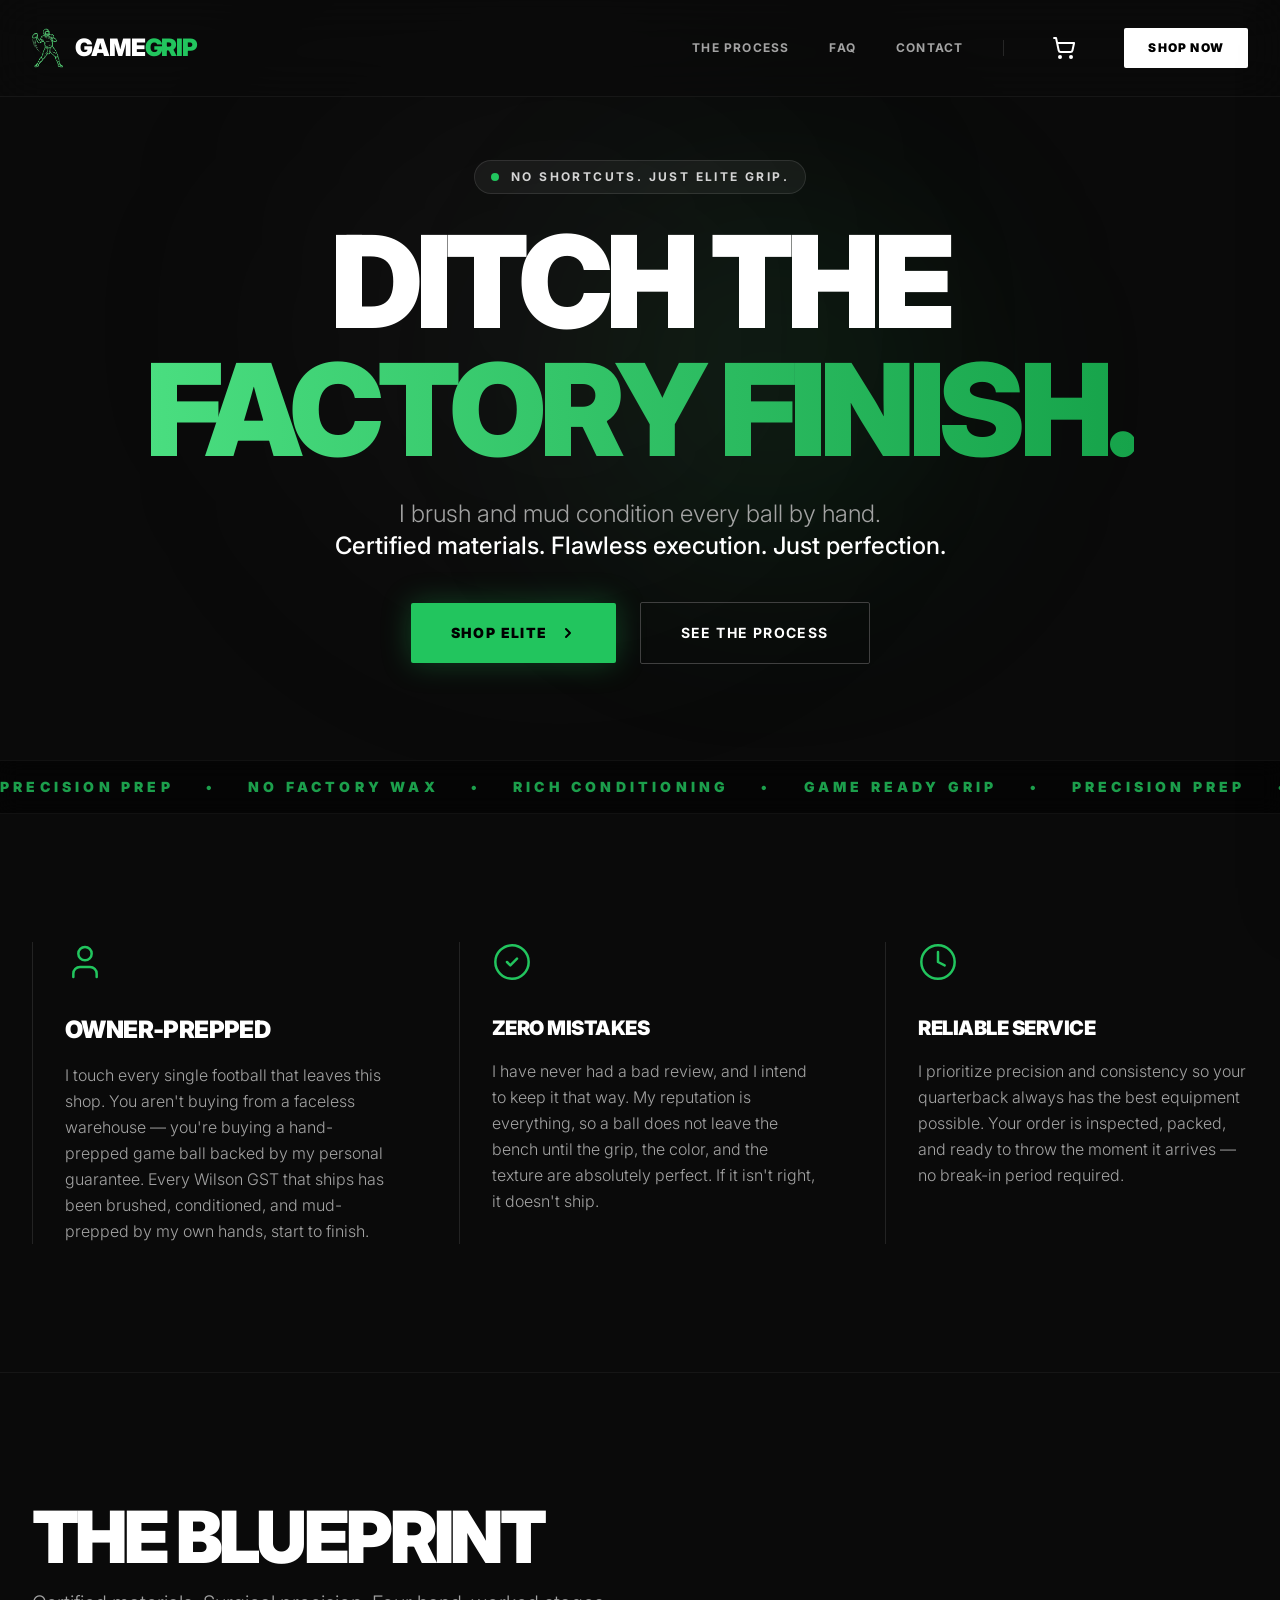
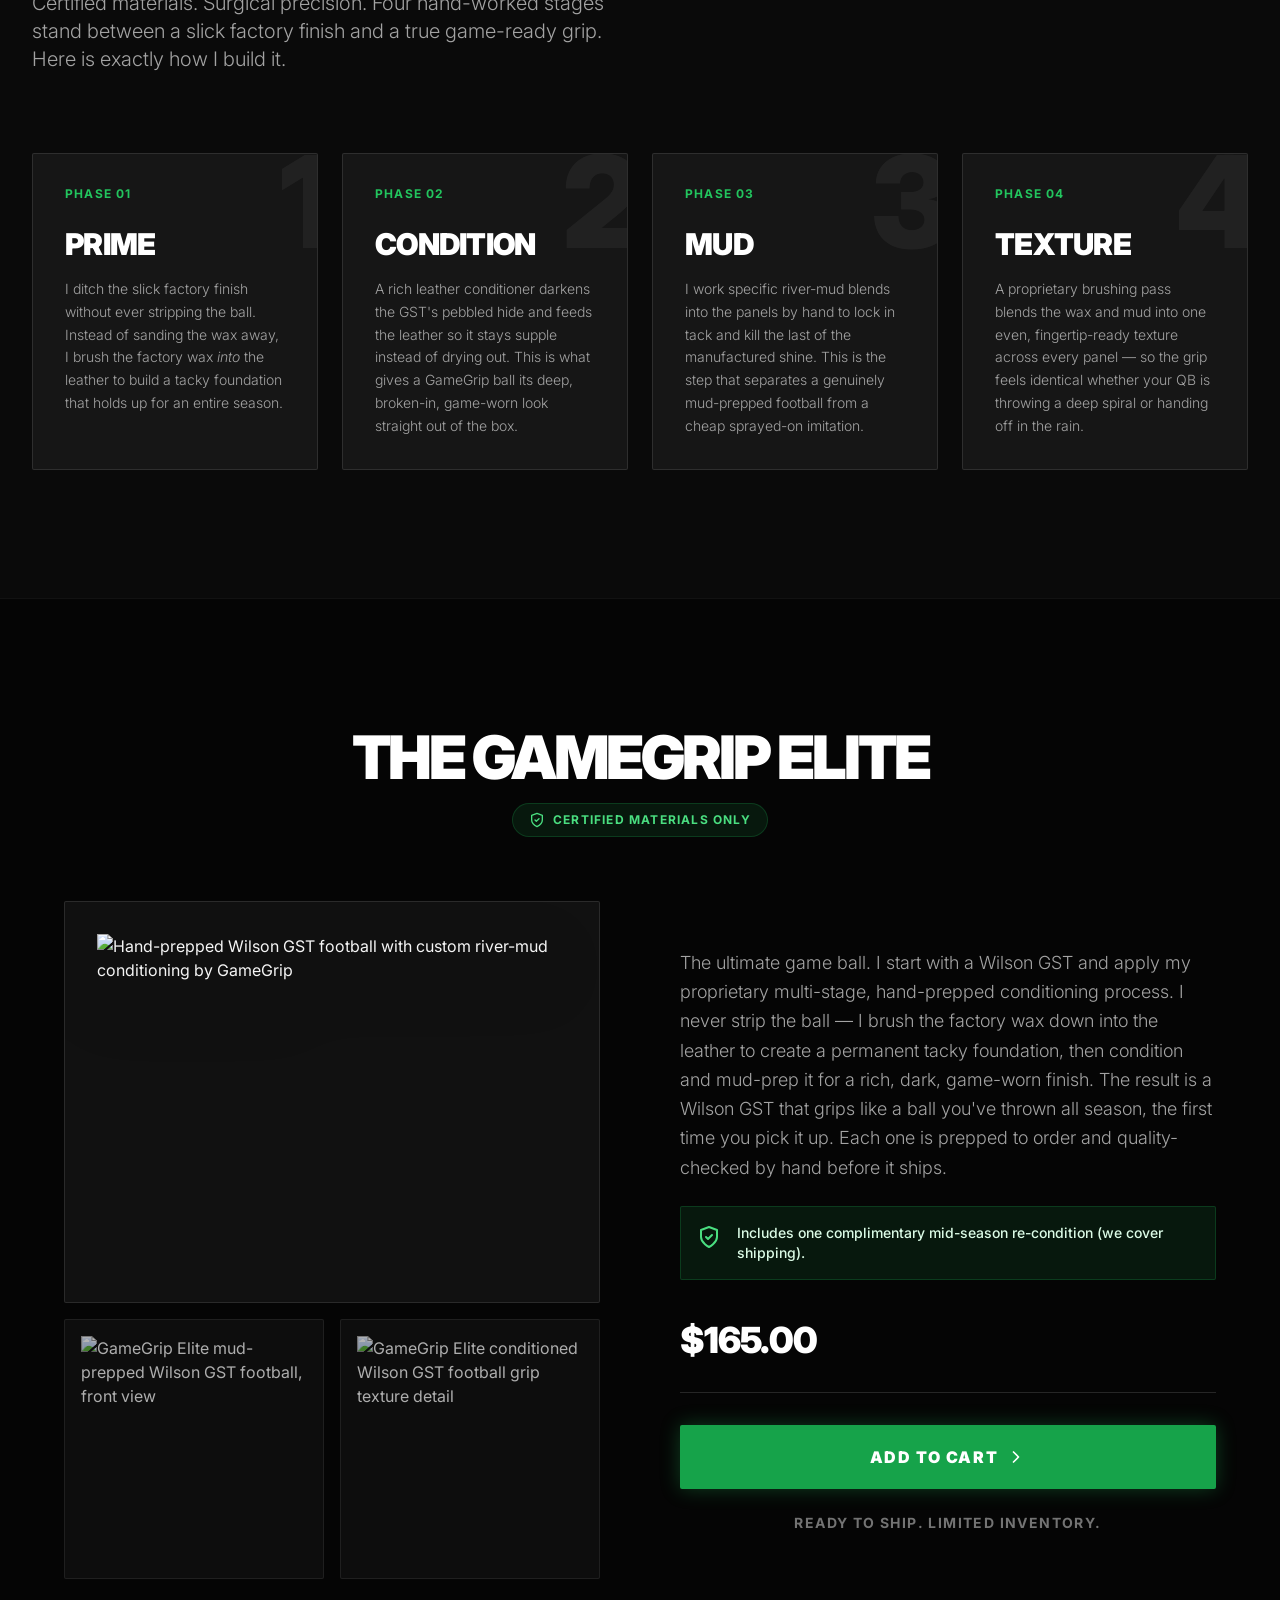
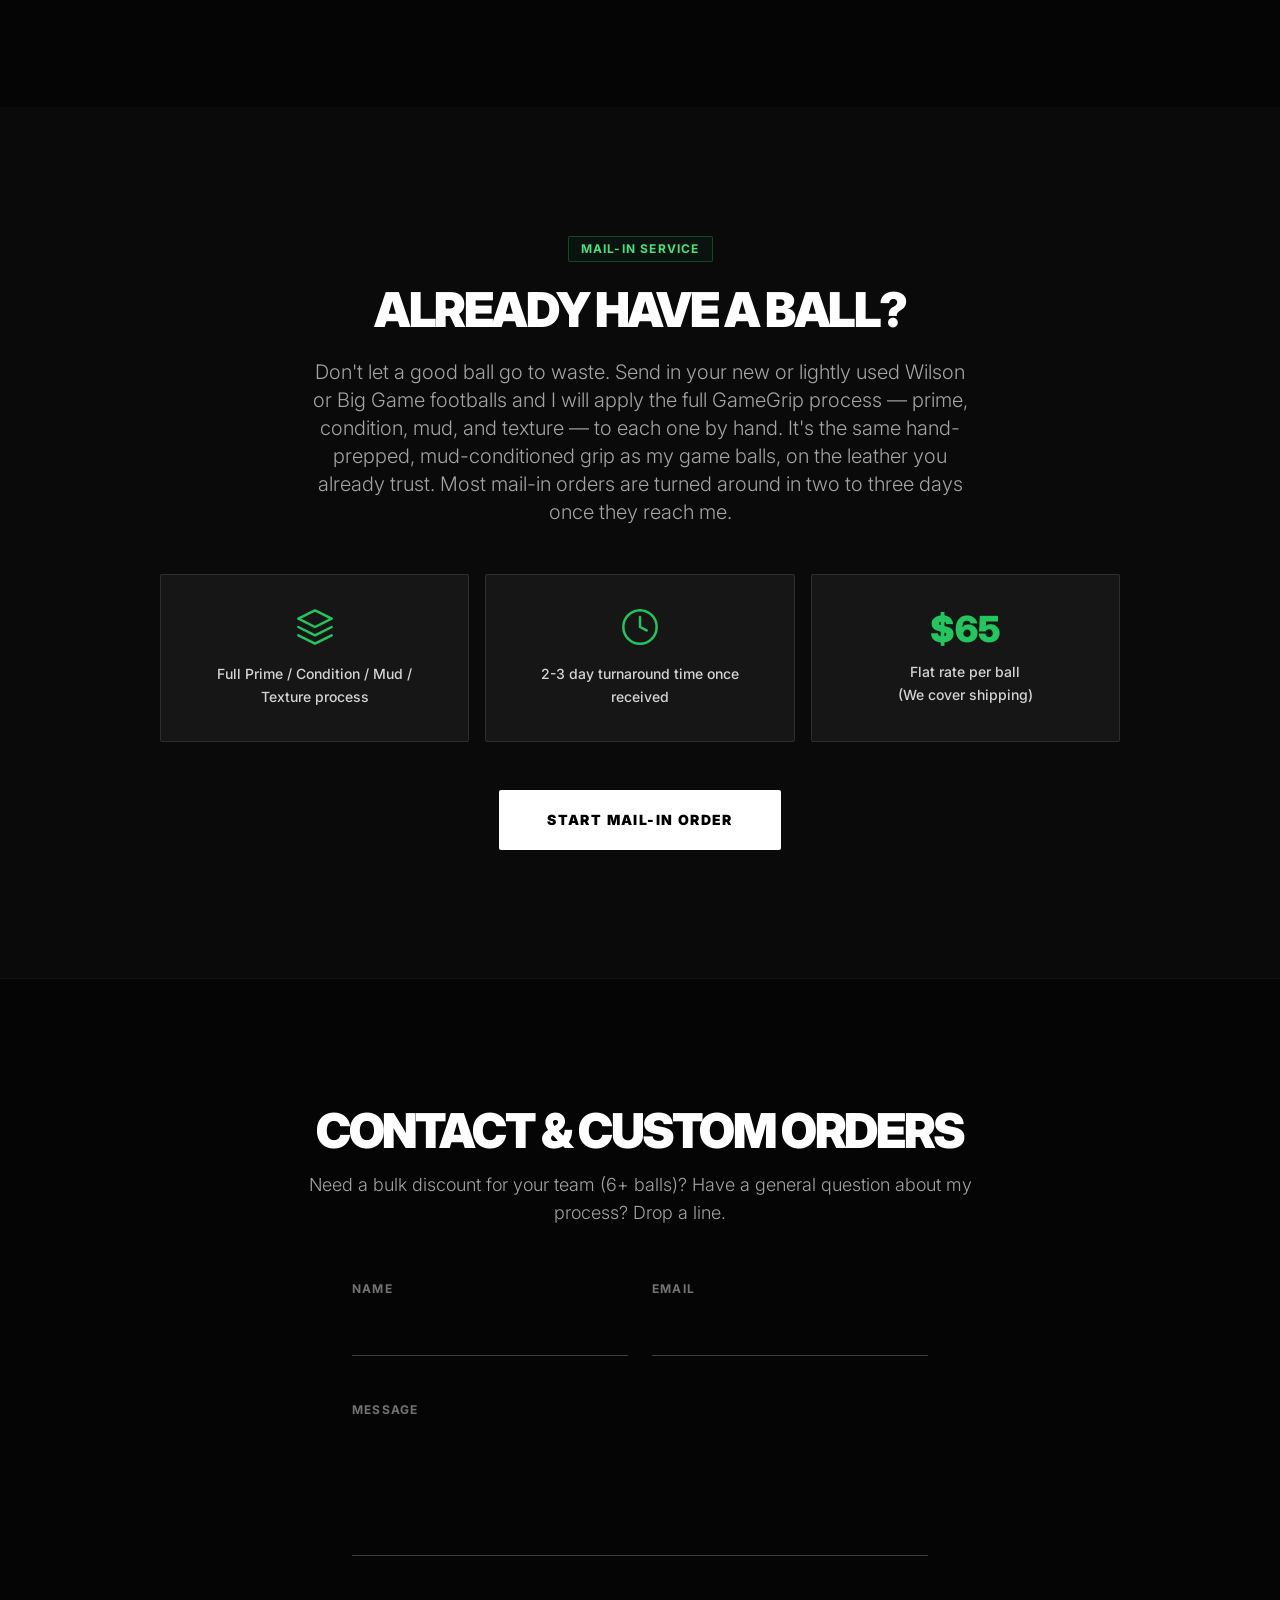
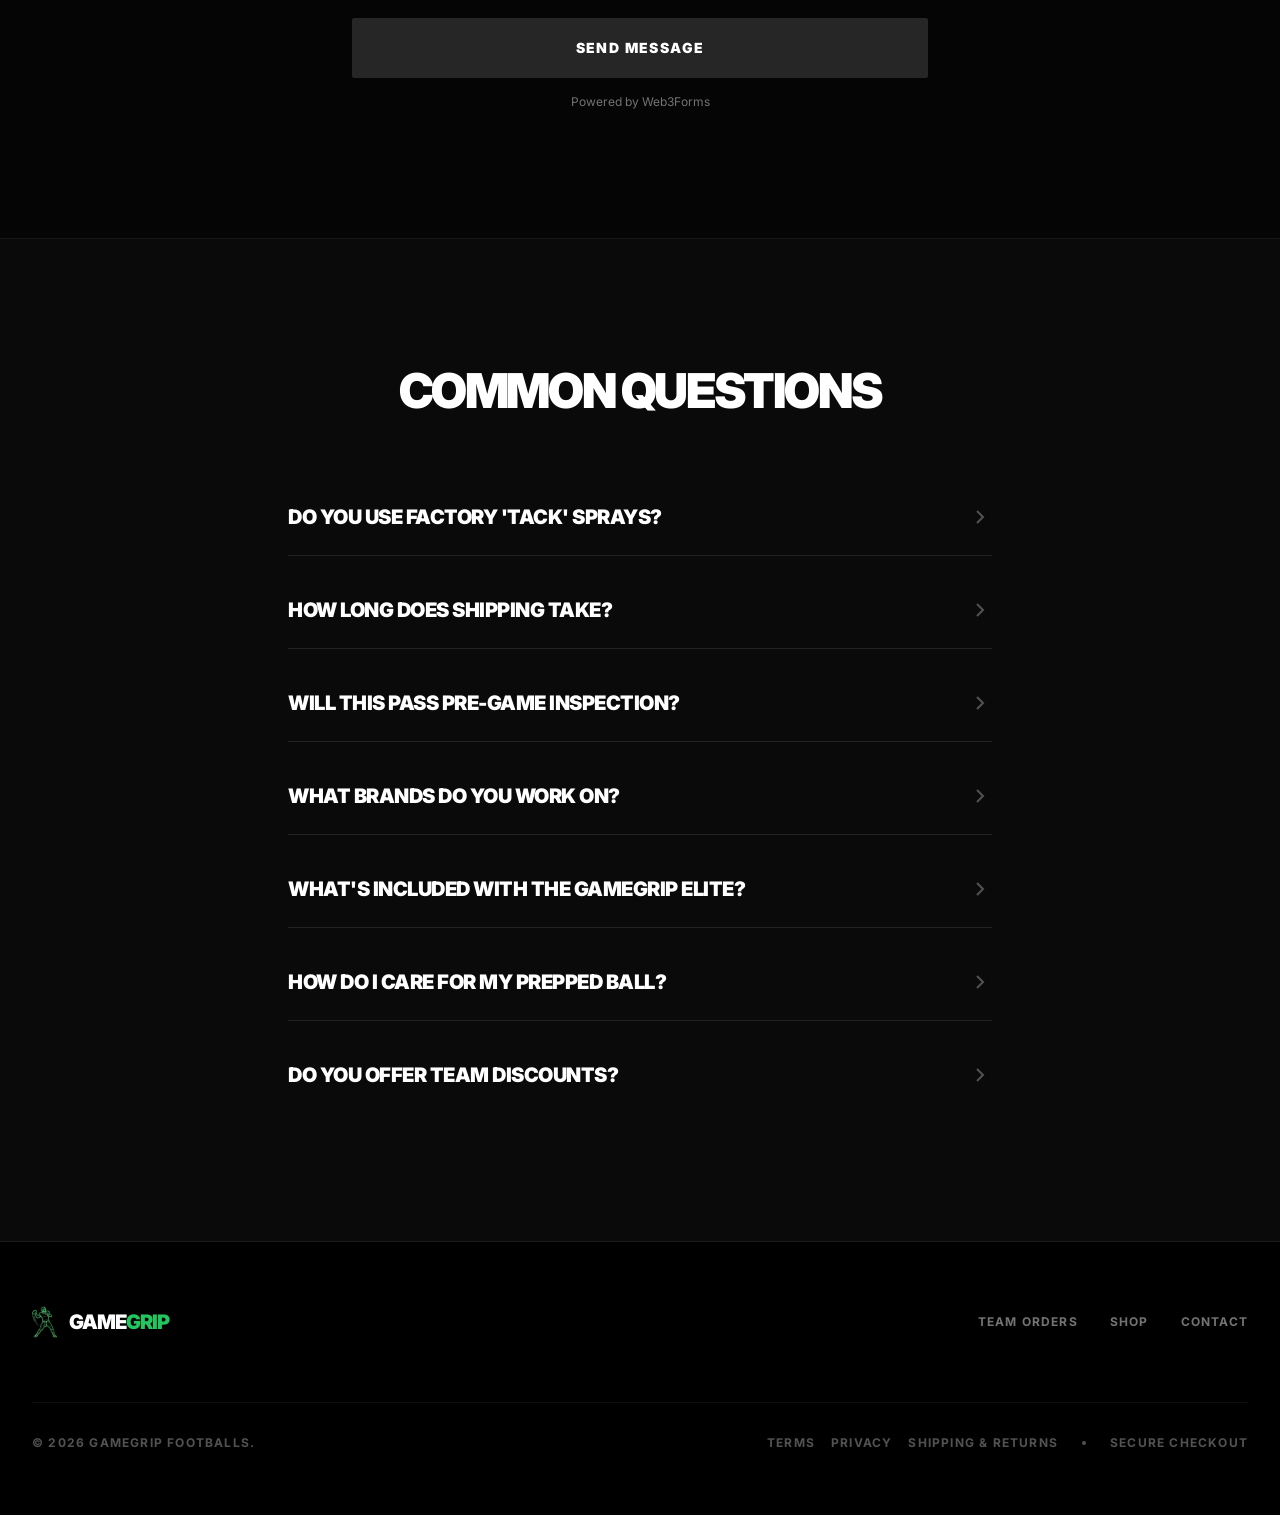
==== commit 131a5298: "Update index.html" ====
--- a/index.html
+++ b/index.html
@@ -76,7 +76,7 @@
           "@id": "https://www.gamegrip.co/#product-elite",
           "name": "The GameGrip Elite",
           "image": "https://www.gamegrip.co/ball11.png",
-          "description": "A brand-new Wilson GST football hand-prepped with GameGrip's multi-stage Prime, Condition, Mud and Texture process for a permanent tacky, game-ready grip. Includes one complimentary mid-season re-condition.",
+          "description": "A Wilson GST football hand-prepped with GameGrip's multi-stage Prime, Condition, Mud and Texture process for a permanent tacky, game-ready grip. Includes one complimentary mid-season re-condition.",
           "brand": { "@type": "Brand", "name": "GameGrip" },
           "category": "Football / Game Ball",
           "offers": {
@@ -130,7 +130,7 @@
     {
       "@type": "Question",
       "name": "What's included with The GameGrip Elite?",
-      "acceptedAnswer": { "@type": "Answer", "text": "Every Elite order is a brand-new Wilson GST, fully hand-prepped with my prime, condition, mud, and texture process, plus one complimentary mid-season re-condition with shipping covered on me." }
+      "acceptedAnswer": { "@type": "Answer", "text": "Every Elite order is a Wilson GST, fully hand-prepped with my prime, condition, mud, and texture process, plus one complimentary mid-season re-condition with shipping covered on me." }
     },
     {
       "@type": "Question",
@@ -432,7 +432,7 @@
                 <!-- Right: Details -->
                 <div class="flex flex-col h-full justify-center">
                     <p class="text-neutral-400 text-lg leading-relaxed mb-6 font-light">
-                        The ultimate game ball. I start with a brand-new Wilson GST and apply my proprietary multi-stage, hand-prepped conditioning process. I never strip the ball — I brush the factory wax down into the leather to create a permanent tacky foundation, then condition and mud-prep it for a rich, dark, game-worn finish. The result is a Wilson GST that grips like a ball you've thrown all season, the first time you pick it up. Each one is prepped to order and quality-checked by hand before it ships.
+                        The ultimate game ball. I start with a Wilson GST and apply my proprietary multi-stage, hand-prepped conditioning process. I never strip the ball — I brush the factory wax down into the leather to create a permanent tacky foundation, then condition and mud-prep it for a rich, dark, game-worn finish. The result is a Wilson GST that grips like a ball you've thrown all season, the first time you pick it up. Each one is prepped to order and quality-checked by hand before it ships.
                     </p>
 
                     <div class="bg-green-500/10 border border-green-500/20 p-4 rounded-sm mb-10 flex items-start gap-4">
@@ -594,7 +594,7 @@
             { q: "How long does shipping take?", a: "I keep a small inventory of prepped balls ready to ship. If it's in stock, it ships within 24 hours. Custom team orders take 3-5 days." },
             { q: "Will this pass pre-game inspection?", a: "Yes. My process creates a natural, seasoned look and feel. I do not use illegal adhesives or foreign substances." },
             { q: "What brands do you work on?", a: "I specialize in Big Game USA and Wilson balls. Currently, I sell the Wilson GST as my main offering because I believe it is the best platform for my prep process." },
-            { q: "What's included with The GameGrip Elite?", a: "Every Elite order is a brand-new Wilson GST, fully hand-prepped with my prime, condition, mud, and texture process, plus one complimentary mid-season re-condition with shipping covered on me." },
+            { q: "What's included with The GameGrip Elite?", a: "Every Elite order is a Wilson GST, fully hand-prepped with my prime, condition, mud, and texture process, plus one complimentary mid-season re-condition with shipping covered on me." },
             { q: "How do I care for my prepped ball?", a: "Keep it dry and store it at room temperature out of direct sun. Wipe field dirt off with a dry cloth after games. When the tack starts to fade late in the season, send it back for your free re-condition." },
             { q: "Do you offer team discounts?", a: "Yes. Orders of six or more balls qualify for bulk team pricing. Use the contact form with your team name and quantity and I'll send a quote." }
         ];
